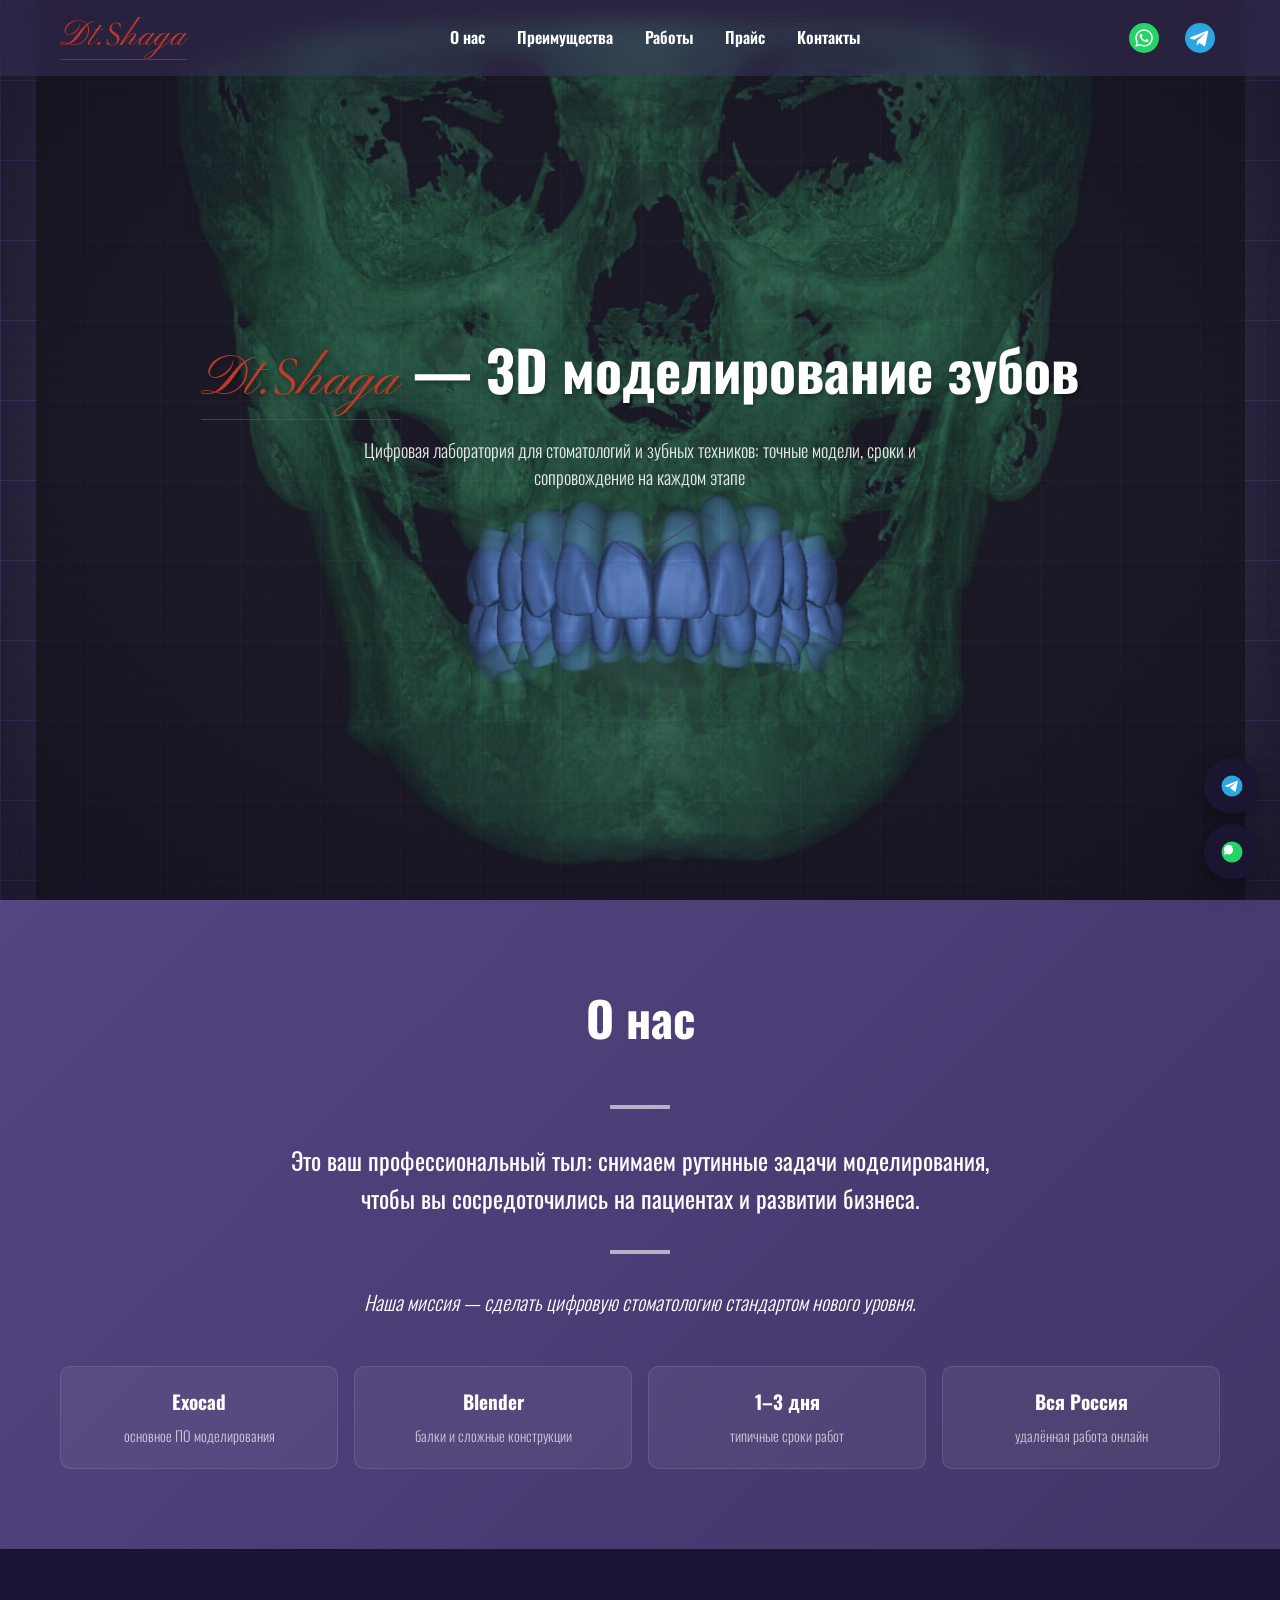
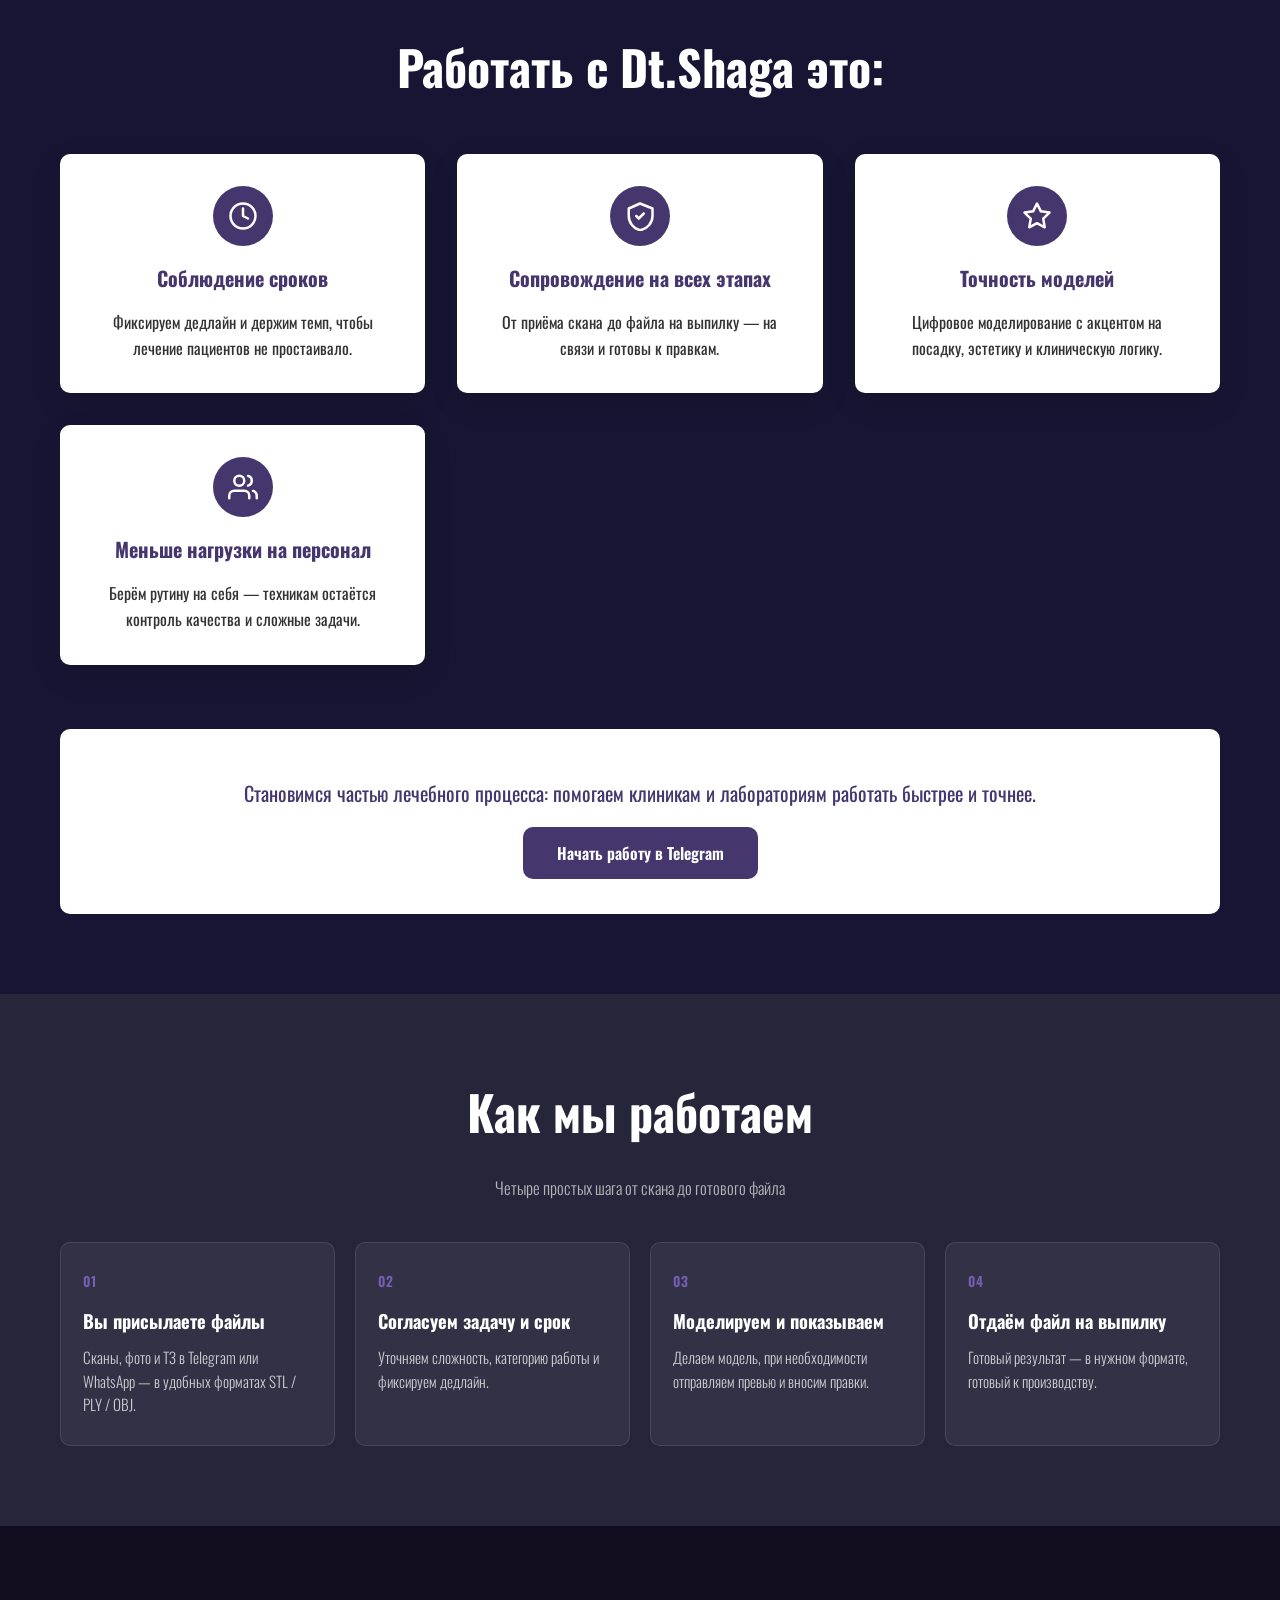
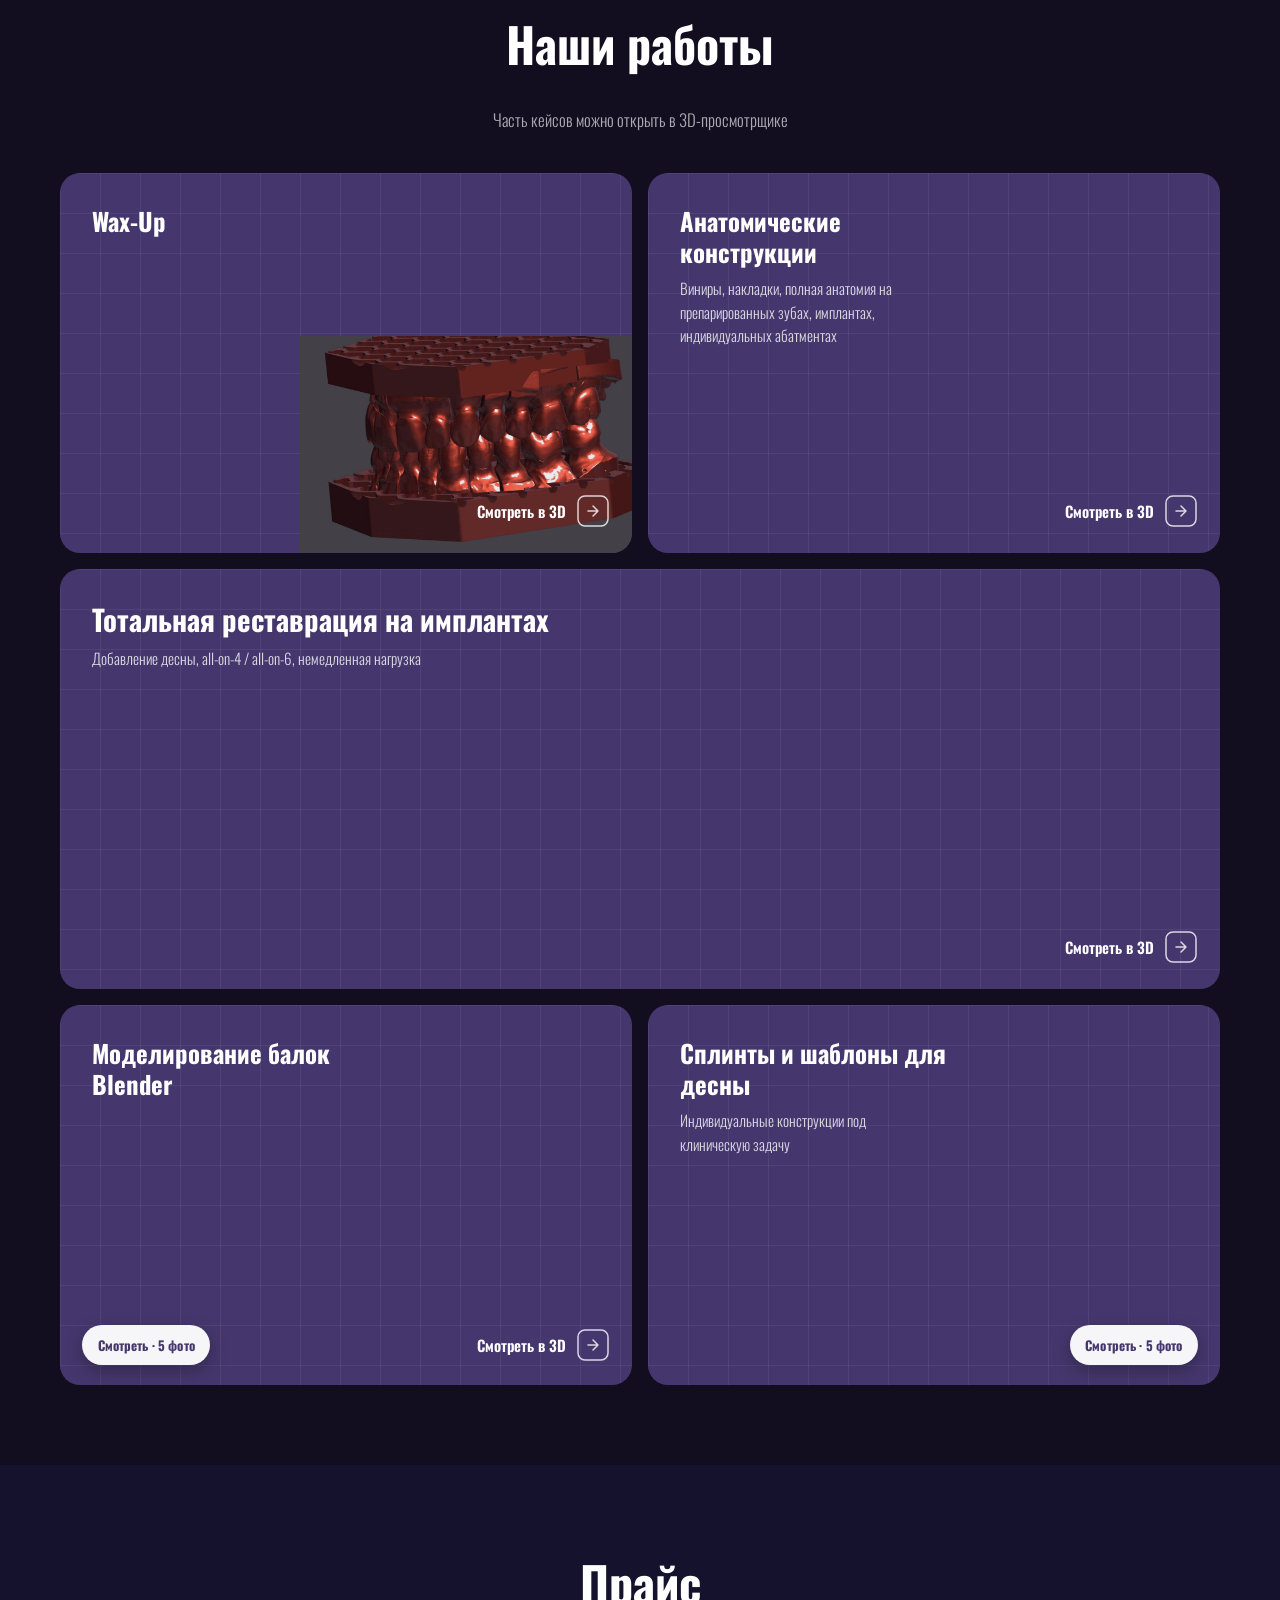
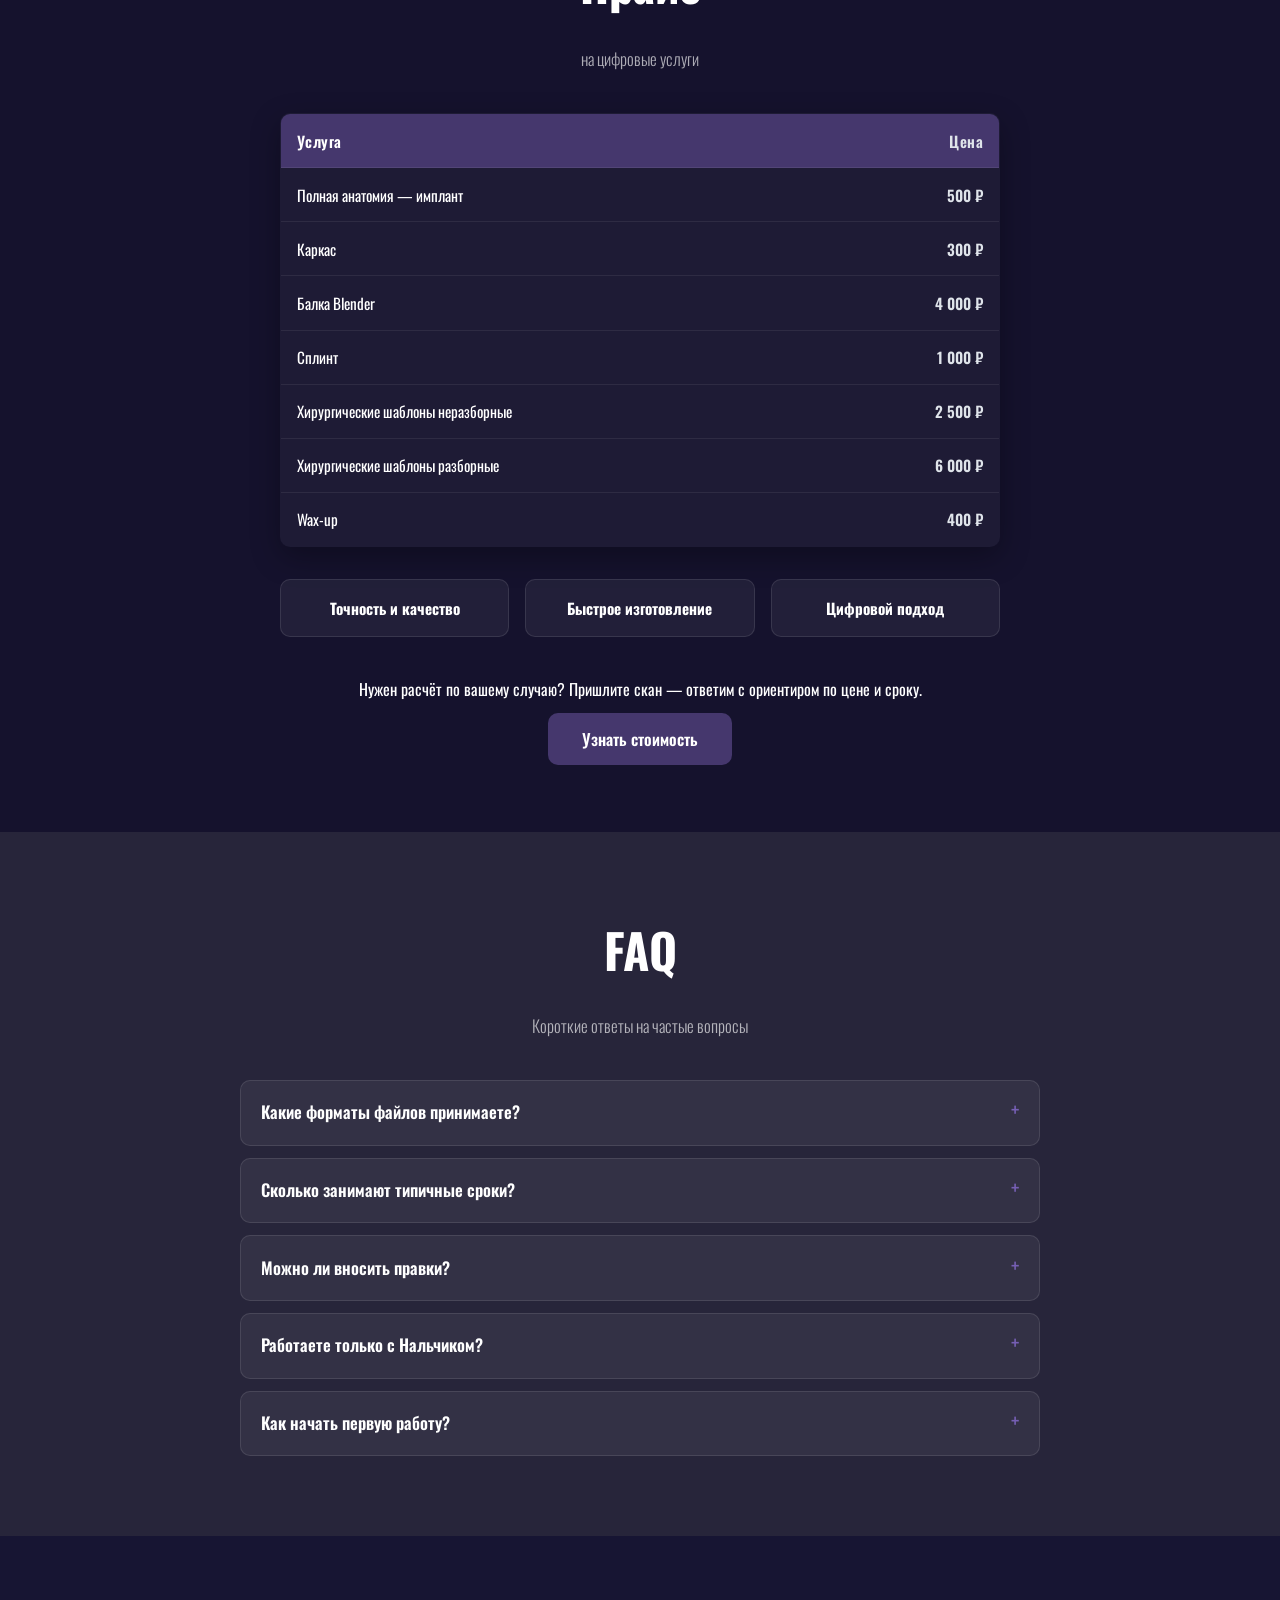
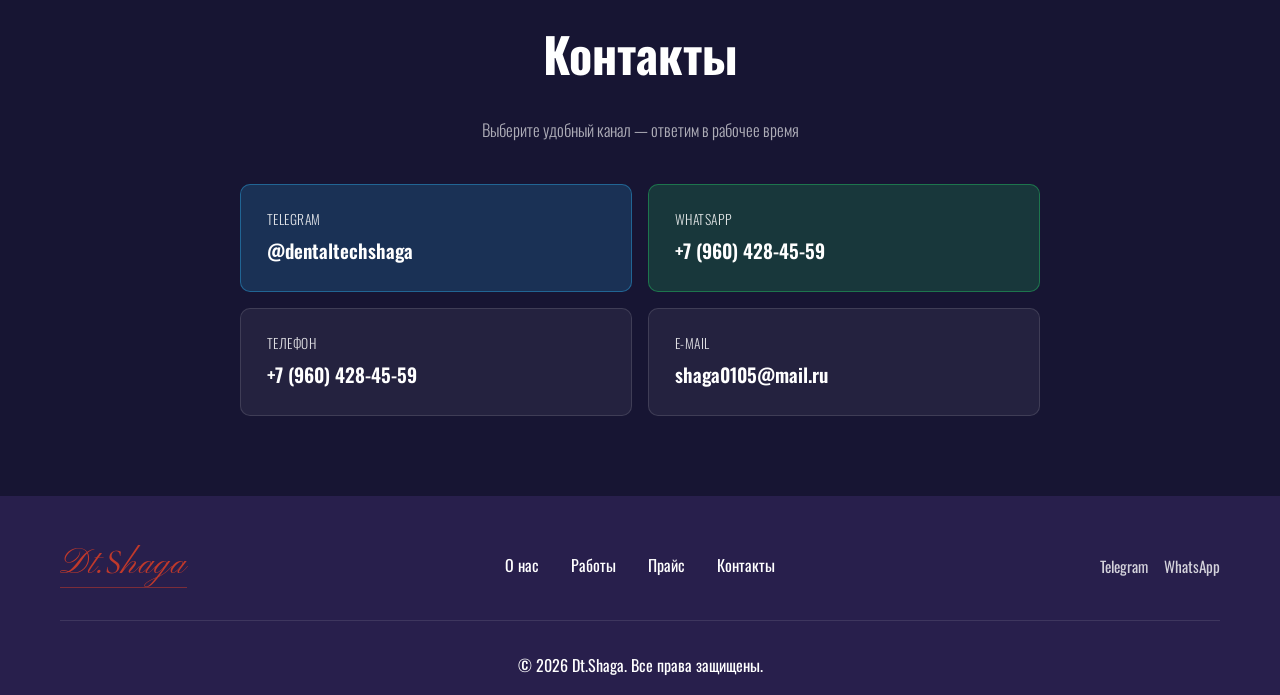
==== index.html @ 4be03e21 "first commit" ====
<!DOCTYPE html>
<html lang="ru">
<head>
    <meta charset="UTF-8">
    <meta name="viewport" content="width=device-width, initial-scale=1.0">
    <title>Dt.Shaga — 3D моделирование зубов</title>
    <meta name="description" content="Dt.Shaga — профессиональное 3D моделирование зубных протезов, коронок и виниров. Exocad, удалённо по всей России.">
    <meta name="keywords" content="Dt.Shaga, 3D моделирование зубов, exocad, зубные протезы, CAD/CAM">

    <meta property="og:url" content="https://dt.shaga.pro">
    <meta property="og:title" content="Dt.Shaga — 3D моделирование зубов">
    <meta property="og:description" content="Цифровая лаборатория 3D моделирования для стоматологий и зубных техников">
    <meta property="og:type" content="website">
    <meta property="og:image" content="https://dt.shaga.pro/images/работа-1.jpg">

    <link rel="canonical" href="https://dt.shaga.pro">

    <link rel="preconnect" href="https://fonts.googleapis.com">
    <link rel="preconnect" href="https://fonts.gstatic.com" crossorigin>
    <link href="https://fonts.googleapis.com/css2?family=Cormorant+Garamond:ital,wght@0,400;1,400&family=Oswald:wght@300;400;500;600;700&family=Pinyon+Script&display=swap&subset=latin,cyrillic" rel="stylesheet">

    <link rel="stylesheet" href="css/normalize.css">
    <link rel="stylesheet" href="css/style.css">
    <link rel="stylesheet" href="css/animations.css">
    <link rel="stylesheet" href="css/responsive.css">

    <link rel="icon" href="favicon.png" type="image/png">

    <script type="application/ld+json">
    {
      "@context": "https://schema.org",
      "@type": "MedicalOrganization",
      "name": "Dt.Shaga",
      "description": "Цифровая стоматологическая лаборатория 3D моделирования зубных протезов и коронок",
      "url": "https://dt.shaga.pro",
      "telephone": "+79604284559",
      "email": "shaga0105@mail.ru",
      "medicalSpecialty": "Prosthodontics",
      "areaServed": "RU"
    }
    </script>
</head>
<body class="loading">
    <header class="header" id="header">
        <div class="container">
            <div class="logo">
                <a href="#home" class="logo-text" aria-label="Dt.Shaga — главная">Dt.<span class="logo-s">S</span>haga</a>
            </div>
            <nav class="nav" aria-label="Основная навигация">
                <ul class="nav-list">
                    <li><a href="#about" class="nav-link">О нас</a></li>
                    <li class="nav-item--desktop"><a href="#advantages" class="nav-link">Преимущества</a></li>
                    <li><a href="#portfolio" class="nav-link">Работы</a></li>
                    <li><a href="#pricing" class="nav-link">Прайс</a></li>
                    <li><a href="#contacts" class="nav-link">Контакты</a></li>
                </ul>
            </nav>
            <div class="social-links">
                <a href="https://wa.me/79604284559?text=%D0%97%D0%B4%D1%80%D0%B0%D0%B2%D1%81%D1%82%D0%B2%D1%83%D0%B9%D1%82%D0%B5!%20%D0%98%D0%BD%D1%82%D0%B5%D1%80%D0%B5%D1%81%D1%83%D0%B5%D1%82%20%D0%BC%D0%BE%D0%B4%D0%B5%D0%BB%D0%B8%D1%80%D0%BE%D0%B2%D0%B0%D0%BD%D0%B8%D0%B5" target="_blank" rel="noopener noreferrer" class="social-link" aria-label="WhatsApp">
                    <svg viewBox="0 0 32 32" xmlns="http://www.w3.org/2000/svg" aria-hidden="true">
                        <g transform="translate(4 4)" fill="none" fill-rule="evenodd">
                            <circle fill="#25D366" cx="12" cy="12" r="12"/>
                            <path d="M15.207 13.39c-.175-.088-1.03-.506-1.19-.564-.16-.059-.276-.088-.392.088-.115.172-.45.562-.551.677-.102.114-.204.123-.377.044-.175-.087-.737-.271-1.402-.866a5.292 5.292 0 0 1-.968-1.208c-.101-.175-.011-.27.076-.358.08-.08.175-.202.263-.305.085-.106.113-.176.173-.29.059-.122.029-.219-.014-.306-.044-.087-.392-.944-.538-1.286-.14-.341-.284-.298-.392-.298-.1-.009-.217-.009-.333-.009a.658.658 0 0 0-.465.21c-.16.175-.61.595-.61 1.444 0 .848.624 1.67.711 1.793.087.114 1.228 1.864 2.975 2.617.417.175.741.28.994.367.417.132.796.113 1.097.07.335-.053 1.03-.42 1.176-.832.149-.411.149-.752.105-.831-.043-.079-.158-.123-.333-.201m-3.176 4.341h-.01a5.835 5.835 0 0 1-2.948-.805l-.21-.124-2.188.568.586-2.126-.14-.219a5.757 5.757 0 0 1-.884-3.068c0-3.176 2.6-5.766 5.8-5.766a5.76 5.76 0 0 1 4.096 1.697 5.71 5.71 0 0 1 1.696 4.078c-.002 3.175-2.601 5.766-5.795 5.766M16.97 7.012A7.083 7.083 0 0 0 12.026 5c-3.84 0-6.965 3.111-6.967 6.938 0 1.222.32 2.415.93 3.467L5 19l3.695-.964a7.036 7.036 0 0 0 3.331.844h.004c3.841 0 6.968-3.112 6.97-6.939a6.88 6.88 0 0 0-2.039-4.906" fill="#FFF" fill-rule="nonzero"/>
                        </g>
                    </svg>
                </a>
                <a href="https://t.me/dentaltechshaga" target="_blank" rel="noopener noreferrer" class="social-link" aria-label="Telegram">
                    <svg viewBox="0 0 32 32" xmlns="http://www.w3.org/2000/svg" aria-hidden="true">
                        <g fill="none" fill-rule="evenodd">
                            <circle fill="#2CA5E0" cx="16" cy="16" r="12"/>
                            <g fill-rule="nonzero">
                                <path d="M13.325 21.823c-.44 0-.365-.167-.516-.584l-1.295-4.259 9.956-5.906" fill="#2CA5E0"/>
                                <path d="M13.325 21.823c.34 0 .49-.155.68-.34l1.81-1.759-2.26-1.362" fill="#FFF"/>
                                <path d="m13.556 18.362 5.47 4.042c.625.344 1.076.166 1.231-.58l2.228-10.494c.229-.915-.347-1.329-.944-1.059L8.46 15.316c-.892.358-.887.856-.162 1.078l3.357 1.047 7.769-4.9c.366-.222.703-.103.427.142" fill="#FFF"/>
                            </g>
                        </g>
                    </svg>
                </a>
            </div>
            <button class="mobile-menu-toggle" aria-label="Открыть меню" aria-expanded="false">
                <span></span>
                <span></span>
                <span></span>
            </button>
        </div>
    </header>

    <main>
        <section id="home" class="hero">
            <div class="hero-background"></div>
            <div class="container">
                <div class="hero-content">
                    <div class="hero-text-wrapper">
                        <h1 class="hero-title"><span class="hero-title-brand">Dt.<span class="hero-title-s">S</span>haga</span> — 3D моделирование зубов</h1>
                        <p class="hero-subtitle">Цифровая лаборатория для стоматологий и зубных техников: точные модели, сроки и сопровождение на каждом этапе</p>
                        <div class="hero-scroll-indicator">
                            <a href="#about" id="hero-arrow" class="hero-arrow-link" aria-label="Листать вниз">
                                <svg width="121" height="40" viewBox="0 0 121 40" aria-hidden="true">
                                    <line fill="transparent" stroke="url(#gradient1)" stroke-width="1" x1="60.5" y1="39" x2="120" y2="1" stroke-linecap="round"/>
                                    <line fill="transparent" stroke="url(#gradient2)" stroke-width="1" x1="1" y1="1" x2="60.5" y2="39" stroke-linecap="round"/>
                                    <defs>
                                        <linearGradient id="gradient1" x1="90.25" x2="90.25" y1="39" y2="1">
                                            <stop offset="0" stop-color="white"/>
                                            <stop offset="1" stop-color="#45376d"/>
                                        </linearGradient>
                                        <linearGradient id="gradient2" x1="30.75" x2="30.75" y1="39" y2="1">
                                            <stop offset="0" stop-color="white"/>
                                            <stop offset="1" stop-color="#45376d"/>
                                        </linearGradient>
                                    </defs>
                                </svg>
                            </a>
                        </div>
                    </div>
                </div>
            </div>
        </section>

        <section id="about" class="about section-padding">
            <div class="container">
                <div class="about-content">
                    <div class="about-text">
                        <h2 class="section-title">О нас</h2>
                        <div class="divider"></div>
                        <h3 class="about-subtitle">
                            Это ваш профессиональный тыл: снимаем рутинные задачи моделирования, чтобы вы сосредоточились на пациентах и развитии бизнеса.
                        </h3>
                        <div class="divider"></div>
                        <p class="about-mission">Наша миссия — сделать цифровую стоматологию стандартом нового уровня.</p>
                    </div>
                </div>
                <ul class="facts-strip" aria-label="Ключевые факты">
                    <li>
                        <strong>Exocad</strong>
                        <span>основное ПО моделирования</span>
                    </li>
                    <li>
                        <strong>Blender</strong>
                        <span>балки и сложные конструкции</span>
                    </li>
                    <li>
                        <strong>1–3 дня</strong>
                        <span>типичные сроки работ</span>
                    </li>
                    <li>
                        <strong>Вся Россия</strong>
                        <span>удалённая работа онлайн</span>
                    </li>
                </ul>
            </div>
        </section>

        <section id="advantages" class="advantages section-padding">
            <div class="container">
                <h2 class="section-title">Работать с Dt.Shaga это:</h2>
                <div class="advantages-grid">
                    <div class="advantage-item">
                        <div class="advantage-icon" aria-hidden="true">
                            <svg viewBox="0 0 24 24" width="30" height="30" fill="none" stroke="#fff" stroke-width="2" stroke-linecap="round" stroke-linejoin="round">
                                <circle cx="12" cy="12" r="10"/>
                                <polyline points="12 6 12 12 16 14"/>
                            </svg>
                        </div>
                        <h3>Соблюдение сроков</h3>
                        <p>Фиксируем дедлайн и держим темп, чтобы лечение пациентов не простаивало.</p>
                    </div>
                    <div class="advantage-item">
                        <div class="advantage-icon" aria-hidden="true">
                            <svg viewBox="0 0 24 24" width="30" height="30" fill="none" stroke="#fff" stroke-width="2" stroke-linecap="round" stroke-linejoin="round">
                                <path d="M12 2L3 6v6c0 5.25 3.75 10.15 9 11.35C18.25 22.15 22 17.25 22 12V6L12 2z"/>
                                <polyline points="9 12 11 14 15 10"/>
                            </svg>
                        </div>
                        <h3>Сопровождение на всех этапах</h3>
                        <p>От приёма скана до файла на выпилку — на связи и готовы к правкам.</p>
                    </div>
                    <div class="advantage-item">
                        <div class="advantage-icon" aria-hidden="true">
                            <svg viewBox="0 0 24 24" width="30" height="30" fill="none" stroke="#fff" stroke-width="2" stroke-linecap="round" stroke-linejoin="round">
                                <polygon points="12 2 15.09 8.26 22 9.27 17 14.14 18.18 21.02 12 17.77 5.82 21.02 7 14.14 2 9.27 8.91 8.26 12 2"/>
                            </svg>
                        </div>
                        <h3>Точность моделей</h3>
                        <p>Цифровое моделирование с акцентом на посадку, эстетику и клиническую логику.</p>
                    </div>
                    <div class="advantage-item">
                        <div class="advantage-icon" aria-hidden="true">
                            <svg viewBox="0 0 24 24" width="30" height="30" fill="none" stroke="#fff" stroke-width="2" stroke-linecap="round" stroke-linejoin="round">
                                <path d="M17 21v-2a4 4 0 0 0-4-4H5a4 4 0 0 0-4 4v2"/>
                                <circle cx="9" cy="7" r="4"/>
                                <path d="M23 21v-2a4 4 0 0 0-3-3.87"/>
                                <path d="M16 3.13a4 4 0 0 1 0 7.75"/>
                            </svg>
                        </div>
                        <h3>Меньше нагрузки на персонал</h3>
                        <p>Берём рутину на себя — техникам остаётся контроль качества и сложные задачи.</p>
                    </div>
                </div>
                <div class="advantages-cta">
                    <p>Становимся частью лечебного процесса: помогаем клиникам и лабораториям работать быстрее и точнее.</p>
                    <a href="https://t.me/dentaltechshaga" target="_blank" rel="noopener noreferrer" class="btn-primary">Начать работу в Telegram</a>
                </div>
            </div>
        </section>

        <section id="process" class="process section-padding">
            <div class="container">
                <h2 class="section-title">Как мы работаем</h2>
                <p class="section-lead">Четыре простых шага от скана до готового файла</p>
                <ol class="process-steps">
                    <li class="process-step">
                        <span class="process-step__num">01</span>
                        <h3>Вы присылаете файлы</h3>
                        <p>Сканы, фото и ТЗ в Telegram или WhatsApp — в удобных форматах STL / PLY / OBJ.</p>
                    </li>
                    <li class="process-step">
                        <span class="process-step__num">02</span>
                        <h3>Согласуем задачу и срок</h3>
                        <p>Уточняем сложность, категорию работы и фиксируем дедлайн.</p>
                    </li>
                    <li class="process-step">
                        <span class="process-step__num">03</span>
                        <h3>Моделируем и показываем</h3>
                        <p>Делаем модель, при необходимости отправляем превью и вносим правки.</p>
                    </li>
                    <li class="process-step">
                        <span class="process-step__num">04</span>
                        <h3>Отдаём файл на выпилку</h3>
                        <p>Готовый результат — в нужном формате, готовый к производству.</p>
                    </li>
                </ol>
            </div>
        </section>

        <section id="portfolio" class="portfolio section-padding">
            <div class="container">
                <h2 class="section-title">Наши работы</h2>
                <p class="section-lead">Часть кейсов можно открыть в 3D-просмотрщике</p>

                <div class="bento-grid">
                    <div class="bento-card">
                        <h3 class="bento-card__title">Wax-Up</h3>
                        <div class="bento-card__media">
                            <img src="images/работа-1.jpg" alt="Wax-Up моделирование" loading="lazy" decoding="async" width="640" height="480">
                        </div>
                        <a href="works/3.html" target="_blank" rel="noopener" class="bento-card__cta">
                            <span>Смотреть в 3D</span>
                            <span class="bento-card__icon" aria-hidden="true">
                                <svg viewBox="0 0 34 34" width="34" height="34" fill="none" stroke="currentColor" stroke-width="1.5">
                                    <rect x="2" y="2" width="30" height="30" rx="7"/>
                                    <path d="M12 17h10M17 12l5 5-5 5" stroke-linecap="round" stroke-linejoin="round"/>
                                </svg>
                            </span>
                        </a>
                    </div>

                    <div class="bento-card">
                        <h3 class="bento-card__title">Анатомические конструкции</h3>
                        <p class="bento-card__desc">Виниры, накладки, полная анатомия на препарированных зубах, имплантах, индивидуальных абатментах</p>
                        <div class="bento-card__media">
                            <img src="images/работа-2.jpg" alt="Анатомические конструкции" loading="lazy" decoding="async" width="640" height="480">
                        </div>
                        <a href="works/2.html" target="_blank" rel="noopener" class="bento-card__cta">
                            <span>Смотреть в 3D</span>
                            <span class="bento-card__icon" aria-hidden="true">
                                <svg viewBox="0 0 34 34" width="34" height="34" fill="none" stroke="currentColor" stroke-width="1.5">
                                    <rect x="2" y="2" width="30" height="30" rx="7"/>
                                    <path d="M12 17h10M17 12l5 5-5 5" stroke-linecap="round" stroke-linejoin="round"/>
                                </svg>
                            </span>
                        </a>
                    </div>

                    <div class="bento-card bento-card--full">
                        <h3 class="bento-card__title">Тотальная реставрация на имплантах</h3>
                        <p class="bento-card__desc">Добавление десны, all-on-4 / all-on-6, немедленная нагрузка</p>
                        <div class="bento-card__media">
                            <img src="images/работа-3.jpg" alt="Тотальная реставрация на имплантах" loading="lazy" decoding="async" width="640" height="480">
                        </div>
                        <a href="works/4.html" target="_blank" rel="noopener" class="bento-card__cta">
                            <span>Смотреть в 3D</span>
                            <span class="bento-card__icon" aria-hidden="true">
                                <svg viewBox="0 0 34 34" width="34" height="34" fill="none" stroke="currentColor" stroke-width="1.5">
                                    <rect x="2" y="2" width="30" height="30" rx="7"/>
                                    <path d="M12 17h10M17 12l5 5-5 5" stroke-linecap="round" stroke-linejoin="round"/>
                                </svg>
                            </span>
                        </a>
                    </div>

                    <div
                        class="bento-card"
                        data-gallery='["images/работа-5.png","images/bars/03.png","images/bars/04.png","images/bars/05.png","images/bars/06.png"]'
                        data-gallery-title="Моделирование балок Blender"
                    >
                        <h3 class="bento-card__title">Моделирование балок Blender</h3>
                        <button
                            type="button"
                            class="bento-card__media bento-card__media--gallery js-gallery-open"
                            aria-label="Открыть галерею: моделирование балок"
                        >
                            <img src="images/работа-5.png" alt="Моделирование балок Blender" loading="lazy" decoding="async" width="1024" height="651">
                        </button>
                        <div class="bento-card__actions">
                            <button type="button" class="gallery-badge js-gallery-open">Смотреть · 5 фото</button>
                            <a href="works/1.html" target="_blank" rel="noopener" class="bento-card__cta">
                                <span>Смотреть в 3D</span>
                                <span class="bento-card__icon" aria-hidden="true">
                                    <svg viewBox="0 0 34 34" width="34" height="34" fill="none" stroke="currentColor" stroke-width="1.5">
                                        <rect x="2" y="2" width="30" height="30" rx="7"/>
                                        <path d="M12 17h10M17 12l5 5-5 5" stroke-linecap="round" stroke-linejoin="round"/>
                                    </svg>
                                </span>
                            </a>
                        </div>
                    </div>

                    <div
                        class="bento-card"
                        data-gallery='["images/работа-4.jpg","images/splints/02.png","images/splints/03.png","images/splints/04.jpg","images/splints/06.png"]'
                        data-gallery-title="Сплинты и шаблоны для десны"
                    >
                        <h3 class="bento-card__title">Сплинты и шаблоны для десны</h3>
                        <p class="bento-card__desc">Индивидуальные конструкции под клиническую задачу</p>
                        <button
                            type="button"
                            class="bento-card__media bento-card__media--gallery js-gallery-open"
                            aria-label="Открыть галерею: сплинты и шаблоны"
                        >
                            <img src="images/работа-4.jpg" alt="Хирургический шаблон для имплантации" loading="lazy" decoding="async" width="1024" height="590">
                        </button>
                        <div class="bento-card__actions">
                            <button type="button" class="gallery-badge js-gallery-open">Смотреть · 5 фото</button>
                        </div>
                    </div>
                </div>
            </div>
        </section>

        <section id="pricing" class="pricing section-padding">
            <div class="container">
                <h2 class="section-title">Прайс</h2>
                <p class="section-lead">на цифровые услуги</p>

                <div class="pricing-grid pricing-grid--single">
                    <div class="pricing-column">
                        <table class="pricing-table">
                            <thead>
                                <tr>
                                    <th>Услуга</th>
                                    <th>Цена</th>
                                </tr>
                            </thead>
                            <tbody>
                                <tr><td>Полная анатомия — имплант</td><td>500 ₽</td></tr>
                                <tr><td>Каркас</td><td>300 ₽</td></tr>
                                <tr><td>Балка Blender</td><td>4 000 ₽</td></tr>
                                <tr><td>Сплинт</td><td>1 000 ₽</td></tr>
                                <tr><td>Хирургические шаблоны неразборные</td><td>2 500 ₽</td></tr>
                                <tr><td>Хирургические шаблоны разборные</td><td>6 000 ₽</td></tr>
                                <tr><td>Wax-up</td><td>400 ₽</td></tr>
                            </tbody>
                        </table>
                    </div>
                </div>

                <ul class="pricing-badges" aria-label="Преимущества">
                    <li>
                        <strong>Точность и качество</strong>
                    </li>
                    <li>
                        <strong>Быстрое изготовление</strong>
                    </li>
                    <li>
                        <strong>Цифровой подход</strong>
                    </li>
                </ul>

                <div class="pricing-note">
                    <p>Нужен расчёт по вашему случаю? Пришлите скан — ответим с ориентиром по цене и сроку.</p>
                    <a href="https://t.me/dentaltechshaga" target="_blank" rel="noopener noreferrer" class="btn-primary">Узнать стоимость</a>
                </div>
            </div>
        </section>

        <section id="faq" class="faq section-padding">
            <div class="container">
                <h2 class="section-title">FAQ</h2>
                <p class="section-lead">Короткие ответы на частые вопросы</p>
                <div class="faq-list">
                    <details class="faq-item">
                        <summary>Какие форматы файлов принимаете?</summary>
                        <p>STL, PLY, OBJ и другие привычные для CAD/CAM. Если формат редкий — напишите, подскажем, как лучше передать.</p>
                    </details>
                    <details class="faq-item">
                        <summary>Сколько занимают типичные сроки?</summary>
                        <p>Обычно 1–3 рабочих дня. Срочные заказы обсуждаем отдельно — берём с доплатой при наличии слота.</p>
                    </details>
                    <details class="faq-item">
                        <summary>Можно ли вносить правки?</summary>
                        <p>Да. После превью вносим согласованные правки. Крупные изменения по объёму могут влиять на срок и стоимость.</p>
                    </details>
                    <details class="faq-item">
                        <summary>Работаете только с Нальчиком?</summary>
                        <p>Нет — работаем удалённо по всей России. Достаточно мессенджера и файлов сканов.</p>
                    </details>
                    <details class="faq-item">
                        <summary>Как начать первую работу?</summary>
                        <p>Напишите в Telegram или WhatsApp, кратко опишите задачу и приложите скан — ответим с ориентиром по цене и сроку.</p>
                    </details>
                </div>
            </div>
        </section>

        <section id="contacts" class="contacts section-padding">
            <div class="container">
                <h2 class="section-title">Контакты</h2>
                <p class="section-lead">Выберите удобный канал — ответим в рабочее время</p>

                <div class="contact-actions">
                    <a href="https://t.me/dentaltechshaga" target="_blank" rel="noopener noreferrer" class="contact-action contact-action--telegram">
                        <span class="contact-action__label">Telegram</span>
                        <span class="contact-action__value">@dentaltechshaga</span>
                    </a>
                    <a href="https://wa.me/79604284559?text=%D0%97%D0%B4%D1%80%D0%B0%D0%B2%D1%81%D1%82%D0%B2%D1%83%D0%B9%D1%82%D0%B5!%20%D0%98%D0%BD%D1%82%D0%B5%D1%80%D0%B5%D1%81%D1%83%D0%B5%D1%82%20%D0%BC%D0%BE%D0%B4%D0%B5%D0%BB%D0%B8%D1%80%D0%BE%D0%B2%D0%B0%D0%BD%D0%B8%D0%B5" target="_blank" rel="noopener noreferrer" class="contact-action contact-action--whatsapp">
                        <span class="contact-action__label">WhatsApp</span>
                        <span class="contact-action__value">+7 (960) 428-45-59</span>
                    </a>
                    <a href="tel:+79604284559" class="contact-action contact-action--phone">
                        <span class="contact-action__label">Телефон</span>
                        <span class="contact-action__value">+7 (960) 428-45-59</span>
                    </a>
                    <a href="mailto:shaga0105@mail.ru" class="contact-action contact-action--email">
                        <span class="contact-action__label">E-mail</span>
                        <span class="contact-action__value">shaga0105@mail.ru</span>
                    </a>
                </div>
            </div>
        </section>
    </main>

    <div id="gallery-lightbox" class="gallery-lightbox" role="dialog" aria-modal="true" aria-hidden="true" aria-label="Галерея работ">
        <button type="button" class="gallery-lightbox__close" aria-label="Закрыть">
            <svg viewBox="0 0 24 24" width="26" height="26" fill="none" stroke="currentColor" stroke-width="2.5" stroke-linecap="round" aria-hidden="true">
                <line x1="18" y1="6" x2="6" y2="18"/>
                <line x1="6" y1="6" x2="18" y2="18"/>
            </svg>
        </button>
        <button type="button" class="gallery-lightbox__nav gallery-lightbox__nav--prev" aria-label="Предыдущее фото">
            <svg viewBox="0 0 24 24" width="22" height="22" fill="none" stroke="currentColor" stroke-width="2.4" stroke-linecap="round" stroke-linejoin="round" aria-hidden="true">
                <polyline points="15 18 9 12 15 6"/>
            </svg>
        </button>
        <figure class="gallery-lightbox__figure">
            <img class="gallery-lightbox__img" src="" alt="">
            <figcaption class="gallery-lightbox__caption">
                <span class="gallery-lightbox__title"></span>
                <span class="gallery-lightbox__counter"></span>
            </figcaption>
        </figure>
        <button type="button" class="gallery-lightbox__nav gallery-lightbox__nav--next" aria-label="Следующее фото">
            <svg viewBox="0 0 24 24" width="22" height="22" fill="none" stroke="currentColor" stroke-width="2.4" stroke-linecap="round" stroke-linejoin="round" aria-hidden="true">
                <polyline points="9 18 15 12 9 6"/>
            </svg>
        </button>
    </div>

    <div class="float-cta" aria-label="Быстрая связь">
        <a href="https://t.me/dentaltechshaga" target="_blank" rel="noopener noreferrer" class="float-cta__btn float-cta__btn--telegram" aria-label="Написать в Telegram">
            <svg viewBox="0 0 32 32" width="28" height="28" aria-hidden="true"><circle fill="#2CA5E0" cx="16" cy="16" r="12"/><path fill="#fff" d="m13.556 18.362 5.47 4.042c.625.344 1.076.166 1.231-.58l2.228-10.494c.229-.915-.347-1.329-.944-1.059L8.46 15.316c-.892.358-.887.856-.162 1.078l3.357 1.047 7.769-4.9c.366-.222.703-.103.427.142"/></svg>
        </a>
        <a href="https://wa.me/79604284559?text=%D0%97%D0%B4%D1%80%D0%B0%D0%B2%D1%81%D1%82%D0%B2%D1%83%D0%B9%D1%82%D0%B5!" target="_blank" rel="noopener noreferrer" class="float-cta__btn float-cta__btn--whatsapp" aria-label="Написать в WhatsApp">
            <svg viewBox="0 0 32 32" width="28" height="28" aria-hidden="true"><circle fill="#25D366" cx="16" cy="16" r="12"/><path fill="#fff" d="M16.97 10.012A5.083 5.083 0 0 0 12.026 8c-2.84 0-5.165 2.3-5.167 5.138 0 .9.24 1.78.69 2.55L7 19l2.73-.71a5.2 5.2 0 0 0 2.29.53h.003c2.84 0 5.168-2.3 5.17-5.14a5.09 5.09 0 0 0-1.513-3.668"/></svg>
        </a>
    </div>

    <footer class="footer">
        <div class="container">
            <div class="footer-content">
                <div class="footer-logo">
                    <a href="#home" class="logo-text" aria-label="Dt.Shaga — главная">Dt.<span class="logo-s">S</span>haga</a>
                </div>
                <div class="footer-links">
                    <a href="#about">О нас</a>
                    <a href="#portfolio">Работы</a>
                    <a href="#pricing">Прайс</a>
                    <a href="#contacts">Контакты</a>
                </div>
                <div class="footer-social">
                    <a href="https://t.me/dentaltechshaga" target="_blank" rel="noopener noreferrer" aria-label="Telegram">Telegram</a>
                    <a href="https://wa.me/79604284559" target="_blank" rel="noopener noreferrer" aria-label="WhatsApp">WhatsApp</a>
                </div>
            </div>
            <div class="footer-bottom">
                <p>&copy; <span id="copyright-year"></span> Dt.Shaga. Все права защищены.</p>
            </div>
        </div>
    </footer>

    <script src="js/smooth-scroll.js" defer></script>
    <script src="js/animations.js" defer></script>
    <script src="js/main.js" defer></script>
</body>
</html>
---- css/style.css ----
* {
    margin: 0;
    padding: 0;
    box-sizing: border-box;
}

:root {
    --primary-color: #45376d;
    --secondary-color: #765fb4;
    --accent-color: #5b498d;
    --text-light: #ffffff;
    --text-dark: #333333;
    --background-light: #dfe4ea;
    --border-radius: 10px;
    --transition: all 0.3s ease;

    
    --exo-bg:          #27253a;
    --exo-grid-major:  rgba(110, 100, 205, 0.22);
    --exo-grid-minor:  rgba(110, 100, 205, 0.07);
    --exo-grid-major-size: 80px;
    --exo-grid-minor-size: 16px;
}

html {
    scroll-behavior: smooth;
    background-color: var(--exo-bg);
    background-image:
        linear-gradient(var(--exo-grid-major) 1px, transparent 1px),
        linear-gradient(90deg, var(--exo-grid-major) 1px, transparent 1px),
        linear-gradient(var(--exo-grid-minor) 1px, transparent 1px),
        linear-gradient(90deg, var(--exo-grid-minor) 1px, transparent 1px);
    background-size:
        var(--exo-grid-major-size) var(--exo-grid-major-size),
        var(--exo-grid-major-size) var(--exo-grid-major-size),
        var(--exo-grid-minor-size) var(--exo-grid-minor-size),
        var(--exo-grid-minor-size) var(--exo-grid-minor-size);
    background-attachment: fixed;
}

@media (prefers-reduced-motion: reduce) {
    html {
        scroll-behavior: auto;
    }
}

@media (max-width: 768px) {
    html {
        background-attachment: scroll;
    }
}

body {
    font-family: 'Oswald', sans-serif;
    line-height: 1.6;
    color: var(--text-dark);
    overflow-x: hidden;
    background: transparent;        
}

.container {
    max-width: 1200px;
    margin: 0 auto;
    padding: 0 20px;
}

.section-padding {
    padding: 80px 0;
}

.section-title {
    font-size: 3rem;
    text-align: center;
    margin-bottom: 3rem;
    color: var(--text-light);
    font-weight: 700;
}

.logo-text {
    font-family: 'Pinyon Script', cursive;
    font-size: 2.2rem;
    line-height: 1;
    color: #c0392b;
    text-decoration: none;
    display: inline-block;
    position: relative;
    padding-bottom: 4px;
    letter-spacing: 0.02em;
    transition: opacity 0.2s ease;
    
    border-bottom: 1.5px solid rgba(192, 57, 43, 0.55);
}

.logo-text:hover {
    opacity: 0.82;
}

.logo-text .logo-s {
    font-family: 'Cormorant Garamond', 'Times New Roman', serif;
    font-style: italic;
    font-weight: 400;
}

.header {
    background-color: rgba(69, 55, 109, 0.4);
    position: fixed;
    top: 0;
    width: 100%;
    z-index: 1000;
    transition: var(--transition);
    backdrop-filter: blur(10px);
}

.header.scrolled {
    background-color: rgba(69, 55, 109, 0.95);
}

.header .container {
    display: flex;
    justify-content: space-between;
    align-items: center;
    padding: 1rem 20px;
}

.logo img {
    max-width: 200px;
    height: auto;
    transition: var(--transition);
}

.nav-list {
    display: flex;
    list-style: none;
    gap: 2rem;
    align-items: center;
}

.nav-link {
    color: var(--text-light);
    text-decoration: none;
    font-weight: 600;
    transition: var(--transition);
    position: relative;
}

.nav-link:hover {
    color: var(--background-light);
}

.nav-link:hover::after {
    content: '';
    position: absolute;
    left: 0;
    bottom: -5px;
    width: 100%;
    height: 2px;
    background-color: var(--background-light);
}

.btn-primary {
    background-color: var(--primary-color);
    color: var(--text-light);
    padding: 0.75rem 2rem;
    border-radius: var(--border-radius);
    text-decoration: none;
    font-weight: 600;
    transition: var(--transition);
    border: 2px solid transparent;
}

.btn-primary:hover {
    background-color: var(--background-light);
    color: var(--primary-color);
    border-color: var(--primary-color);
}

.social-links {
    display: flex;
    gap: 1rem;
    align-items: center;
}

.social-link {
    display: flex;
    align-items: center;
    justify-content: center;
    width: 40px;
    height: 40px;
    border-radius: 50%;
    transition: var(--transition);
}

.social-link:hover {
    transform: translateY(-2px);
}

.mobile-menu-toggle {
    display: none;
    flex-direction: column;
    background: none;
    border: none;
    cursor: pointer;
    padding: 0.5rem;
}

.mobile-menu-toggle span {
    width: 25px;
    height: 3px;
    background-color: var(--text-light);
    margin: 3px 0;
    transition: var(--transition);
}

.hero {
    position: relative;
    height: 100vh;
    display: flex;
    align-items: center;
    justify-content: center;
    color: var(--text-light);
    overflow: hidden;
}

.hero-background {
    position: absolute;
    top: 0;
    left: 0;
    width: 100%;
    height: 100%;
    z-index: -1;

    
    background-color: var(--exo-bg);
    background-image:
        linear-gradient(var(--exo-grid-major) 1px, transparent 1px),
        linear-gradient(90deg, var(--exo-grid-major) 1px, transparent 1px),
        linear-gradient(var(--exo-grid-minor) 1px, transparent 1px),
        linear-gradient(90deg, var(--exo-grid-minor) 1px, transparent 1px);
    background-size:
        var(--exo-grid-major-size) var(--exo-grid-major-size),
        var(--exo-grid-major-size) var(--exo-grid-major-size),
        var(--exo-grid-minor-size) var(--exo-grid-minor-size),
        var(--exo-grid-minor-size) var(--exo-grid-minor-size);

    
    animation: backgroundShift 20s ease-in-out infinite;
}

.hero-background::before {
    content: '';
    position: absolute;
    inset: 0;
    background: radial-gradient(
        ellipse 80% 80% at 50% 50%,
        transparent 40%,
        rgba(15, 12, 28, 0.65) 100%
    );
    pointer-events: none;
    z-index: 2;
}

.hero-background::after {
    content: '';
    position: absolute;
    inset: 0;
    background-image: url('../images/68df8c97-91a0-4b3a-9b9f-c206a3077cc4.jpeg');
    background-size: contain;
    background-position: center center;
    background-repeat: no-repeat;
    opacity: 0.75;
    transform: scale(1) translateY(0);
    transition: filter 0.3s ease;
    pointer-events: none;
    z-index: 1;
    filter: drop-shadow(0 0 40px rgba(110, 100, 205, 0.2));
}

.hero-background.jaw-animate::after {
    will-change: transform, filter;
    animation: jawPulse 1.2s cubic-bezier(0.34, 1.56, 0.64, 1);
}

@keyframes jawPulse {
    0% {
        transform: scale(1) translateY(0) rotate(0deg);
        filter: drop-shadow(0 0 40px rgba(110, 100, 205, 0.2));
    }
    50% {
        transform: scale(1.15) translateY(-10px) rotate(2deg);
        filter: drop-shadow(0 0 80px rgba(110, 100, 205, 0.6));
        opacity: 0.95;
    }
    100% {
        transform: scale(1) translateY(0) rotate(0deg);
        filter: drop-shadow(0 0 40px rgba(110, 100, 205, 0.2));
    }
}

.hero-content {
    text-align: center;
    max-width: 1200px;
    padding: 0 20px;
    display: flex;
    flex-direction: column;
    align-items: center;
}

.hero-title {
    font-size: 3.5rem;
    font-weight: 900;
    line-height: 1.2;
    margin-bottom: 1rem;
    text-shadow: 2px 2px 4px rgba(0,0,0,0.3);
}

.hero-subtitle {
    max-width: 640px;
    margin: 0 auto 1.75rem;
    font-size: 1.15rem;
    font-weight: 300;
    line-height: 1.5;
    color: rgba(255, 255, 255, 0.88);
}

.hero-cta {
    display: flex;
    flex-wrap: wrap;
    gap: 0.85rem;
    justify-content: center;
    margin-bottom: 1.5rem;
}

.btn-cta {
    display: inline-flex;
    align-items: center;
    justify-content: center;
    min-height: 48px;
    padding: 0.85rem 1.6rem;
    border-radius: var(--border-radius);
    font-weight: 600;
    text-decoration: none;
    transition: var(--transition);
    letter-spacing: 0.02em;
}

.btn-cta--telegram {
    background: #2CA5E0;
    color: #fff;
}

.btn-cta--telegram:hover {
    background: #2494c9;
    transform: translateY(-2px);
}

.btn-cta--whatsapp {
    background: #25D366;
    color: #fff;
}

.btn-cta--whatsapp:hover {
    background: #1ebe57;
    transform: translateY(-2px);
}

.hero-title-brand {
    font-family: 'Pinyon Script', cursive;
    font-weight: 400;
    color: #c0392b;
    text-decoration: none;
    display: inline-block;
    position: relative;
    padding-bottom: 4px;
    letter-spacing: 0.02em;
    border-bottom: 1.5px solid rgba(192, 57, 43, 0.55);
}

.hero-title-brand .hero-title-s {
    font-family: 'Cormorant Garamond', 'Times New Roman', serif;
    font-style: italic;
    font-weight: 400;
    letter-spacing: 0.02em;
}

.hero-scroll-indicator {
    margin-top: 1.5rem;
    animation: bounce 2s infinite;
}

.section-lead {
    text-align: center;
    max-width: 640px;
    margin: -1.5rem auto 2.5rem;
    color: rgba(255, 255, 255, 0.65);
    font-weight: 300;
    font-size: 1.05rem;
}

.hero-scroll-indicator a {
    display: inline-block;
    transition: var(--transition);
}

.hero-scroll-indicator a:hover {
    transform: translateY(5px);
}

.hero-arrow-link {
    cursor: pointer;
    transition: transform 0.3s ease;
}

.hero-arrow-link:hover {
    transform: translateY(3px);
}

.hero-arrow-link:active {
    transform: translateY(5px);
}

@keyframes bounce {
    0%, 20%, 50%, 80%, 100% {
        transform: translateY(0);
    }
    40% {
        transform: translateY(-10px);
    }
    60% {
        transform: translateY(-5px);
    }
}

.about {
    background: linear-gradient(135deg, rgba(91,73,141,0.88) 0%, rgba(69,55,109,0.88) 100%);
    color: var(--text-light);
}

.about-content {
    display: grid;
    grid-template-columns: 1fr 1fr;
    gap: 4rem;
    align-items: center;
}

.about-content:has(.about-text:only-child),
.about-content > .about-text:only-child {
    grid-column: 1 / -1;
    max-width: 720px;
    margin: 0 auto;
}

.about-text {
    text-align: center;
}

.about-subtitle {
    font-size: 1.5rem;
    font-weight: 400;
    line-height: 1.6;
    margin: 2rem 0;
}

.about-mission {
    font-size: 1.25rem;
    font-weight: 300;
    font-style: italic;
}

.divider {
    width: 60px;
    height: 4px;
    background-color: var(--text-light);
    margin: 2rem auto;
    opacity: 0.6;
}

.about-image img {
    width: 100%;
    height: auto;
    border-radius: var(--border-radius);
    box-shadow: 0 20px 40px rgba(0,0,0,0.3);
}

.founder-section {
    margin-top: 4rem;
    text-align: center;
}

.founder-card {
    background: rgba(255,255,255,0.1);
    padding: 2rem;
    border-radius: var(--border-radius);
    backdrop-filter: blur(10px);
    display: inline-block;
}

.advantages {
    background-color: rgba(22, 19, 50, 0.90);
    color: var(--text-light);
}

.advantages .section-title {
    color: var(--text-light);
}

.advantages-grid {
    display: grid;
    grid-template-columns: repeat(auto-fit, minmax(300px, 1fr));
    gap: 2rem;
    margin-bottom: 4rem;
}

.advantage-item {
    background: var(--text-light);
    padding: 2rem;
    border-radius: var(--border-radius);
    text-align: center;
    box-shadow: 0 10px 30px rgba(0,0,0,0.1);
    transition: var(--transition);
}

.advantage-item:hover {
    transform: translateY(-5px);
    box-shadow: 0 20px 40px rgba(0,0,0,0.15);
}

.advantage-icon {
    width: 60px;
    height: 60px;
    margin: 0 auto 1rem;
    background: var(--primary-color);
    border-radius: 50%;
    display: flex;
    align-items: center;
    justify-content: center;
}

.advantage-icon svg {
    width: 30px;
    height: 30px;
    flex-shrink: 0;
}

.advantage-item h3 {
    color: var(--primary-color);
    margin-bottom: 1rem;
    font-size: 1.25rem;
}

.advantage-item p {
    color: var(--text-dark);
    line-height: 1.6;
}

.advantages-cta {
    text-align: center;
    background: var(--text-light);
    padding: 3rem;
    border-radius: var(--border-radius);
    margin-top: 3rem;
}

.advantages-cta p {
    font-size: 1.25rem;
    margin-bottom: 2rem;
    color: var(--primary-color);
}

.portfolio {
    background: rgba(15, 11, 28, 0.88);
    color: var(--text-light);
}

.bento-grid {
    display: grid;
    grid-template-columns: 1fr 1fr;
    gap: 1rem;
}

.bento-card {
    position: relative;
    border-radius: 20px;
    overflow: hidden;
    padding: 2rem 2rem 4.5rem;
    min-height: 380px;
    display: flex;
    flex-direction: column;
    color: var(--text-light);
    
    background-color: var(--primary-color);
    background-image:
        linear-gradient(rgba(255,255,255,0.055) 1px, transparent 1px),
        linear-gradient(90deg, rgba(255,255,255,0.055) 1px, transparent 1px);
    background-size: 40px 40px;
    transition: transform 0.35s ease, box-shadow 0.35s ease;
}

.bento-card:hover {
    transform: translateY(-4px);
    box-shadow: 0 24px 48px rgba(0,0,0,0.45);
}

.bento-card--full {
    grid-column: span 2;
    min-height: 420px;
}

.bento-card__title {
    font-size: 1.55rem;
    font-weight: 700;
    color: var(--text-light);
    margin: 0 0 0.6rem;
    position: relative;
    z-index: 2;
    max-width: 58%;
    line-height: 1.25;
}

.bento-card--full .bento-card__title {
    font-size: 1.8rem;
    max-width: 42%;
}

.bento-card__desc {
    font-size: 0.95rem;
    font-weight: 300;
    color: rgba(255,255,255,0.8);
    line-height: 1.55;
    position: relative;
    z-index: 2;
    max-width: 46%;
}

.bento-card--full .bento-card__desc {
    max-width: 38%;
}

.bento-card__media {
    position: absolute;
    bottom: 0;
    right: -4%;
    width: 62%;
    height: 72%;
    z-index: 1;
    pointer-events: none;
}

.bento-card--full .bento-card__media {
    width: 52%;
    height: 92%;
    right: 2%;
    bottom: 0;
}

.bento-card__media--gallery {
    border: none;
    padding: 0;
    background: transparent;
    cursor: pointer;
    font: inherit;
    color: inherit;
    pointer-events: auto;
}

.bento-card__media--gallery:focus-visible {
    outline: 2px solid rgba(255, 255, 255, 0.7);
    outline-offset: 3px;
}

.bento-card__actions {
    position: absolute;
    left: 1.4rem;
    right: 1.4rem;
    bottom: 1.25rem;
    z-index: 3;
    display: flex;
    align-items: center;
    justify-content: space-between;
    gap: 1rem;
    pointer-events: none;
}

.bento-card__actions:not(:has(.bento-card__cta)) {
    justify-content: flex-end;
}

.bento-card__actions > * {
    pointer-events: auto;
}

.gallery-badge {
    display: inline-flex;
    align-items: center;
    justify-content: center;
    min-height: 40px;
    padding: 0.5rem 0.95rem;
    border: none;
    border-radius: 999px;
    background: rgba(255, 255, 255, 0.95);
    color: var(--primary-color);
    font: inherit;
    font-size: 0.82rem;
    font-weight: 700;
    letter-spacing: 0.01em;
    cursor: pointer;
    box-shadow: 0 6px 18px rgba(0, 0, 0, 0.28);
    transition: transform 0.2s ease, box-shadow 0.2s ease;
}

.gallery-badge:hover {
    transform: translateY(-2px);
    box-shadow: 0 10px 22px rgba(0, 0, 0, 0.35);
}

.bento-card__media img {
    width: 100%;
    height: 100%;
    object-fit: contain;
    object-position: bottom center;
    
    mix-blend-mode: lighten;
    opacity: 0.9;
}

.bento-card__cta {
    position: absolute;
    bottom: 1.4rem;
    right: 1.4rem;
    display: flex;
    align-items: center;
    gap: 0.6rem;
    min-height: 40px;
    color: var(--text-light);
    font-weight: 600;
    font-size: 0.95rem;
    text-decoration: none;
    z-index: 3;
    transition: gap 0.25s ease, opacity 0.25s ease;
}

.bento-card__actions .bento-card__cta {
    position: static;
    bottom: auto;
    right: auto;
    margin-left: auto;
}

.bento-card__cta:hover {
    gap: 0.9rem;
    opacity: 0.85;
}

.bento-card__icon {
    display: flex;
    align-items: center;
    justify-content: center;
    flex-shrink: 0;
    opacity: 0.8;
    transition: opacity 0.25s ease;
}

.bento-card__cta:hover .bento-card__icon {
    opacity: 1;
}

.bento-card--anim {
    
    background-color: var(--secondary-color);
}

.bento-card__media--anim {
    position: absolute;
    bottom: 0;
    right: 0;
    width: 60%;
    height: 75%;
    display: flex;
    align-items: center;
    justify-content: center;
}

.beam-scene {
    position: relative;
    width: 200px;
    height: 180px;
    animation: beamScene 8s ease-in-out infinite;
}

@keyframes beamScene {
    0%, 100% { transform: perspective(700px) rotateY(-18deg) rotateX(12deg); }
    50%       { transform: perspective(700px) rotateY(18deg)  rotateX(12deg); }
}

.beam-bar {
    position: absolute;
    border-radius: 5px;
    background: linear-gradient(180deg,
        rgba(255,255,255,0.92) 0%,
        rgba(200,185,240,0.65) 100%);
    box-shadow:
        0 2px 12px rgba(0,0,0,0.35),
        inset 0 1px 0 rgba(255,255,255,0.6);
    animation: beamFloat 3.2s ease-in-out infinite;
}

.beam-bar--1 {
    width: 168px; height: 13px;
    top: 52%; left: 16px;
    transform: translateY(-50%);
    animation-delay: 0s;
}

.beam-bar--2 { width: 11px; height: 64px; top: 22%; left: 26px;  animation-delay: 0.25s; }
.beam-bar--3 { width: 11px; height: 64px; top: 22%; left: 68px;  animation-delay: 0.45s; }
.beam-bar--4 { width: 11px; height: 64px; top: 22%; left: 110px; animation-delay: 0.65s; }
.beam-bar--5 { width: 11px; height: 64px; top: 22%; left: 152px; animation-delay: 0.85s; }

.beam-arch {
    position: absolute;
    width: 164px;
    height: 46px;
    bottom: 10px;
    left: 18px;
    border-bottom: 11px solid rgba(255,255,255,0.28);
    border-radius: 0 0 82px 82px;
    animation: beamFloat 3.2s ease-in-out infinite 0.5s;
}

@keyframes beamFloat {
    0%, 100% { transform: translateY(0);     }
    50%       { transform: translateY(-9px);  }
}

.pricing {
    background: rgba(20, 17, 44, 0.92);
    color: var(--text-light);
}

.pricing .section-title {
    color: var(--text-light);
}

.pricing-intro {
    max-width: 640px;
    margin: 0 auto 2rem;
    text-align: center;
    font-size: 1.05rem;
    color: rgba(255,255,255,0.75);
}

.pricing-grid {
    display: grid;
    grid-template-columns: repeat(auto-fit, minmax(280px, 1fr));
    gap: 2.5rem;
    align-items: flex-start;
}

.pricing-grid--single {
    max-width: 720px;
    margin: 0 auto;
    grid-template-columns: 1fr;
}

.pricing-badges {
    list-style: none;
    display: grid;
    grid-template-columns: repeat(3, 1fr);
    gap: 1rem;
    max-width: 720px;
    margin: 2rem auto 0;
}

.pricing-badges li {
    text-align: center;
    padding: 1rem;
    border-radius: var(--border-radius);
    background: rgba(255, 255, 255, 0.06);
    border: 1px solid rgba(255, 255, 255, 0.1);
    color: var(--text-light);
    font-size: 0.95rem;
}

.pricing-column h3 {
    color: var(--text-light);
    margin-bottom: 1rem;
}

.pricing-list {
    list-style: none;
    display: flex;
    flex-direction: column;
    gap: 0.75rem;
}

.pricing-list li {
    background: rgba(255,255,255,0.06);
    border: 1px solid rgba(255,255,255,0.08);
    border-radius: var(--border-radius);
    padding: 1rem 1.25rem;
    color: var(--text-light);
}

.pricing-list strong {
    display: block;
}

.pricing-table {
    width: 100%;
    border-collapse: collapse;
    background: rgba(255,255,255,0.04);
    border-radius: var(--border-radius);
    overflow: hidden;
    border: 1px solid rgba(255,255,255,0.1);
    box-shadow: 0 10px 30px rgba(0,0,0,0.3);
}

.pricing-table th,
.pricing-table td {
    padding: 0.9rem 1rem;
    text-align: left;
    font-size: 0.95rem;
    color: var(--text-light);
    border-bottom: 1px solid rgba(255,255,255,0.07);
}

.pricing-table th {
    background: var(--primary-color);
    color: var(--text-light);
    font-weight: 600;
    letter-spacing: 0.03em;
}

.pricing-table th:last-child,
.pricing-table td:last-child {
    text-align: right;
    white-space: nowrap;
    color: var(--background-light);
    font-weight: 600;
}

.pricing-table tbody tr:hover td {
    background: rgba(255,255,255,0.06);
}

.pricing-table tbody tr:last-child td {
    border-bottom: none;
}

.pricing-note {
    margin-top: 2.5rem;
    text-align: center;
}

.pricing-note p {
    margin-bottom: 1.5rem;
}

.facts-strip {
    list-style: none;
    display: grid;
    grid-template-columns: repeat(4, 1fr);
    gap: 1rem;
    margin-top: 3rem;
}

.facts-strip li {
    background: rgba(255, 255, 255, 0.06);
    border: 1px solid rgba(255, 255, 255, 0.1);
    border-radius: var(--border-radius);
    padding: 1.25rem 1rem;
    text-align: center;
    color: var(--text-light);
}

.facts-strip strong {
    display: block;
    font-size: 1.2rem;
    margin-bottom: 0.35rem;
    color: #fff;
}

.facts-strip span {
    font-size: 0.9rem;
    font-weight: 300;
    color: rgba(255, 255, 255, 0.7);
}

.process .section-title {
    color: var(--text-light);
}

.process-steps {
    list-style: none;
    display: grid;
    grid-template-columns: repeat(4, 1fr);
    gap: 1.25rem;
    counter-reset: none;
}

.process-step {
    background: rgba(255, 255, 255, 0.06);
    border: 1px solid rgba(255, 255, 255, 0.1);
    border-radius: var(--border-radius);
    padding: 1.75rem 1.35rem;
    color: var(--text-light);
}

.process-step__num {
    display: block;
    font-size: 0.85rem;
    letter-spacing: 0.12em;
    color: var(--secondary-color);
    margin-bottom: 0.85rem;
    font-weight: 600;
}

.process-step h3 {
    font-size: 1.15rem;
    margin-bottom: 0.65rem;
    color: #fff;
}

.process-step p {
    font-weight: 300;
    font-size: 0.95rem;
    line-height: 1.55;
    color: rgba(255, 255, 255, 0.75);
}

.faq .section-title {
    color: var(--text-light);
}

.faq-list {
    max-width: 800px;
    margin: 0 auto;
    display: flex;
    flex-direction: column;
    gap: 0.75rem;
}

.faq-item {
    background: rgba(255, 255, 255, 0.06);
    border: 1px solid rgba(255, 255, 255, 0.1);
    border-radius: var(--border-radius);
    color: var(--text-light);
    padding: 0 1.25rem;
}

.faq-item summary {
    cursor: pointer;
    list-style: none;
    padding: 1.15rem 0;
    font-weight: 600;
    font-size: 1.05rem;
}

.faq-item summary::-webkit-details-marker {
    display: none;
}

.faq-item summary::after {
    content: '+';
    float: right;
    color: var(--secondary-color);
    font-weight: 400;
    font-size: 1.25rem;
    line-height: 1;
}

.faq-item[open] summary::after {
    content: '−';
}

.faq-item p {
    padding: 0 0 1.25rem;
    font-weight: 300;
    color: rgba(255, 255, 255, 0.75);
    line-height: 1.55;
}

.contacts {
    background: rgba(22, 19, 50, 0.90);
    color: var(--text-light);
}

.contacts .section-title {
    color: var(--text-light);
}

.contact-actions {
    display: grid;
    grid-template-columns: repeat(2, 1fr);
    gap: 1rem;
    max-width: 800px;
    margin: 0 auto;
}

.contact-action {
    display: flex;
    flex-direction: column;
    gap: 0.35rem;
    padding: 1.5rem 1.6rem;
    border-radius: var(--border-radius);
    text-decoration: none;
    color: #fff;
    transition: var(--transition);
    border: 1px solid transparent;
    min-height: 96px;
    justify-content: center;
}

.contact-action__label {
    font-size: 0.85rem;
    font-weight: 300;
    opacity: 0.85;
    letter-spacing: 0.04em;
    text-transform: uppercase;
}

.contact-action__value {
    font-size: 1.2rem;
    font-weight: 600;
}

.contact-action--telegram {
    background: rgba(44, 165, 224, 0.2);
    border-color: rgba(44, 165, 224, 0.45);
}

.contact-action--whatsapp {
    background: rgba(37, 211, 102, 0.18);
    border-color: rgba(37, 211, 102, 0.4);
}

.contact-action--phone,
.contact-action--email {
    background: rgba(255, 255, 255, 0.06);
    border-color: rgba(255, 255, 255, 0.12);
}

.contact-action:hover {
    transform: translateY(-3px);
    box-shadow: 0 12px 28px rgba(0, 0, 0, 0.25);
}

.float-cta {
    position: fixed;
    right: 1.25rem;
    bottom: 1.25rem;
    z-index: 1200;
    display: flex;
    flex-direction: column;
    gap: 0.65rem;
}

.float-cta__btn {
    width: 56px;
    height: 56px;
    border-radius: 50%;
    display: flex;
    align-items: center;
    justify-content: center;
    box-shadow: 0 10px 24px rgba(0, 0, 0, 0.35);
    transition: transform 0.2s ease, box-shadow 0.2s ease;
    background: #1a1530;
}

.float-cta__btn:hover {
    transform: translateY(-3px) scale(1.05);
    box-shadow: 0 14px 30px rgba(0, 0, 0, 0.4);
}

.clients {
    background: rgba(22, 19, 50, 0.90);
}

.clients .section-title {
    color: var(--text-light);
}

.clients-grid {
    display: grid;
    grid-template-columns: repeat(auto-fit, minmax(180px, 1fr));
    gap: 2rem;
    align-items: center;
    justify-items: center;
}

.client-logo {
    background: var(--text-light);
    border-radius: var(--border-radius);
    padding: 1.5rem 1rem;
    box-shadow: 0 8px 24px rgba(0,0,0,0.06);
}

.client-logo img {
    max-width: 160px;
    max-height: 80px;
    object-fit: contain;
    filter: grayscale(0.1);
}

.footer {
    background: rgba(40, 32, 78, 0.96);
    color: var(--text-light);
    padding: 3rem 0 1rem;
}

.footer-content {
    display: grid;
    grid-template-columns: 1fr 2fr 1fr;
    gap: 2rem;
    align-items: center;
    margin-bottom: 2rem;
}

.footer-links {
    display: flex;
    justify-content: center;
    gap: 2rem;
}

.footer-links a {
    color: var(--text-light);
    text-decoration: none;
    transition: var(--transition);
}

.footer-links a:hover {
    color: var(--background-light);
}

.footer-bottom {
    text-align: center;
    padding-top: 2rem;
    border-top: 1px solid rgba(255,255,255,0.1);
}

.reviews {
    color: var(--text-light);
}

.reviews-grid {
    display: grid;
    grid-template-columns: repeat(2, 1fr);
    gap: 1.25rem;
}

.review-quote {
    margin: 0;
    background: rgba(255, 255, 255, 0.06);
    border: 1px solid rgba(255, 255, 255, 0.1);
    border-radius: var(--border-radius);
    padding: 1.75rem 1.5rem;
    display: flex;
    flex-direction: column;
    gap: 1.25rem;
    min-height: 220px;
    transition: transform 0.25s ease, box-shadow 0.25s ease;
}

.review-quote:hover {
    transform: translateY(-3px);
    box-shadow: 0 12px 28px rgba(0, 0, 0, 0.25);
}

.review-quote p {
    font-weight: 300;
    font-size: 1.05rem;
    line-height: 1.6;
    color: rgba(255, 255, 255, 0.9);
    flex: 1;
}

.review-quote footer {
    display: flex;
    flex-direction: column;
    gap: 0.2rem;
}

.review-quote cite {
    font-style: normal;
    font-weight: 600;
    color: #fff;
}

.review-quote footer span {
    font-size: 0.9rem;
    color: rgba(255, 255, 255, 0.55);
}

.footer-social {
    display: flex;
    justify-content: flex-end;
    gap: 1rem;
}

.footer-social a {
    color: rgba(255, 255, 255, 0.8);
    text-decoration: none;
    font-size: 0.95rem;
    transition: var(--transition);
}

.footer-social a:hover {
    color: #fff;
}

.gallery-lightbox {
    display: none;
    position: fixed;
    inset: 0;
    z-index: 9000;
    background: rgba(0, 0, 0, 0.94);
    backdrop-filter: blur(8px);
    align-items: center;
    justify-content: center;
    padding: 4rem 4.5rem 3rem;
}

.gallery-lightbox.is-open {
    display: flex;
}

.gallery-lightbox__figure {
    margin: 0;
    max-width: min(1100px, 100%);
    max-height: 100%;
    display: flex;
    flex-direction: column;
    align-items: center;
    gap: 0.85rem;
}

.gallery-lightbox__img {
    max-width: 100%;
    max-height: min(78vh, 820px);
    object-fit: contain;
    border-radius: 12px;
    box-shadow: 0 0 80px rgba(0, 0, 0, 0.8);
    animation: galleryIn 0.22s ease;
}

@keyframes galleryIn {
    from { opacity: 0; transform: scale(0.96); }
    to   { opacity: 1; transform: scale(1); }
}

.gallery-lightbox__caption {
    display: flex;
    gap: 1rem;
    align-items: baseline;
    color: rgba(255, 255, 255, 0.85);
    font-size: 0.95rem;
}

.gallery-lightbox__title {
    font-weight: 600;
}

.gallery-lightbox__counter {
    color: rgba(255, 255, 255, 0.55);
}

.gallery-lightbox__close,
.gallery-lightbox__nav {
    position: absolute;
    width: 48px;
    height: 48px;
    border-radius: 50%;
    display: inline-flex;
    align-items: center;
    justify-content: center;
    padding: 0;
    background: rgba(255, 255, 255, 0.1);
    border: 1px solid rgba(255, 255, 255, 0.2);
    color: #fff;
    cursor: pointer;
    transition: background 0.2s ease;
    line-height: 0;
}

.gallery-lightbox__close {
    top: 1.25rem;
    right: 1.5rem;
}

.gallery-lightbox__nav {
    top: 50%;
    transform: translateY(-50%);
}

.gallery-lightbox__nav svg {
    display: block;
    flex-shrink: 0;
}

.gallery-lightbox__nav--prev { left: 1rem; }
.gallery-lightbox__nav--next { right: 1rem; }

.gallery-lightbox__close:hover,
.gallery-lightbox__nav:hover {
    background: rgba(255, 255, 255, 0.22);
}

::-webkit-scrollbar {
    width: 8px;
}

::-webkit-scrollbar-track {
    background: var(--background-light);
}

::-webkit-scrollbar-thumb {
    background: var(--primary-color);
    border-radius: 4px;
}

::-webkit-scrollbar-thumb:hover {
    background: var(--accent-color);
}
---- css/animations.css ----
.fade-in {
    opacity: 0;
    transform: translateY(30px);
    transition: opacity 0.6s ease, transform 0.6s ease;
}

.fade-in.visible {
    opacity: 1;
    transform: translateY(0);
}

.animate-on-scroll {
    opacity: 0;
    transform: translateY(30px);
    transition: opacity 0.6s ease, transform 0.6s ease;
}

.animate-on-scroll.animate-in {
    opacity: 1;
    transform: translateY(0);
}

@media (prefers-reduced-motion: reduce) {
    *,
    *::before,
    *::after {
        animation-duration: 0.01ms !important;
        animation-iteration-count: 1 !important;
        transition-duration: 0.01ms !important;
    }

    .animate-on-scroll {
        opacity: 1;
        transform: none;
    }
}
---- css/responsive.css ----
@media (max-width: 1200px) {
    .container {
        max-width: 992px;
    }
    
    .hero-title {
        font-size: 3rem;
    }
    
    .section-title {
        font-size: 2.5rem;
    }
}

@media (max-width: 992px) {
    .container {
        max-width: 768px;
    }
    
    .nav-list {
        gap: 1rem;
    }
    
    .about-content {
        grid-template-columns: 1fr;
        gap: 2rem;
    }
    
    .hero-title {
        font-size: 2.5rem;
    }
    
    .section-title {
        font-size: 2rem;
    }

    .facts-strip,
    .process-steps {
        grid-template-columns: repeat(2, 1fr);
    }
}

@media (max-width: 768px) {
    .container {
        max-width: 576px;
    }

    .nav-item--desktop {
        display: none;
    }

    .hero-cta {
        flex-direction: column;
        align-items: stretch;
        width: min(100%, 320px);
        margin-left: auto;
        margin-right: auto;
    }

    .facts-strip,
    .process-steps,
    .reviews-grid,
    .contact-actions,
    .pricing-grid,
    .pricing-badges {
        grid-template-columns: 1fr;
    }

    .gallery-lightbox {
        padding: 4rem 0.75rem 2rem;
    }

    .gallery-lightbox__nav {
        width: 40px;
        height: 40px;
    }

    .gallery-lightbox__nav svg {
        width: 18px;
        height: 18px;
    }

    .gallery-lightbox__nav--prev { left: 0.35rem; }
    .gallery-lightbox__nav--next { right: 0.35rem; }

    .float-cta {
        right: 0.85rem;
        bottom: 0.85rem;
    }

    .float-cta__btn {
        width: 50px;
        height: 50px;
    }

    .footer-social {
        justify-content: center;
    }

    
    .bento-grid {
        grid-template-columns: 1fr;
    }

    .bento-card--full {
        grid-column: span 1;
    }

    .bento-card__title,
    .bento-card--full .bento-card__title {
        font-size: 1.3rem;
        max-width: 75%;
    }

    .bento-card__desc,
    .bento-card--full .bento-card__desc {
        max-width: 70%;
        font-size: 0.9rem;
    }

    .bento-card__media,
    .bento-card--full .bento-card__media {
        width: 55%;
        height: 60%;
        right: -2%;
    }
    
    .header .container {
        flex-wrap: wrap;
    }
    
    .nav {
        display: none;
        width: 100%;
        order: 3;
        margin-top: 1rem;
    }
    
    .nav.active {
        display: block;
    }
    
    .nav-list {
        flex-direction: column;
        gap: 0;
    }
    
    .nav-link {
        display: block;
        padding: 1rem;
        border-bottom: 1px solid rgba(255,255,255,0.1);
    }
    
    .social-links {
        margin-left: auto;
    }
    
    .mobile-menu-toggle {
        display: flex;
    }
    
    .mobile-menu-toggle.active span:nth-child(1) {
        transform: rotate(45deg) translate(5px, 5px);
    }
    
    .mobile-menu-toggle.active span:nth-child(2) {
        opacity: 0;
    }
    
    .mobile-menu-toggle.active span:nth-child(3) {
        transform: rotate(-45deg) translate(7px, -6px);
    }
    
    .hero-title {
        font-size: 2rem;
    }
    
    .section-title {
        font-size: 1.75rem;
    }
    
    .advantages-grid {
        grid-template-columns: 1fr;
    }
    
    .footer-content {
        grid-template-columns: 1fr;
        text-align: center;
        gap: 1rem;
    }
    
    .footer-links {
        flex-direction: column;
        gap: 1rem;
    }
}

@media (max-width: 576px) {
    .reviews-grid {
        grid-template-columns: 1fr 1fr;
    }

    .container {
        padding: 0 15px;
    }

    .hero-subtitle {
        font-size: 1rem;
    }

    .reviews-grid {
        grid-template-columns: 1fr;
    }
    
    .hero-title {
        font-size: 1.75rem;
    }
    
    .section-title {
        font-size: 1.5rem;
    }
    
    .section-padding {
        padding: 60px 0;
    }
    
    .advantage-item {
        padding: 1.5rem;
    }
    
    .advantages-cta {
        padding: 2rem;
    }
    
    .logo img {
        max-width: 150px;
    }
}

.nav {
    transition: all 0.3s ease;
}

.nav-list {
    transition: all 0.3s ease;
}

@media (hover: none) and (pointer: coarse) {
    .nav-link:hover::after {
        display: none;
    }
    
    .btn-primary:hover {
        transform: none;
    }
    
    .advantage-item:hover {
        transform: none;
    }
}

@media print {
    .header,
    .footer {
        display: none;
    }
    
    .hero {
        height: auto;
        color: black;
    }
    
    .hero-background {
        display: none;
    }
}
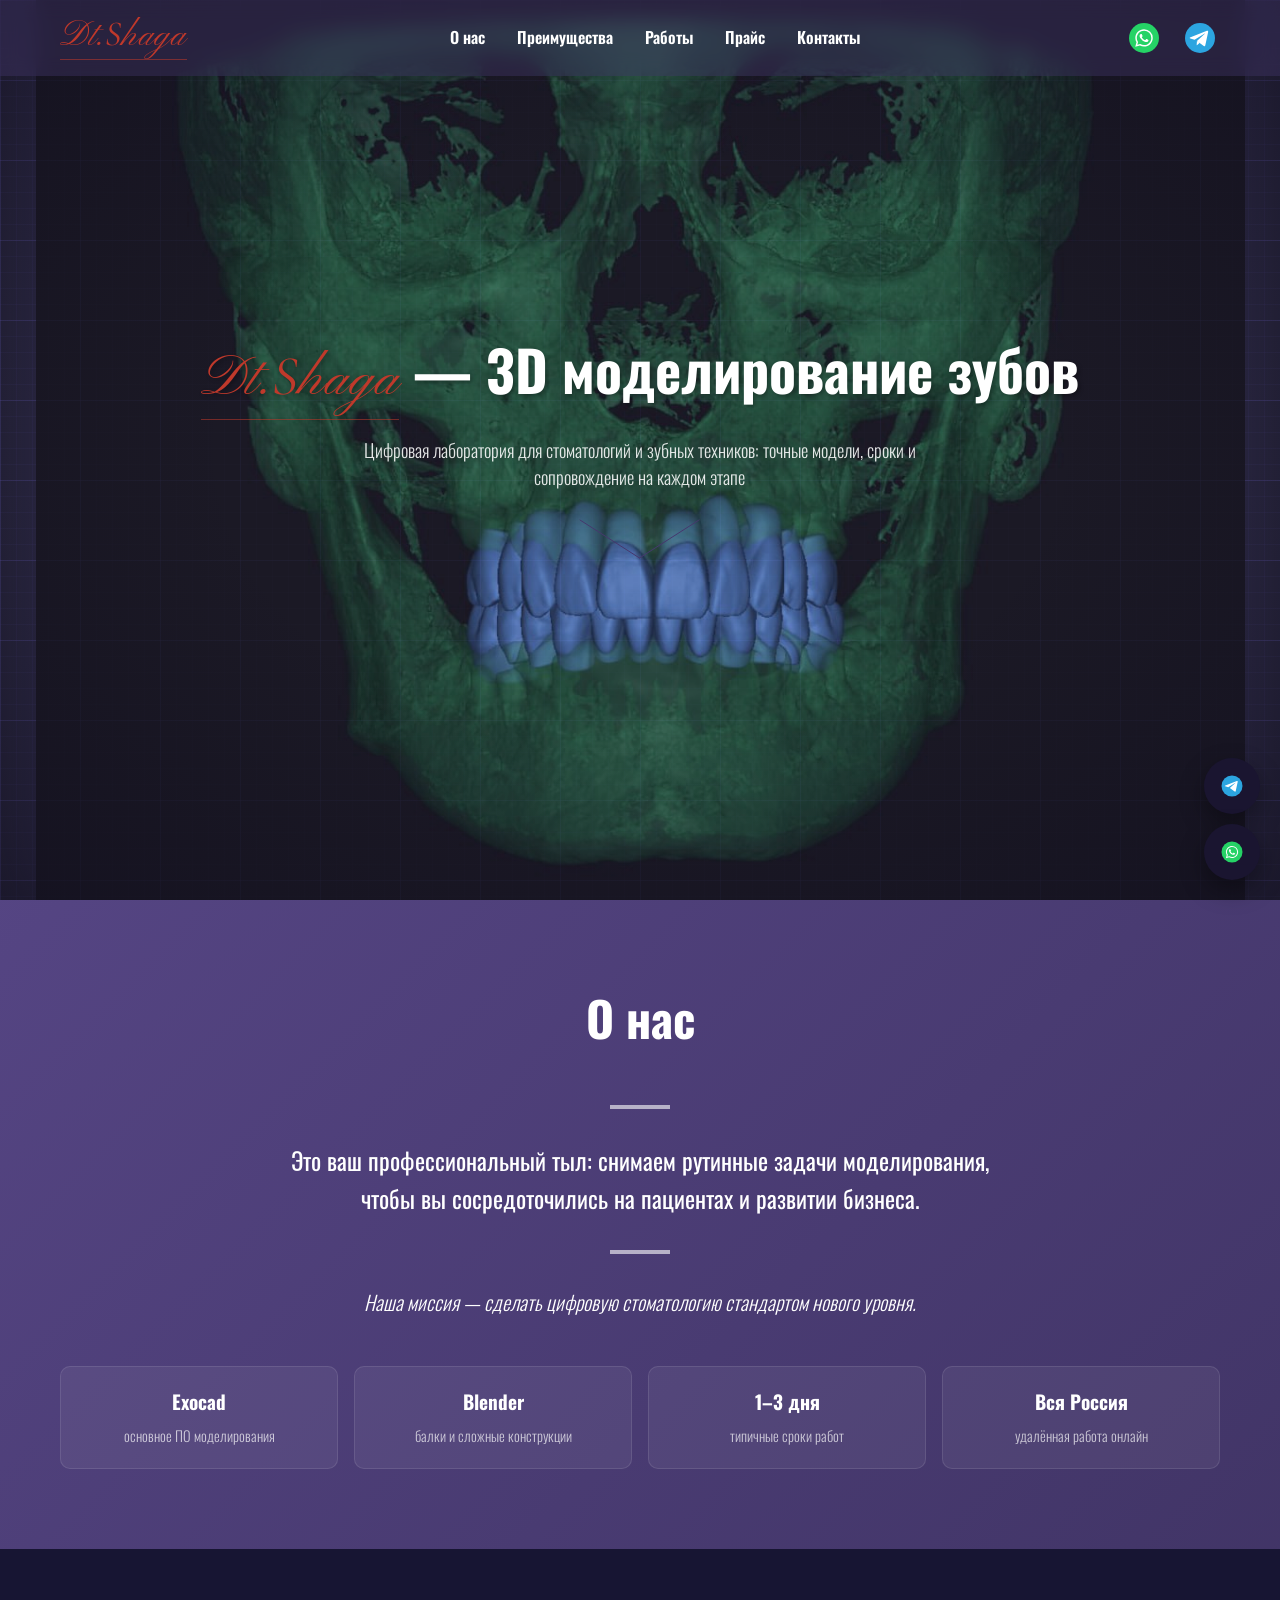
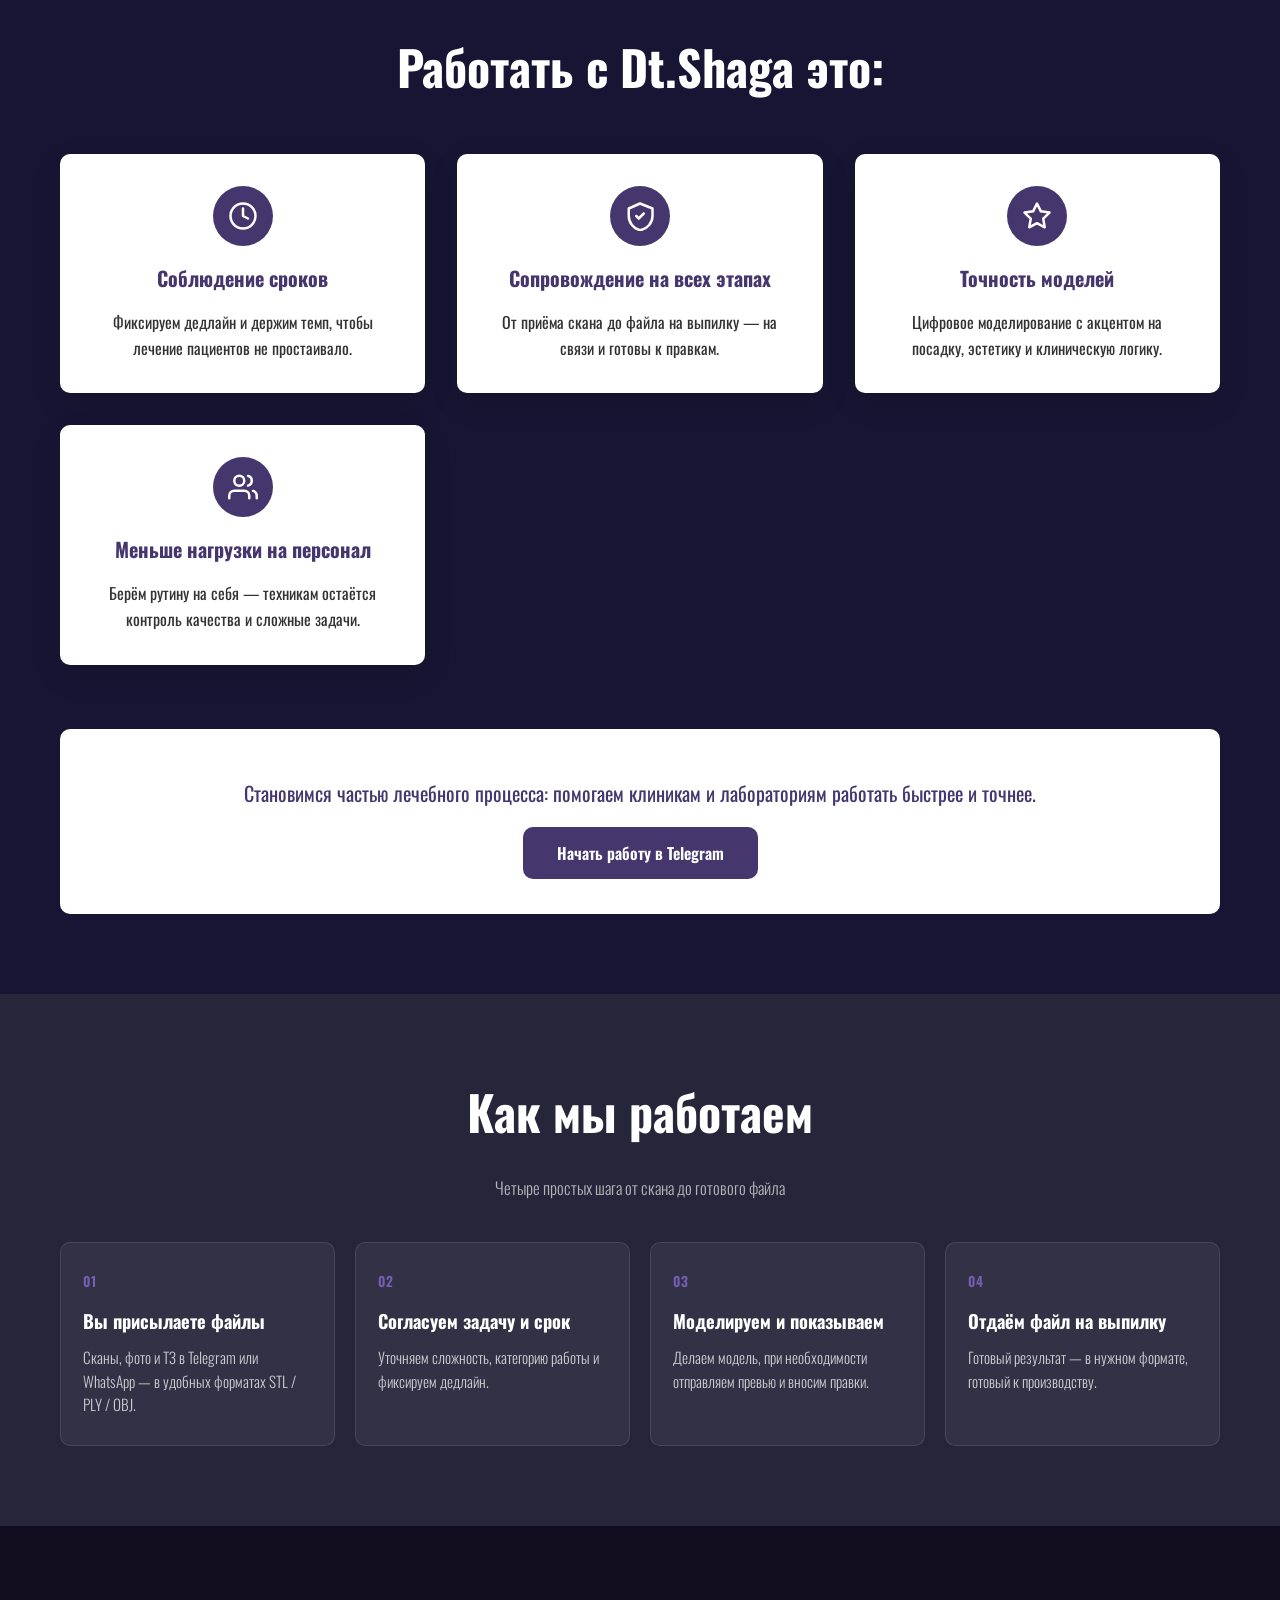
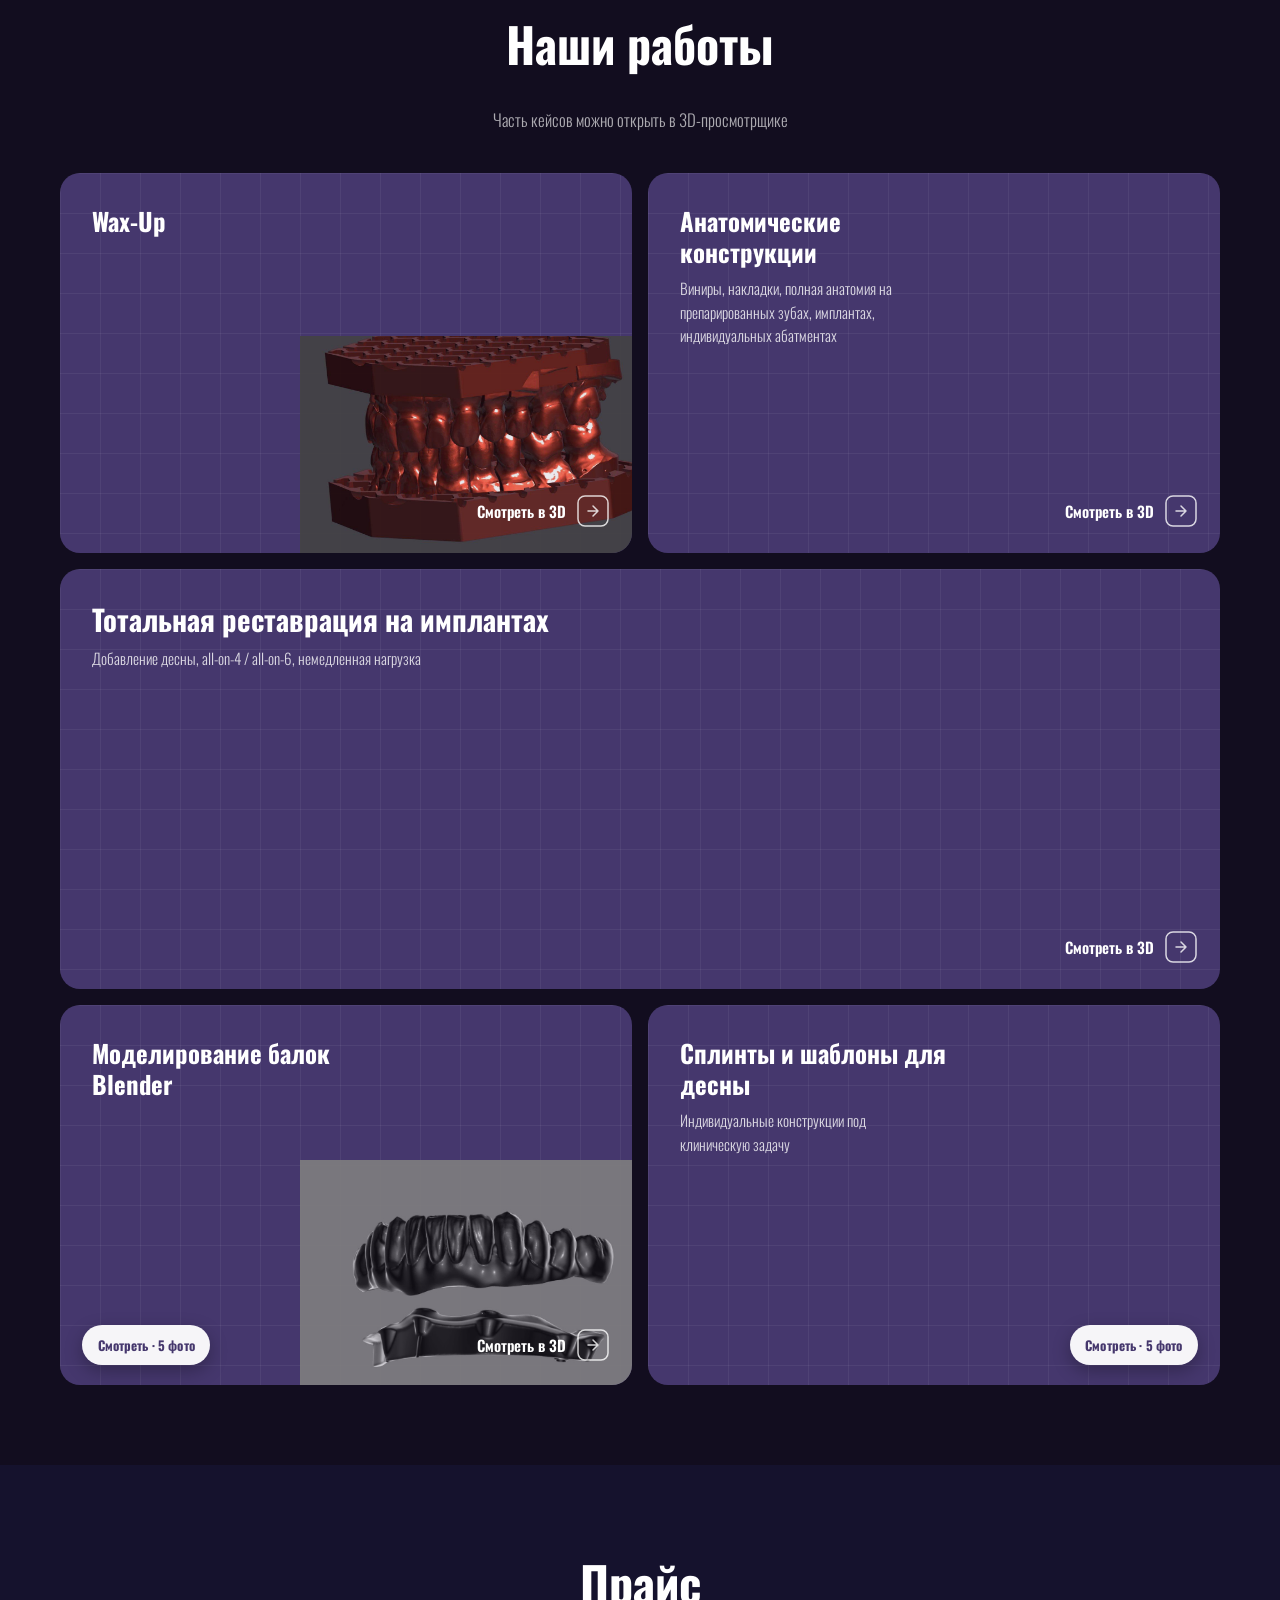
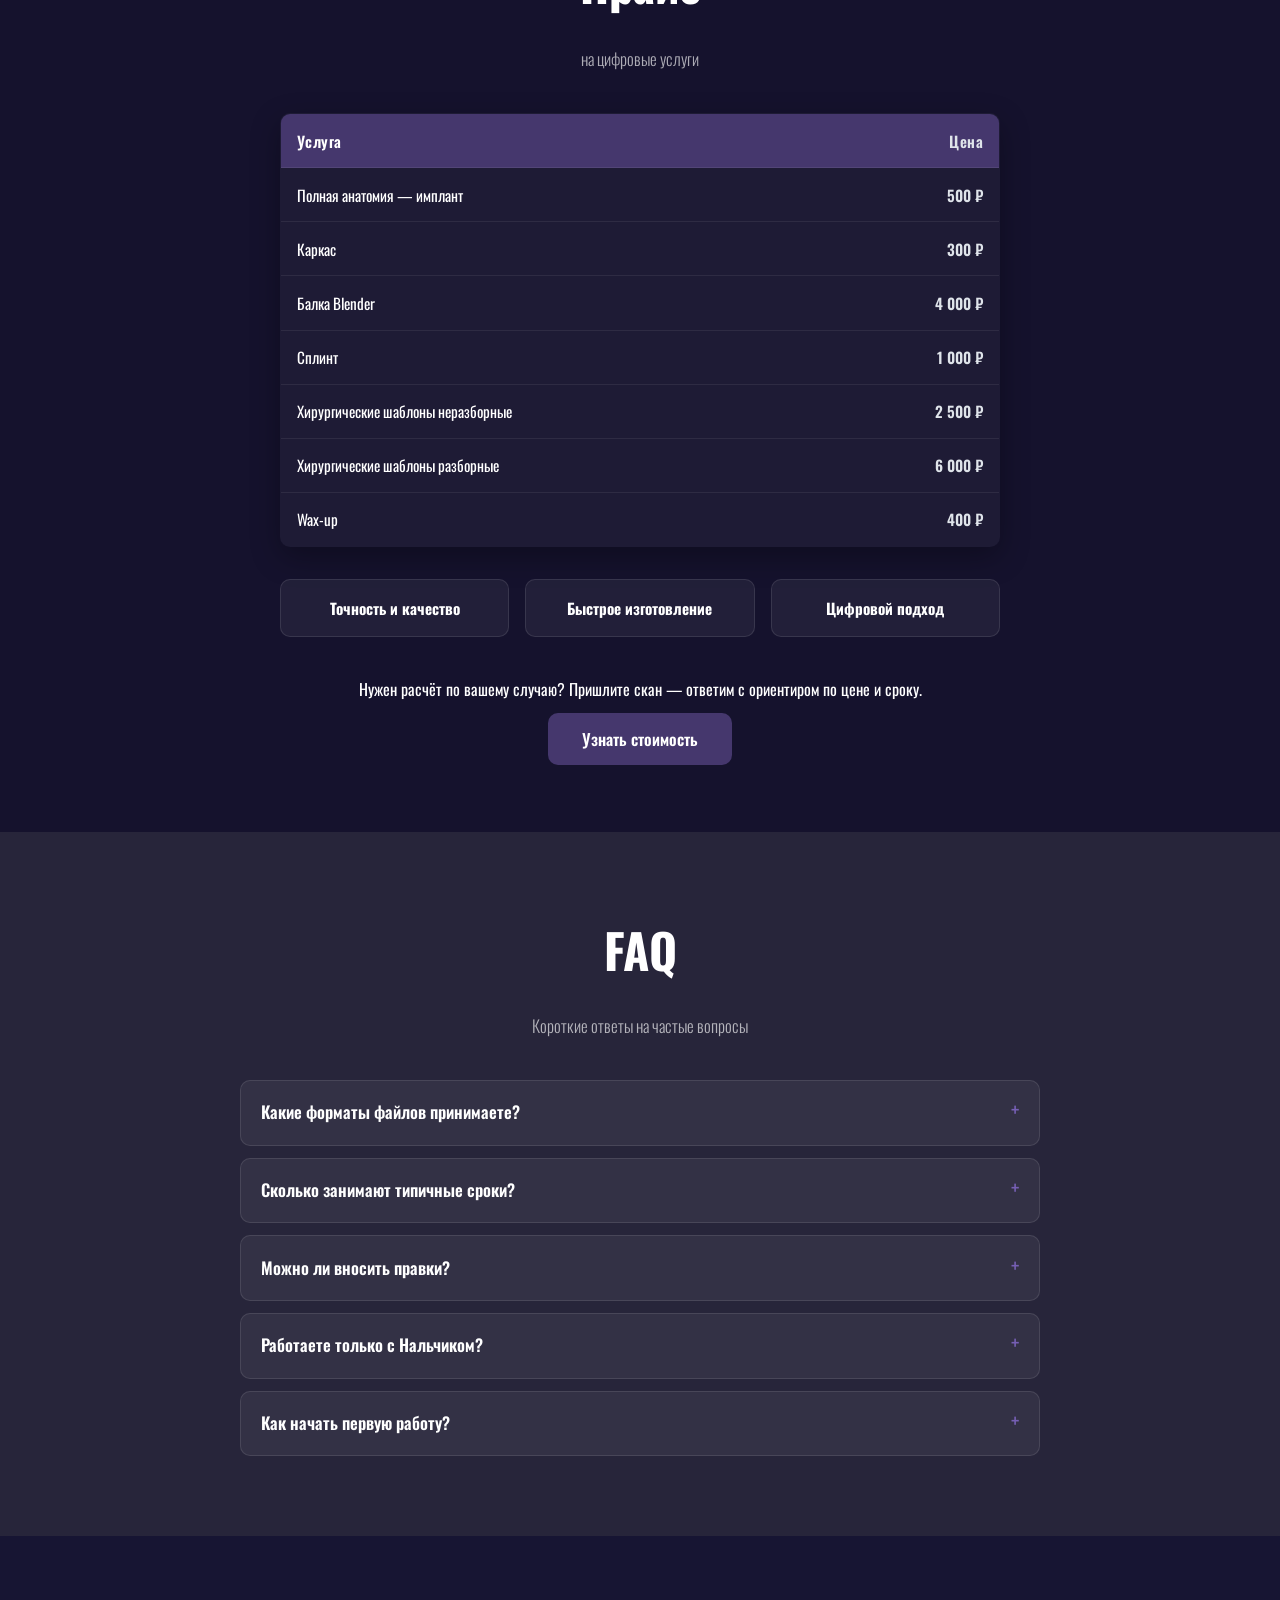
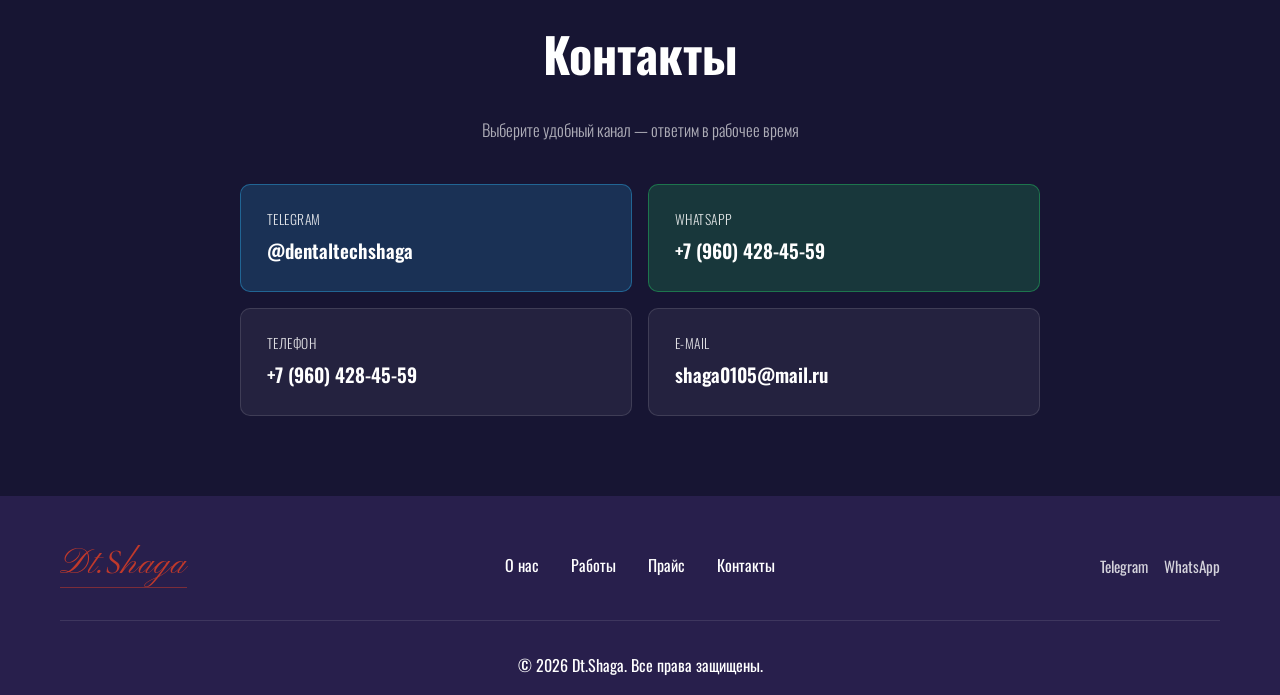
==== commit 101a3298: "fix" ====
--- a/index.html
+++ b/index.html
@@ -56,7 +56,7 @@
                 </ul>
             </nav>
             <div class="social-links">
-                <a href="https://wa.me/79604284559?text=%D0%97%D0%B4%D1%80%D0%B0%D0%B2%D1%81%D1%82%D0%B2%D1%83%D0%B9%D1%82%D0%B5!%20%D0%98%D0%BD%D1%82%D0%B5%D1%80%D0%B5%D1%81%D1%83%D0%B5%D1%82%20%D0%BC%D0%BE%D0%B4%D0%B5%D0%BB%D0%B8%D1%80%D0%BE%D0%B2%D0%B0%D0%BD%D0%B8%D0%B5" target="_blank" rel="noopener noreferrer" class="social-link" aria-label="WhatsApp">
+                <a href="https://wa.me/79604284559?text=%D0%B8%D0%BD%D1%82%D0%B5%D1%80%D0%B5%D1%81%D1%83%D0%B5%D1%82%20%D0%BC%D0%BE%D0%B4%D0%B5%D0%BB%D0%B8%D1%80%D0%BE%D0%B2%D0%B0%D0%BD%D0%B8%D0%B5" target="_blank" rel="noopener noreferrer" class="social-link" aria-label="WhatsApp">
                     <svg viewBox="0 0 32 32" xmlns="http://www.w3.org/2000/svg" aria-hidden="true">
                         <g transform="translate(4 4)" fill="none" fill-rule="evenodd">
                             <circle fill="#25D366" cx="12" cy="12" r="12"/>
@@ -88,6 +88,7 @@
     <main>
         <section id="home" class="hero">
             <div class="hero-background"></div>
+            <button type="button" class="hero-skull-tap" id="hero-skull-tap" aria-label="Анимация модели"></button>
             <div class="container">
                 <div class="hero-content">
                     <div class="hero-text-wrapper">
@@ -422,7 +423,7 @@
                         <span class="contact-action__label">Telegram</span>
                         <span class="contact-action__value">@dentaltechshaga</span>
                     </a>
-                    <a href="https://wa.me/79604284559?text=%D0%97%D0%B4%D1%80%D0%B0%D0%B2%D1%81%D1%82%D0%B2%D1%83%D0%B9%D1%82%D0%B5!%20%D0%98%D0%BD%D1%82%D0%B5%D1%80%D0%B5%D1%81%D1%83%D0%B5%D1%82%20%D0%BC%D0%BE%D0%B4%D0%B5%D0%BB%D0%B8%D1%80%D0%BE%D0%B2%D0%B0%D0%BD%D0%B8%D0%B5" target="_blank" rel="noopener noreferrer" class="contact-action contact-action--whatsapp">
+                    <a href="https://wa.me/79604284559?text=%D0%B8%D0%BD%D1%82%D0%B5%D1%80%D0%B5%D1%81%D1%83%D0%B5%D1%82%20%D0%BC%D0%BE%D0%B4%D0%B5%D0%BB%D0%B8%D1%80%D0%BE%D0%B2%D0%B0%D0%BD%D0%B8%D0%B5" target="_blank" rel="noopener noreferrer" class="contact-action contact-action--whatsapp">
                         <span class="contact-action__label">WhatsApp</span>
                         <span class="contact-action__value">+7 (960) 428-45-59</span>
                     </a>
@@ -469,8 +470,13 @@
         <a href="https://t.me/dentaltechshaga" target="_blank" rel="noopener noreferrer" class="float-cta__btn float-cta__btn--telegram" aria-label="Написать в Telegram">
             <svg viewBox="0 0 32 32" width="28" height="28" aria-hidden="true"><circle fill="#2CA5E0" cx="16" cy="16" r="12"/><path fill="#fff" d="m13.556 18.362 5.47 4.042c.625.344 1.076.166 1.231-.58l2.228-10.494c.229-.915-.347-1.329-.944-1.059L8.46 15.316c-.892.358-.887.856-.162 1.078l3.357 1.047 7.769-4.9c.366-.222.703-.103.427.142"/></svg>
         </a>
-        <a href="https://wa.me/79604284559?text=%D0%97%D0%B4%D1%80%D0%B0%D0%B2%D1%81%D1%82%D0%B2%D1%83%D0%B9%D1%82%D0%B5!" target="_blank" rel="noopener noreferrer" class="float-cta__btn float-cta__btn--whatsapp" aria-label="Написать в WhatsApp">
-            <svg viewBox="0 0 32 32" width="28" height="28" aria-hidden="true"><circle fill="#25D366" cx="16" cy="16" r="12"/><path fill="#fff" d="M16.97 10.012A5.083 5.083 0 0 0 12.026 8c-2.84 0-5.165 2.3-5.167 5.138 0 .9.24 1.78.69 2.55L7 19l2.73-.71a5.2 5.2 0 0 0 2.29.53h.003c2.84 0 5.168-2.3 5.17-5.14a5.09 5.09 0 0 0-1.513-3.668"/></svg>
+        <a href="https://wa.me/79604284559?text=%D0%B8%D0%BD%D1%82%D0%B5%D1%80%D0%B5%D1%81%D1%83%D0%B5%D1%82%20%D0%BC%D0%BE%D0%B4%D0%B5%D0%BB%D0%B8%D1%80%D0%BE%D0%B2%D0%B0%D0%BD%D0%B8%D0%B5" target="_blank" rel="noopener noreferrer" class="float-cta__btn float-cta__btn--whatsapp" aria-label="Написать в WhatsApp">
+            <svg viewBox="0 0 32 32" width="28" height="28" xmlns="http://www.w3.org/2000/svg" aria-hidden="true">
+                <g transform="translate(4 4)" fill="none" fill-rule="evenodd">
+                    <circle fill="#25D366" cx="12" cy="12" r="12"/>
+                    <path d="M15.207 13.39c-.175-.088-1.03-.506-1.19-.564-.16-.059-.276-.088-.392.088-.115.172-.45.562-.551.677-.102.114-.204.123-.377.044-.175-.087-.737-.271-1.402-.866a5.292 5.292 0 0 1-.968-1.208c-.101-.175-.011-.27.076-.358.08-.08.175-.202.263-.305.085-.106.113-.176.173-.29.059-.122.029-.219-.014-.306-.044-.087-.392-.944-.538-1.286-.14-.341-.284-.298-.392-.298-.1-.009-.217-.009-.333-.009a.658.658 0 0 0-.465.21c-.16.175-.61.595-.61 1.444 0 .848.624 1.67.711 1.793.087.114 1.228 1.864 2.975 2.617.417.175.741.28.994.367.417.132.796.113 1.097.07.335-.053 1.03-.42 1.176-.832.149-.411.149-.752.105-.831-.043-.079-.158-.123-.333-.201m-3.176 4.341h-.01a5.835 5.835 0 0 1-2.948-.805l-.21-.124-2.188.568.586-2.126-.14-.219a5.757 5.757 0 0 1-.884-3.068c0-3.176 2.6-5.766 5.8-5.766a5.76 5.76 0 0 1 4.096 1.697 5.71 5.71 0 0 1 1.696 4.078c-.002 3.175-2.601 5.766-5.795 5.766M16.97 7.012A7.083 7.083 0 0 0 12.026 5c-3.84 0-6.965 3.111-6.967 6.938 0 1.222.32 2.415.93 3.467L5 19l3.695-.964a7.036 7.036 0 0 0 3.331.844h.004c3.841 0 6.968-3.112 6.97-6.939a6.88 6.88 0 0 0-2.039-4.906" fill="#FFF" fill-rule="nonzero"/>
+                </g>
+            </svg>
         </a>
     </div>
 
@@ -488,7 +494,7 @@
                 </div>
                 <div class="footer-social">
                     <a href="https://t.me/dentaltechshaga" target="_blank" rel="noopener noreferrer" aria-label="Telegram">Telegram</a>
-                    <a href="https://wa.me/79604284559" target="_blank" rel="noopener noreferrer" aria-label="WhatsApp">WhatsApp</a>
+                    <a href="https://wa.me/79604284559?text=%D0%B8%D0%BD%D1%82%D0%B5%D1%80%D0%B5%D1%81%D1%83%D0%B5%D1%82%20%D0%BC%D0%BE%D0%B4%D0%B5%D0%BB%D0%B8%D1%80%D0%BE%D0%B2%D0%B0%D0%BD%D0%B8%D0%B5" target="_blank" rel="noopener noreferrer" aria-label="WhatsApp">WhatsApp</a>
                 </div>
             </div>
             <div class="footer-bottom">
--- a/css/style.css
+++ b/css/style.css
@@ -222,6 +222,10 @@
     overflow: hidden;
 }
 
+.hero-skull-tap {
+    display: none;
+}
+
 .hero-background {
     position: absolute;
     top: 0;
--- a/css/responsive.css
+++ b/css/responsive.css
@@ -44,6 +44,52 @@
 @media (max-width: 768px) {
     .container {
         max-width: 576px;
+    }
+
+    .hero-skull-tap {
+        display: block;
+        position: absolute;
+        left: 50%;
+        top: 54%;
+        transform: translate(-50%, -50%);
+        width: min(78vw, 340px);
+        height: min(52vh, 360px);
+        z-index: 1;
+        border: none;
+        padding: 0;
+        background: transparent;
+        cursor: pointer;
+        -webkit-tap-highlight-color: transparent;
+        border-radius: 50%;
+    }
+
+    .hero-content {
+        position: relative;
+        z-index: 2;
+        pointer-events: none;
+    }
+
+    .hero-content a {
+        pointer-events: auto;
+    }
+
+    .hero-background::after {
+        animation: skullInvite 2.6s ease-in-out infinite;
+    }
+
+    .hero-background.jaw-animate::after {
+        animation: jawPulse 1.2s cubic-bezier(0.34, 1.56, 0.64, 1);
+    }
+
+    @keyframes skullInvite {
+        0%, 100% {
+            transform: scale(1) translateY(0);
+            filter: drop-shadow(0 0 40px rgba(110, 100, 205, 0.2));
+        }
+        50% {
+            transform: scale(1.04) translateY(-4px);
+            filter: drop-shadow(0 0 55px rgba(110, 100, 205, 0.45));
+        }
     }
 
     .nav-item--desktop {
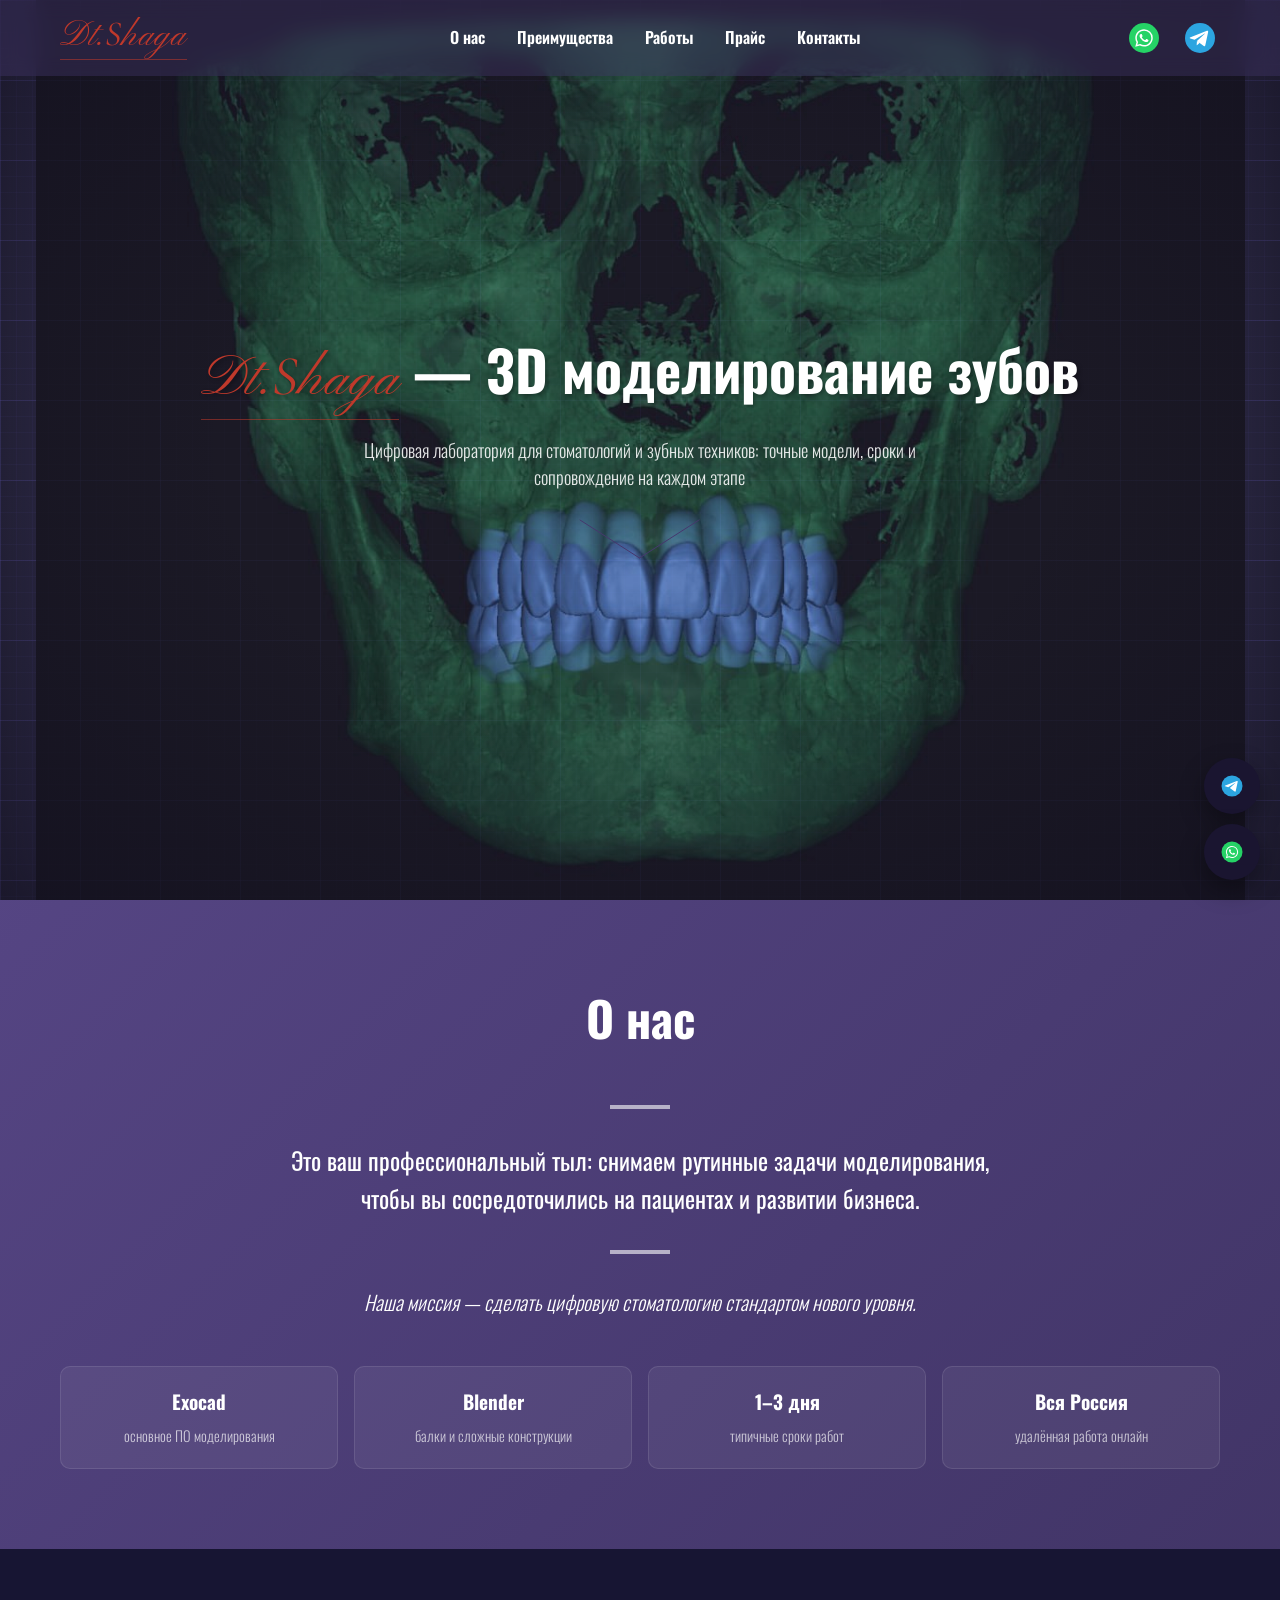
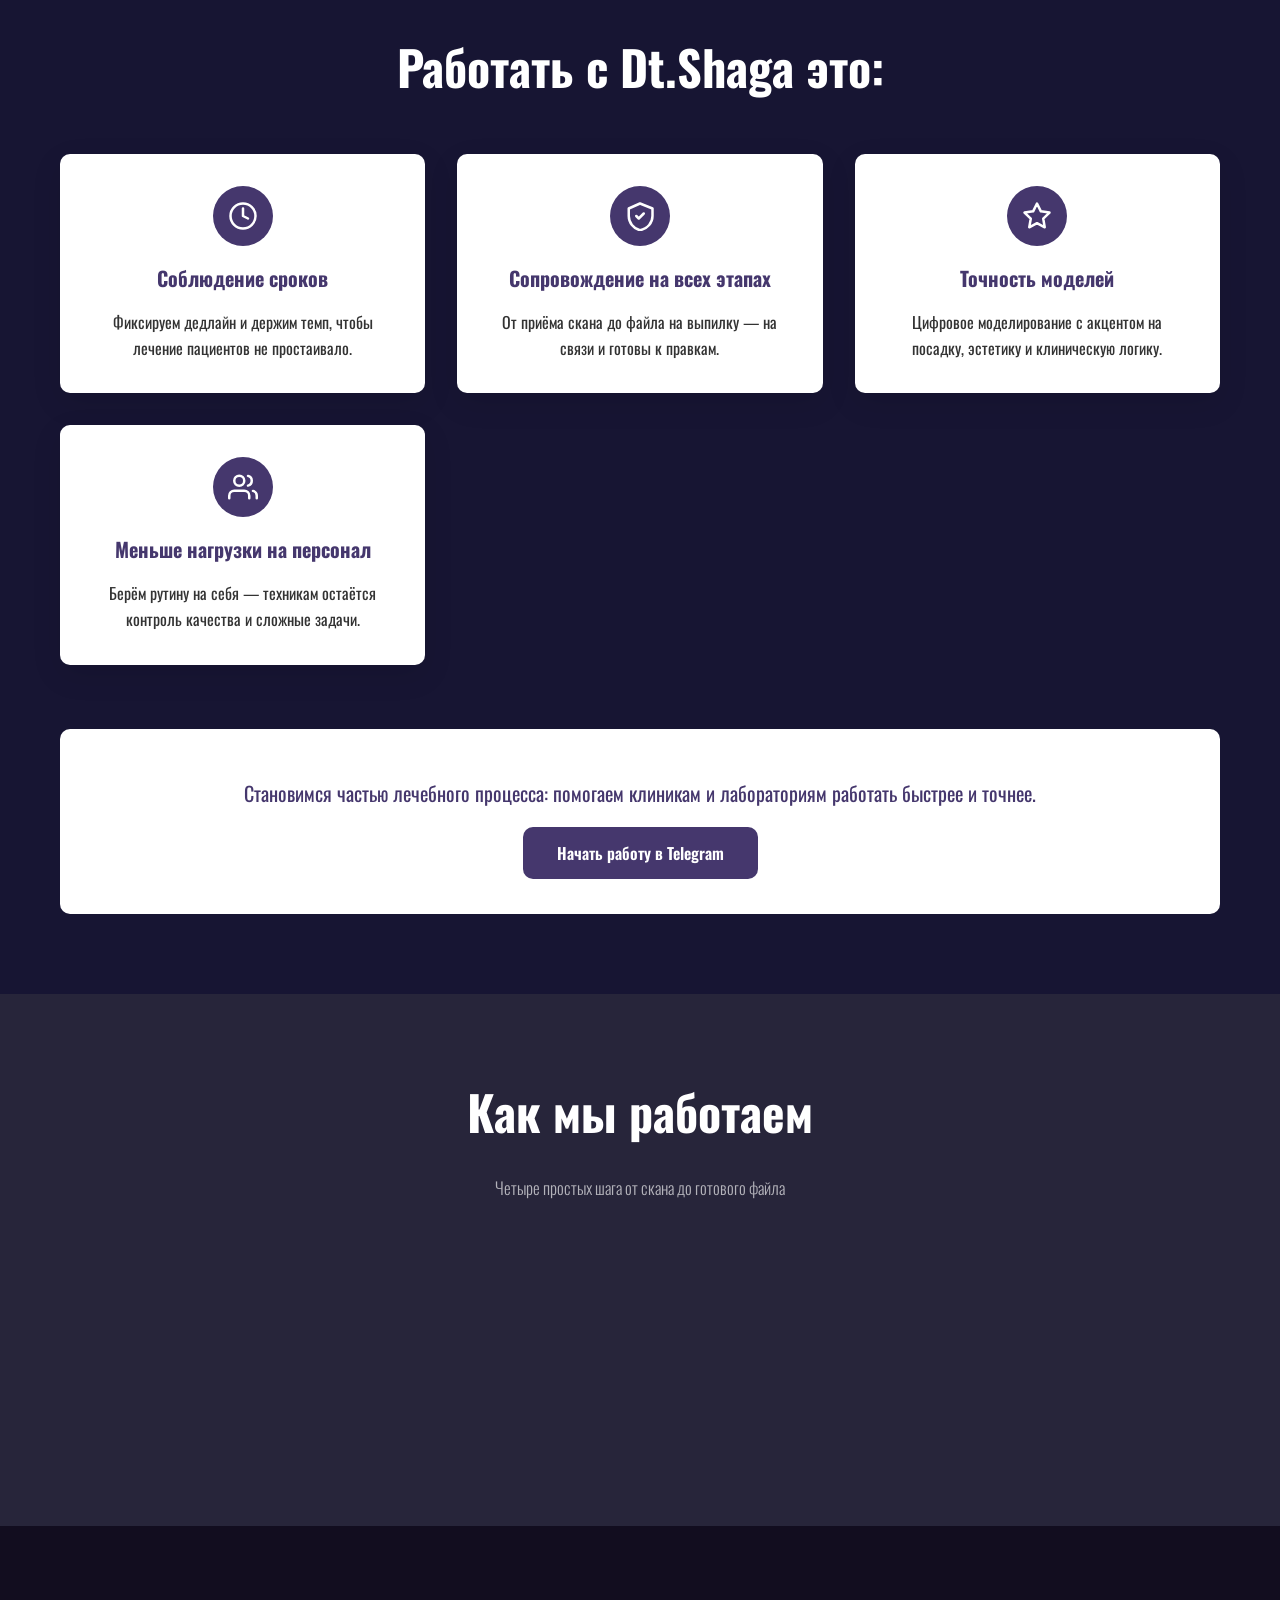
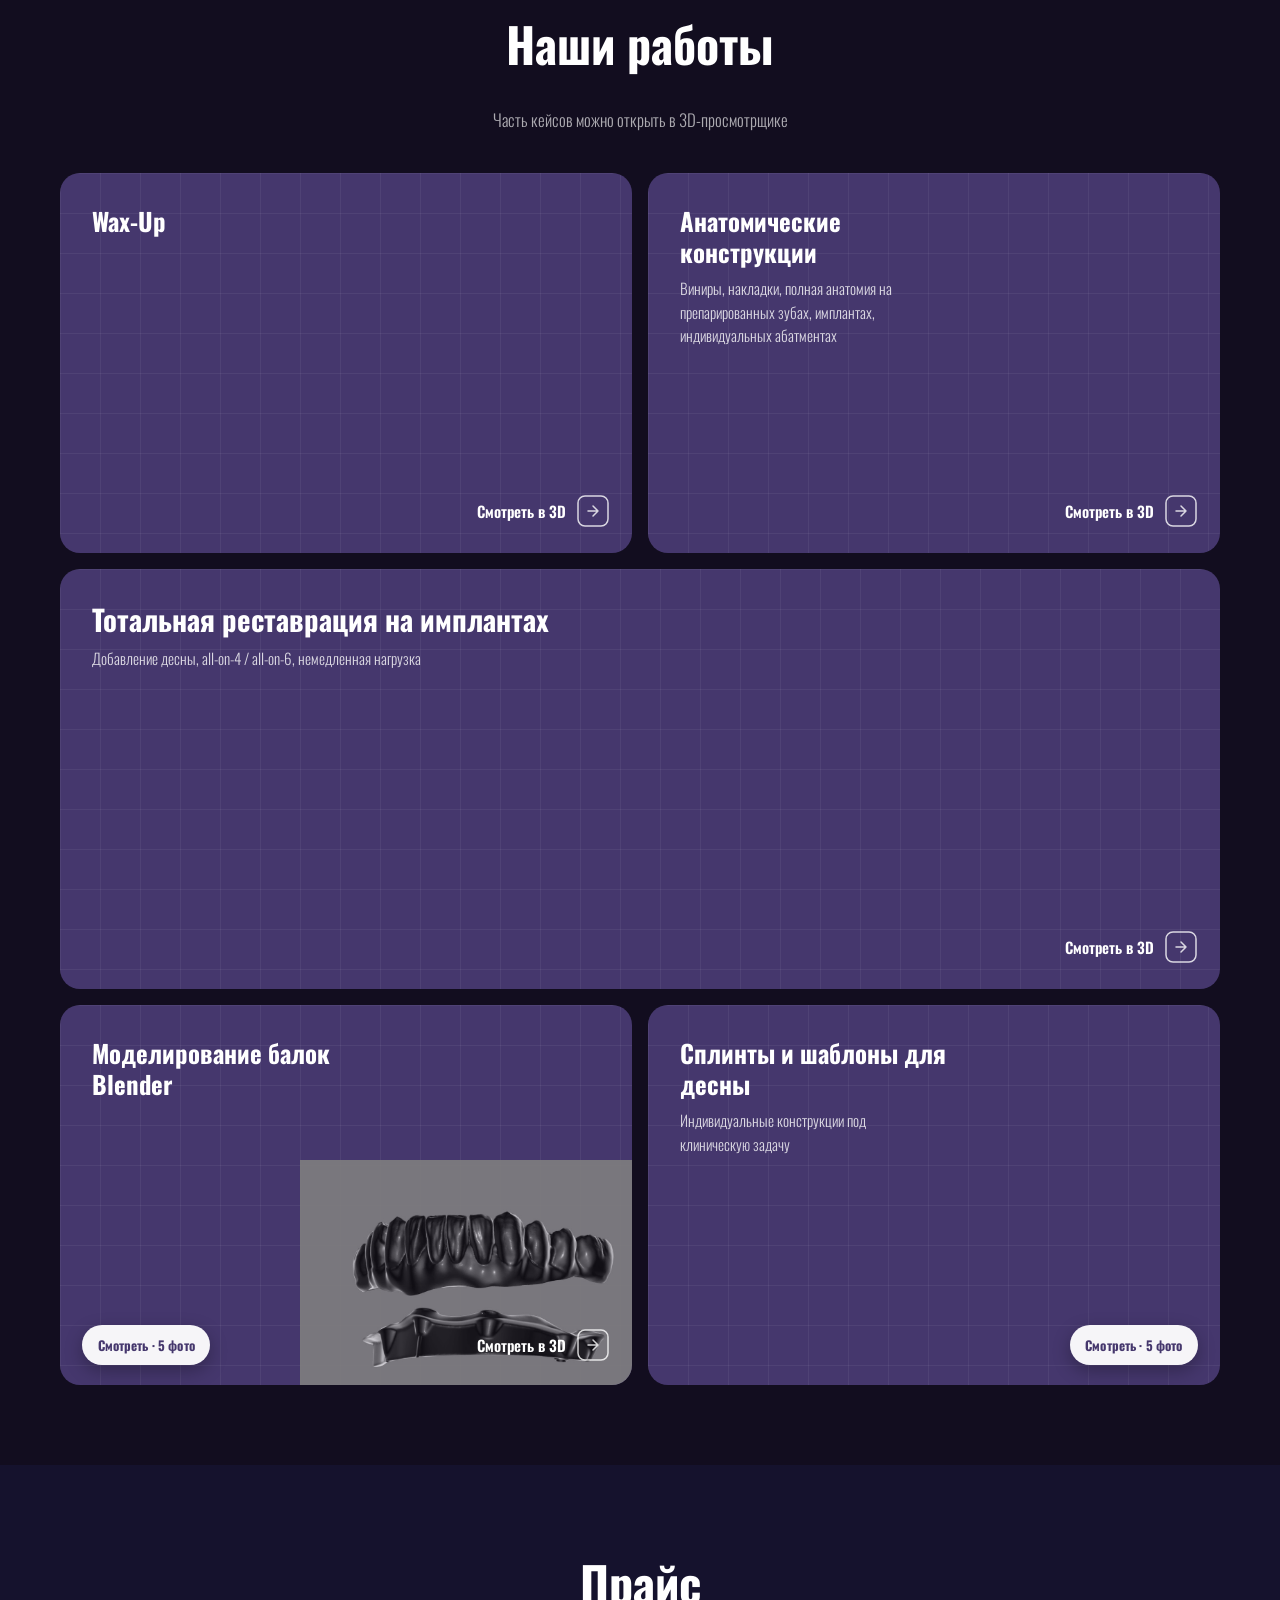
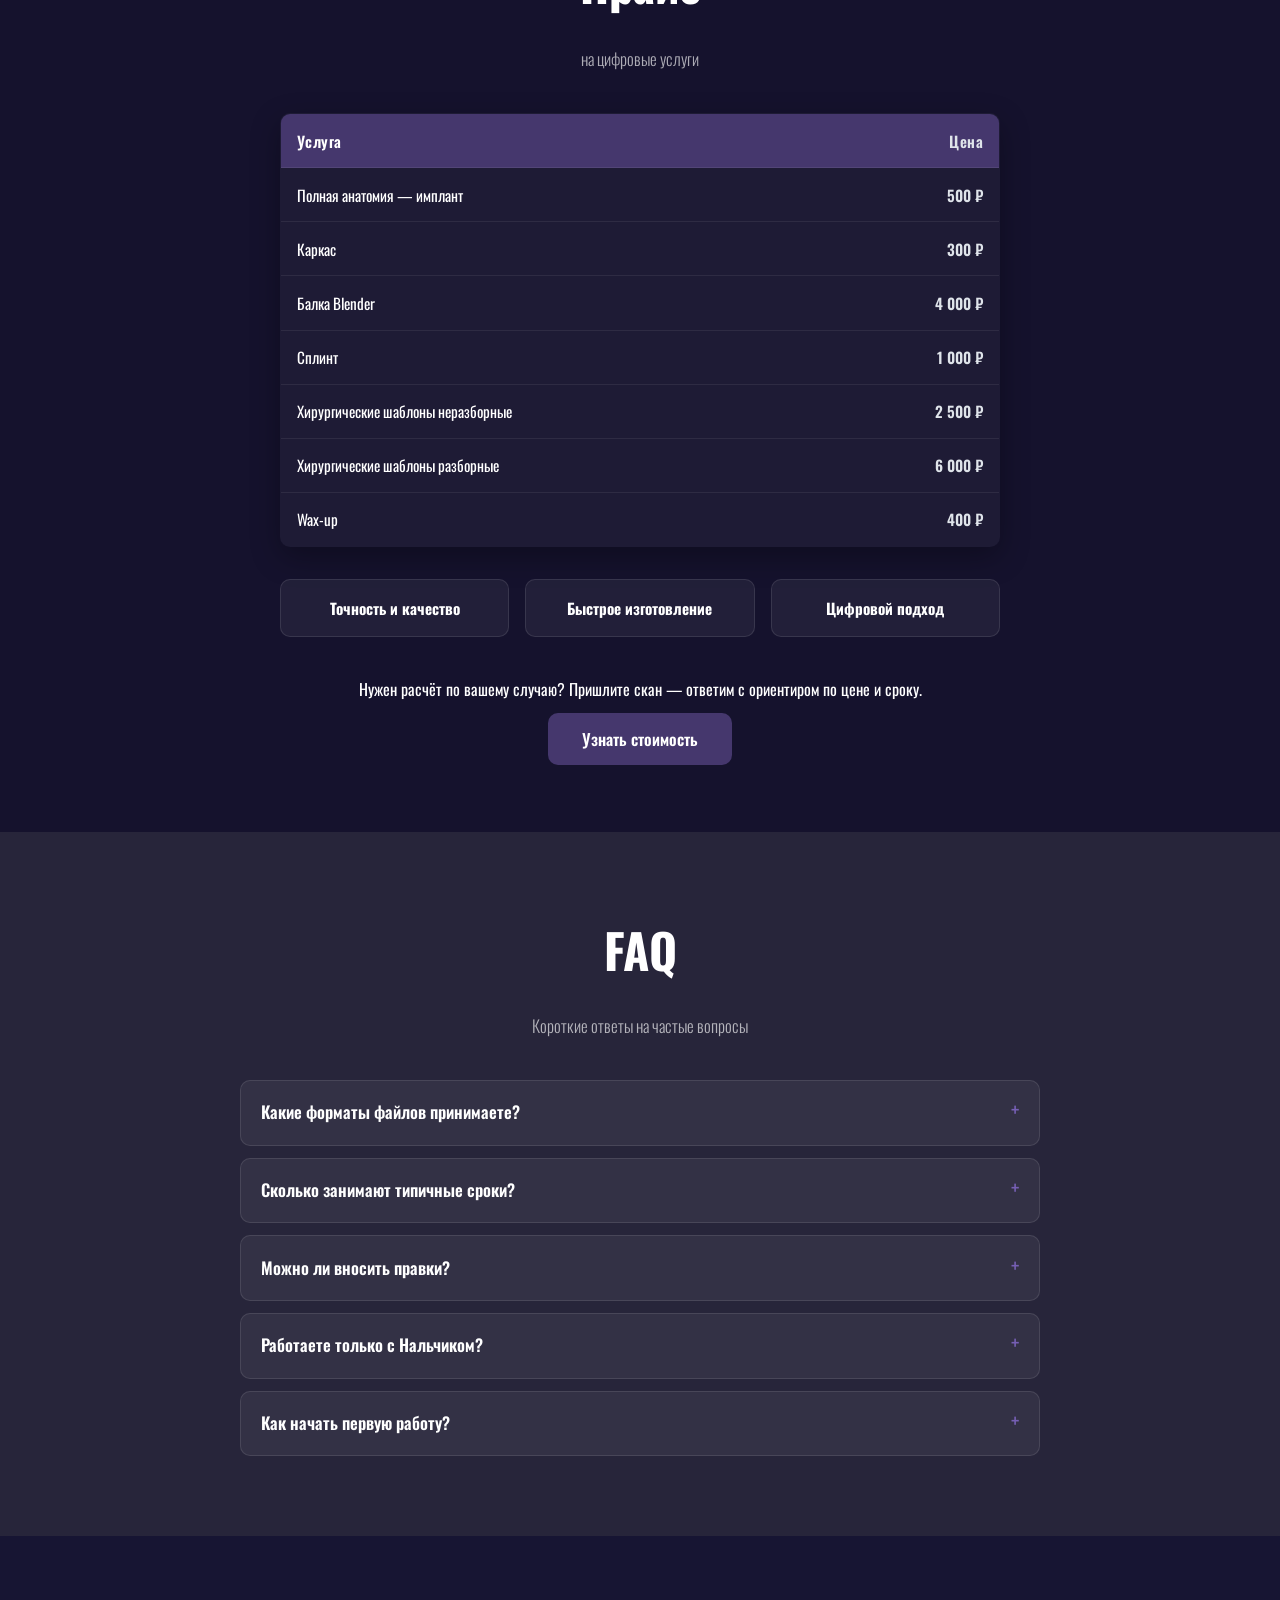
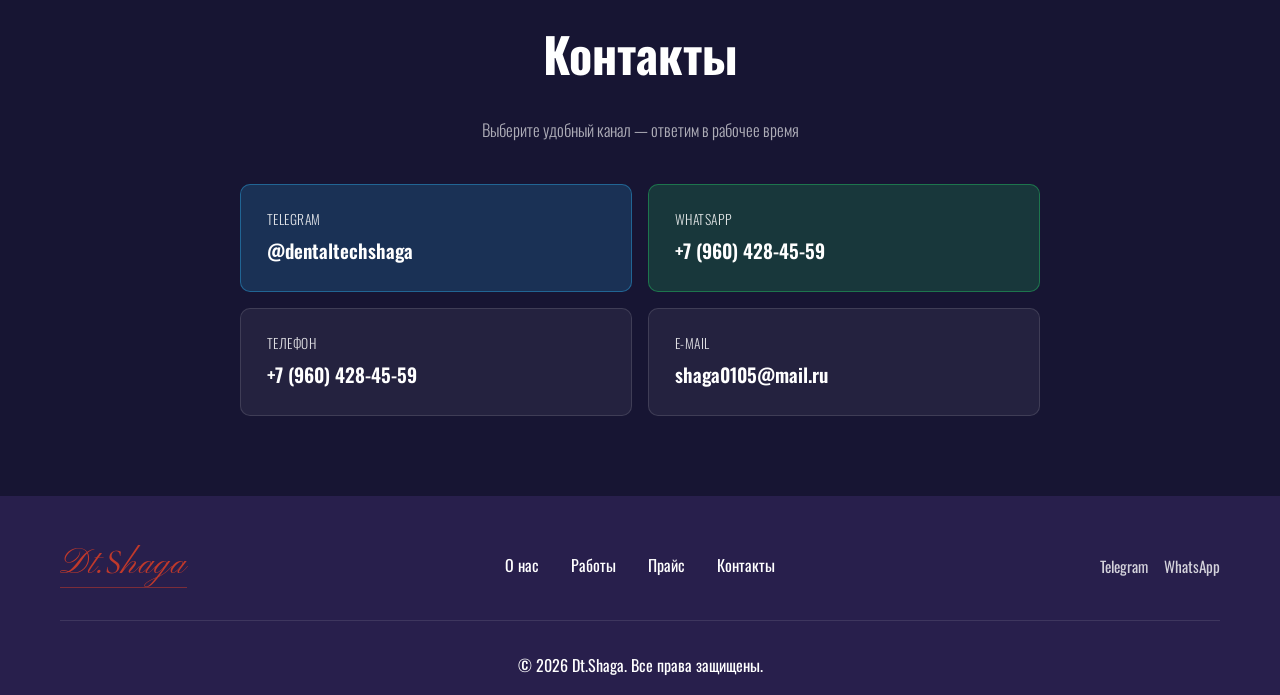
==== commit 2673943b: "fix" ====
--- a/index.html
+++ b/index.html
@@ -56,7 +56,7 @@
                 </ul>
             </nav>
             <div class="social-links">
-                <a href="https://wa.me/79604284559?text=%D0%B8%D0%BD%D1%82%D0%B5%D1%80%D0%B5%D1%81%D1%83%D0%B5%D1%82%20%D0%BC%D0%BE%D0%B4%D0%B5%D0%BB%D0%B8%D1%80%D0%BE%D0%B2%D0%B0%D0%BD%D0%B8%D0%B5" target="_blank" rel="noopener noreferrer" class="social-link" aria-label="WhatsApp">
+                <a href="https://wa.me/79604284559?text=%D0%97%D0%B4%D1%80%D0%B0%D0%B2%D1%81%D1%82%D0%B2%D1%83%D0%B9%D1%82%D0%B5%21%20%D0%98%D0%BD%D1%82%D0%B5%D1%80%D0%B5%D1%81%D1%83%D0%B5%D1%82%20%D0%BC%D0%BE%D0%B4%D0%B5%D0%BB%D0%B8%D1%80%D0%BE%D0%B2%D0%B0%D0%BD%D0%B8%D0%B5" target="_blank" rel="noopener noreferrer" class="social-link" aria-label="WhatsApp">
                     <svg viewBox="0 0 32 32" xmlns="http://www.w3.org/2000/svg" aria-hidden="true">
                         <g transform="translate(4 4)" fill="none" fill-rule="evenodd">
                             <circle fill="#25D366" cx="12" cy="12" r="12"/>
@@ -423,7 +423,7 @@
                         <span class="contact-action__label">Telegram</span>
                         <span class="contact-action__value">@dentaltechshaga</span>
                     </a>
-                    <a href="https://wa.me/79604284559?text=%D0%B8%D0%BD%D1%82%D0%B5%D1%80%D0%B5%D1%81%D1%83%D0%B5%D1%82%20%D0%BC%D0%BE%D0%B4%D0%B5%D0%BB%D0%B8%D1%80%D0%BE%D0%B2%D0%B0%D0%BD%D0%B8%D0%B5" target="_blank" rel="noopener noreferrer" class="contact-action contact-action--whatsapp">
+                    <a href="https://wa.me/79604284559?text=%D0%97%D0%B4%D1%80%D0%B0%D0%B2%D1%81%D1%82%D0%B2%D1%83%D0%B9%D1%82%D0%B5%21%20%D0%98%D0%BD%D1%82%D0%B5%D1%80%D0%B5%D1%81%D1%83%D0%B5%D1%82%20%D0%BC%D0%BE%D0%B4%D0%B5%D0%BB%D0%B8%D1%80%D0%BE%D0%B2%D0%B0%D0%BD%D0%B8%D0%B5" target="_blank" rel="noopener noreferrer" class="contact-action contact-action--whatsapp">
                         <span class="contact-action__label">WhatsApp</span>
                         <span class="contact-action__value">+7 (960) 428-45-59</span>
                     </a>
@@ -470,7 +470,7 @@
         <a href="https://t.me/dentaltechshaga" target="_blank" rel="noopener noreferrer" class="float-cta__btn float-cta__btn--telegram" aria-label="Написать в Telegram">
             <svg viewBox="0 0 32 32" width="28" height="28" aria-hidden="true"><circle fill="#2CA5E0" cx="16" cy="16" r="12"/><path fill="#fff" d="m13.556 18.362 5.47 4.042c.625.344 1.076.166 1.231-.58l2.228-10.494c.229-.915-.347-1.329-.944-1.059L8.46 15.316c-.892.358-.887.856-.162 1.078l3.357 1.047 7.769-4.9c.366-.222.703-.103.427.142"/></svg>
         </a>
-        <a href="https://wa.me/79604284559?text=%D0%B8%D0%BD%D1%82%D0%B5%D1%80%D0%B5%D1%81%D1%83%D0%B5%D1%82%20%D0%BC%D0%BE%D0%B4%D0%B5%D0%BB%D0%B8%D1%80%D0%BE%D0%B2%D0%B0%D0%BD%D0%B8%D0%B5" target="_blank" rel="noopener noreferrer" class="float-cta__btn float-cta__btn--whatsapp" aria-label="Написать в WhatsApp">
+        <a href="https://wa.me/79604284559?text=%D0%97%D0%B4%D1%80%D0%B0%D0%B2%D1%81%D1%82%D0%B2%D1%83%D0%B9%D1%82%D0%B5%21%20%D0%98%D0%BD%D1%82%D0%B5%D1%80%D0%B5%D1%81%D1%83%D0%B5%D1%82%20%D0%BC%D0%BE%D0%B4%D0%B5%D0%BB%D0%B8%D1%80%D0%BE%D0%B2%D0%B0%D0%BD%D0%B8%D0%B5" target="_blank" rel="noopener noreferrer" class="float-cta__btn float-cta__btn--whatsapp" aria-label="Написать в WhatsApp">
             <svg viewBox="0 0 32 32" width="28" height="28" xmlns="http://www.w3.org/2000/svg" aria-hidden="true">
                 <g transform="translate(4 4)" fill="none" fill-rule="evenodd">
                     <circle fill="#25D366" cx="12" cy="12" r="12"/>
@@ -494,7 +494,7 @@
                 </div>
                 <div class="footer-social">
                     <a href="https://t.me/dentaltechshaga" target="_blank" rel="noopener noreferrer" aria-label="Telegram">Telegram</a>
-                    <a href="https://wa.me/79604284559?text=%D0%B8%D0%BD%D1%82%D0%B5%D1%80%D0%B5%D1%81%D1%83%D0%B5%D1%82%20%D0%BC%D0%BE%D0%B4%D0%B5%D0%BB%D0%B8%D1%80%D0%BE%D0%B2%D0%B0%D0%BD%D0%B8%D0%B5" target="_blank" rel="noopener noreferrer" aria-label="WhatsApp">WhatsApp</a>
+                    <a href="https://wa.me/79604284559?text=%D0%97%D0%B4%D1%80%D0%B0%D0%B2%D1%81%D1%82%D0%B2%D1%83%D0%B9%D1%82%D0%B5%21%20%D0%98%D0%BD%D1%82%D0%B5%D1%80%D0%B5%D1%81%D1%83%D0%B5%D1%82%20%D0%BC%D0%BE%D0%B4%D0%B5%D0%BB%D0%B8%D1%80%D0%BE%D0%B2%D0%B0%D0%BD%D0%B8%D0%B5" target="_blank" rel="noopener noreferrer" aria-label="WhatsApp">WhatsApp</a>
                 </div>
             </div>
             <div class="footer-bottom">
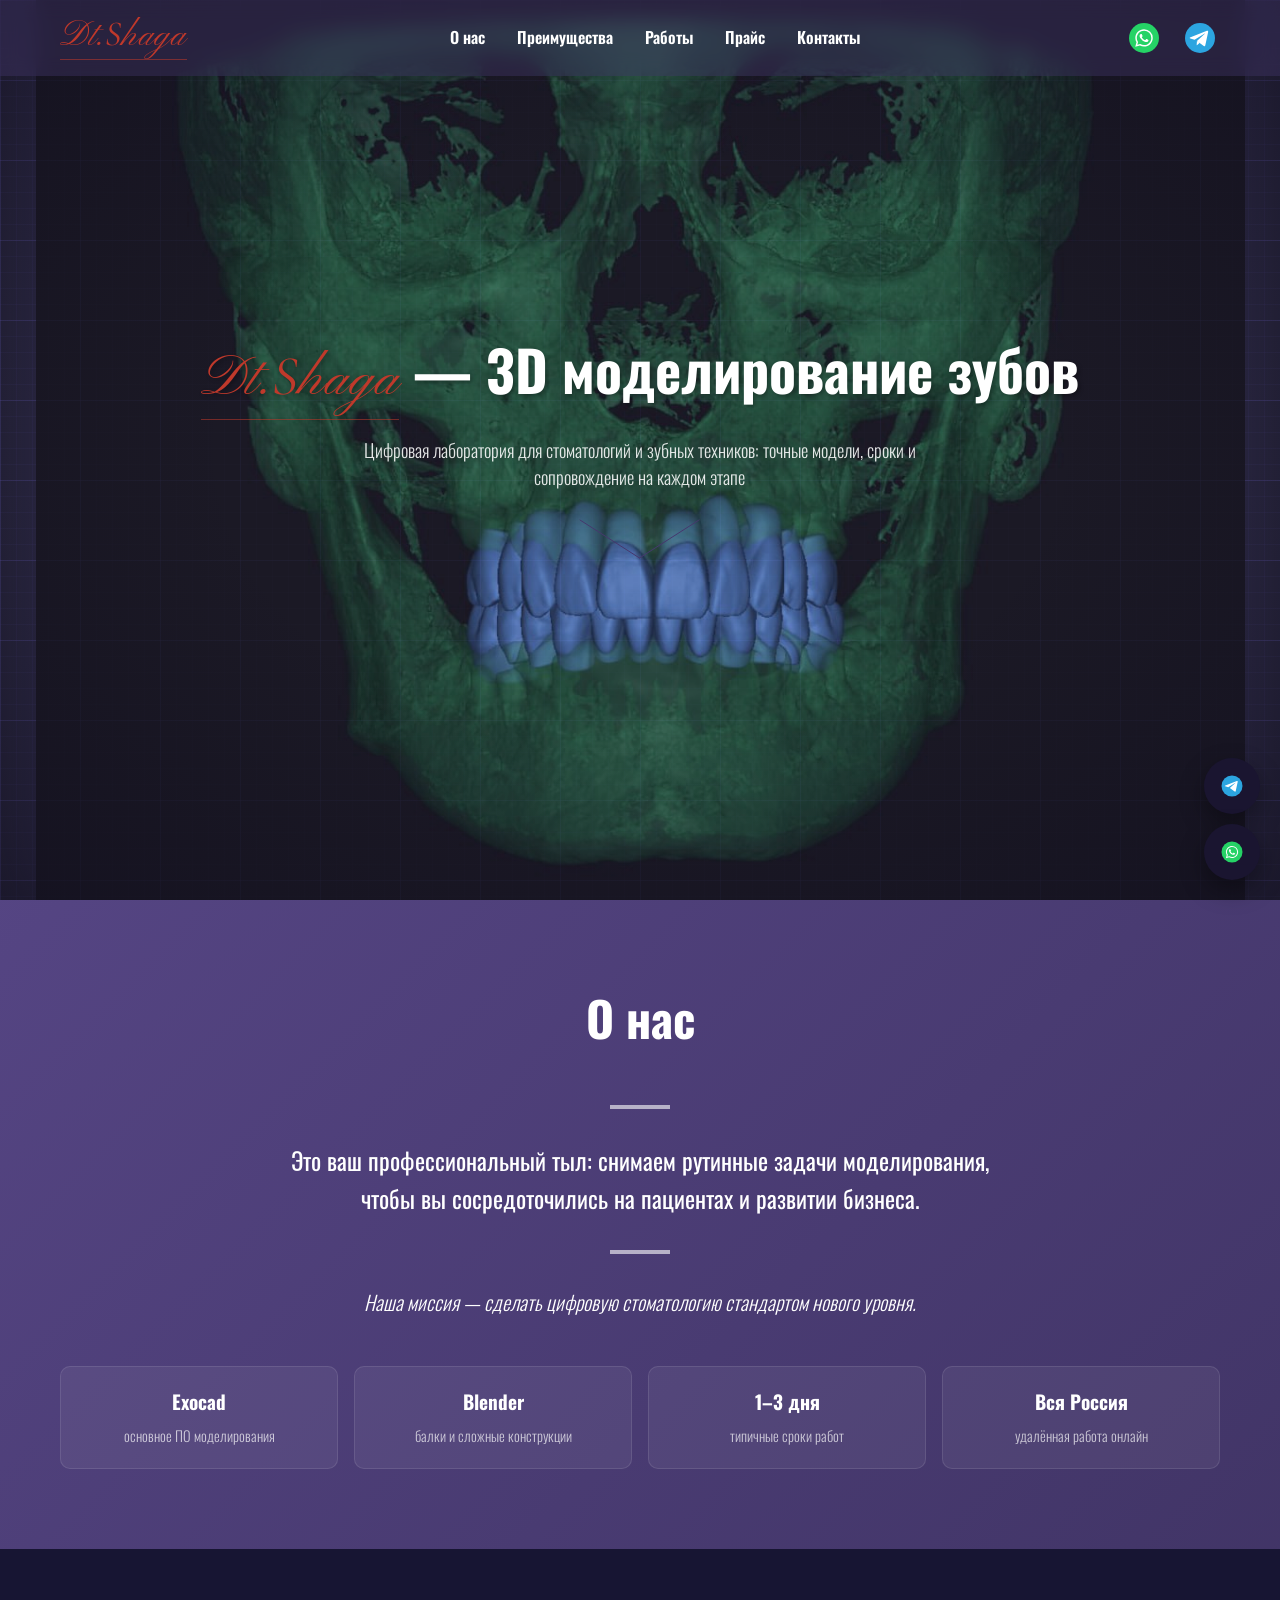
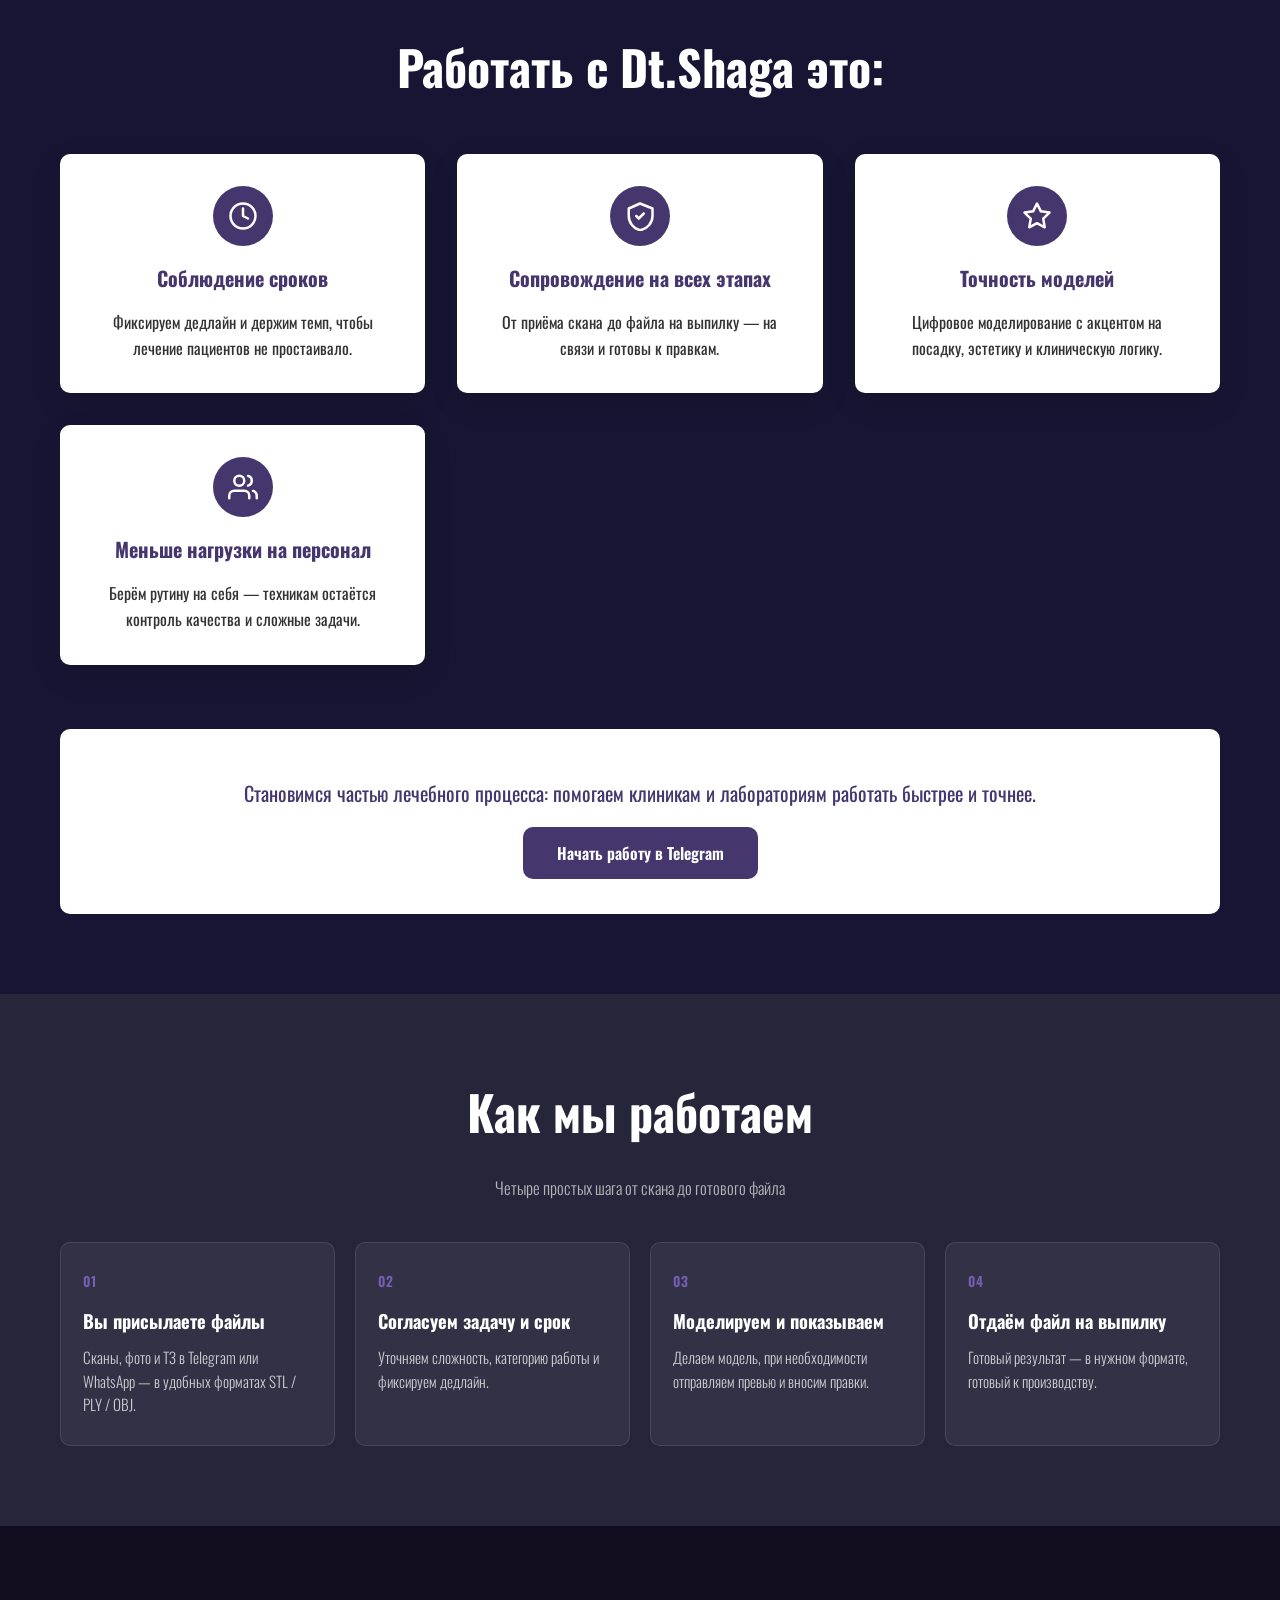
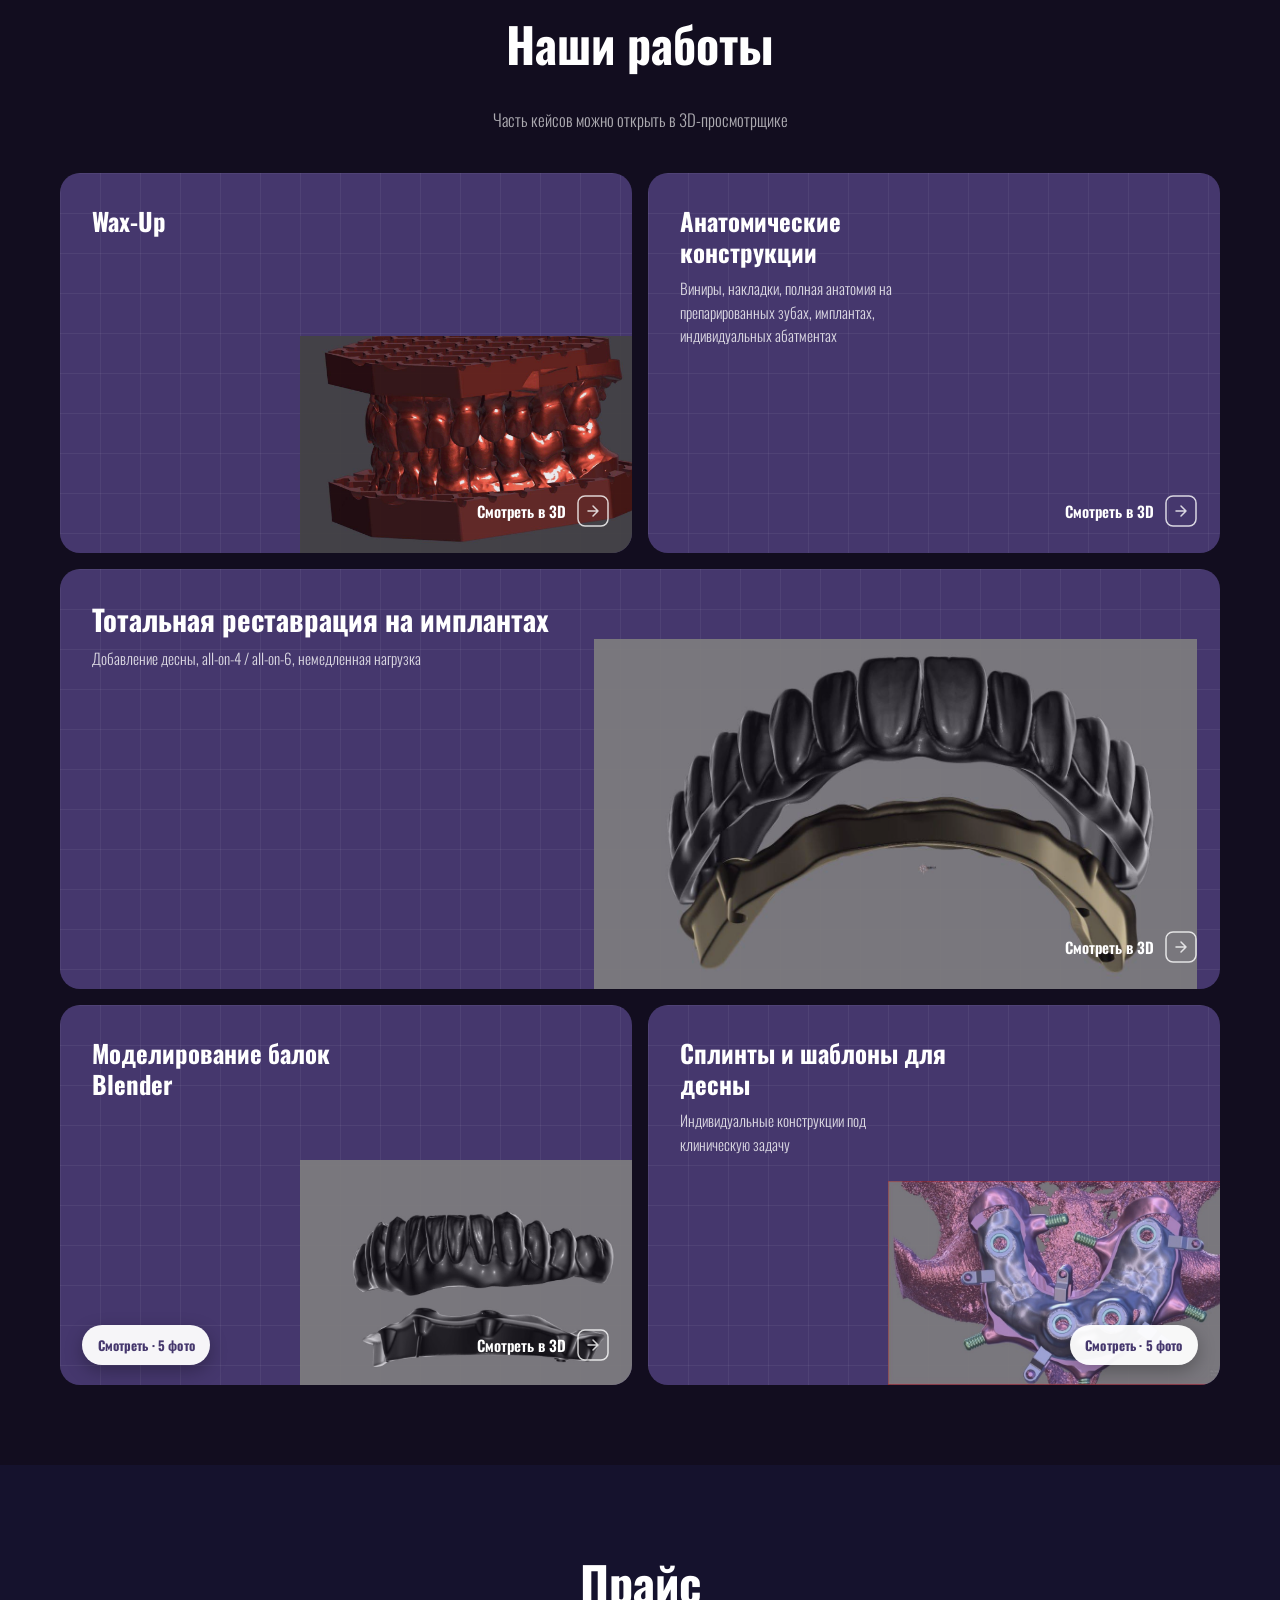
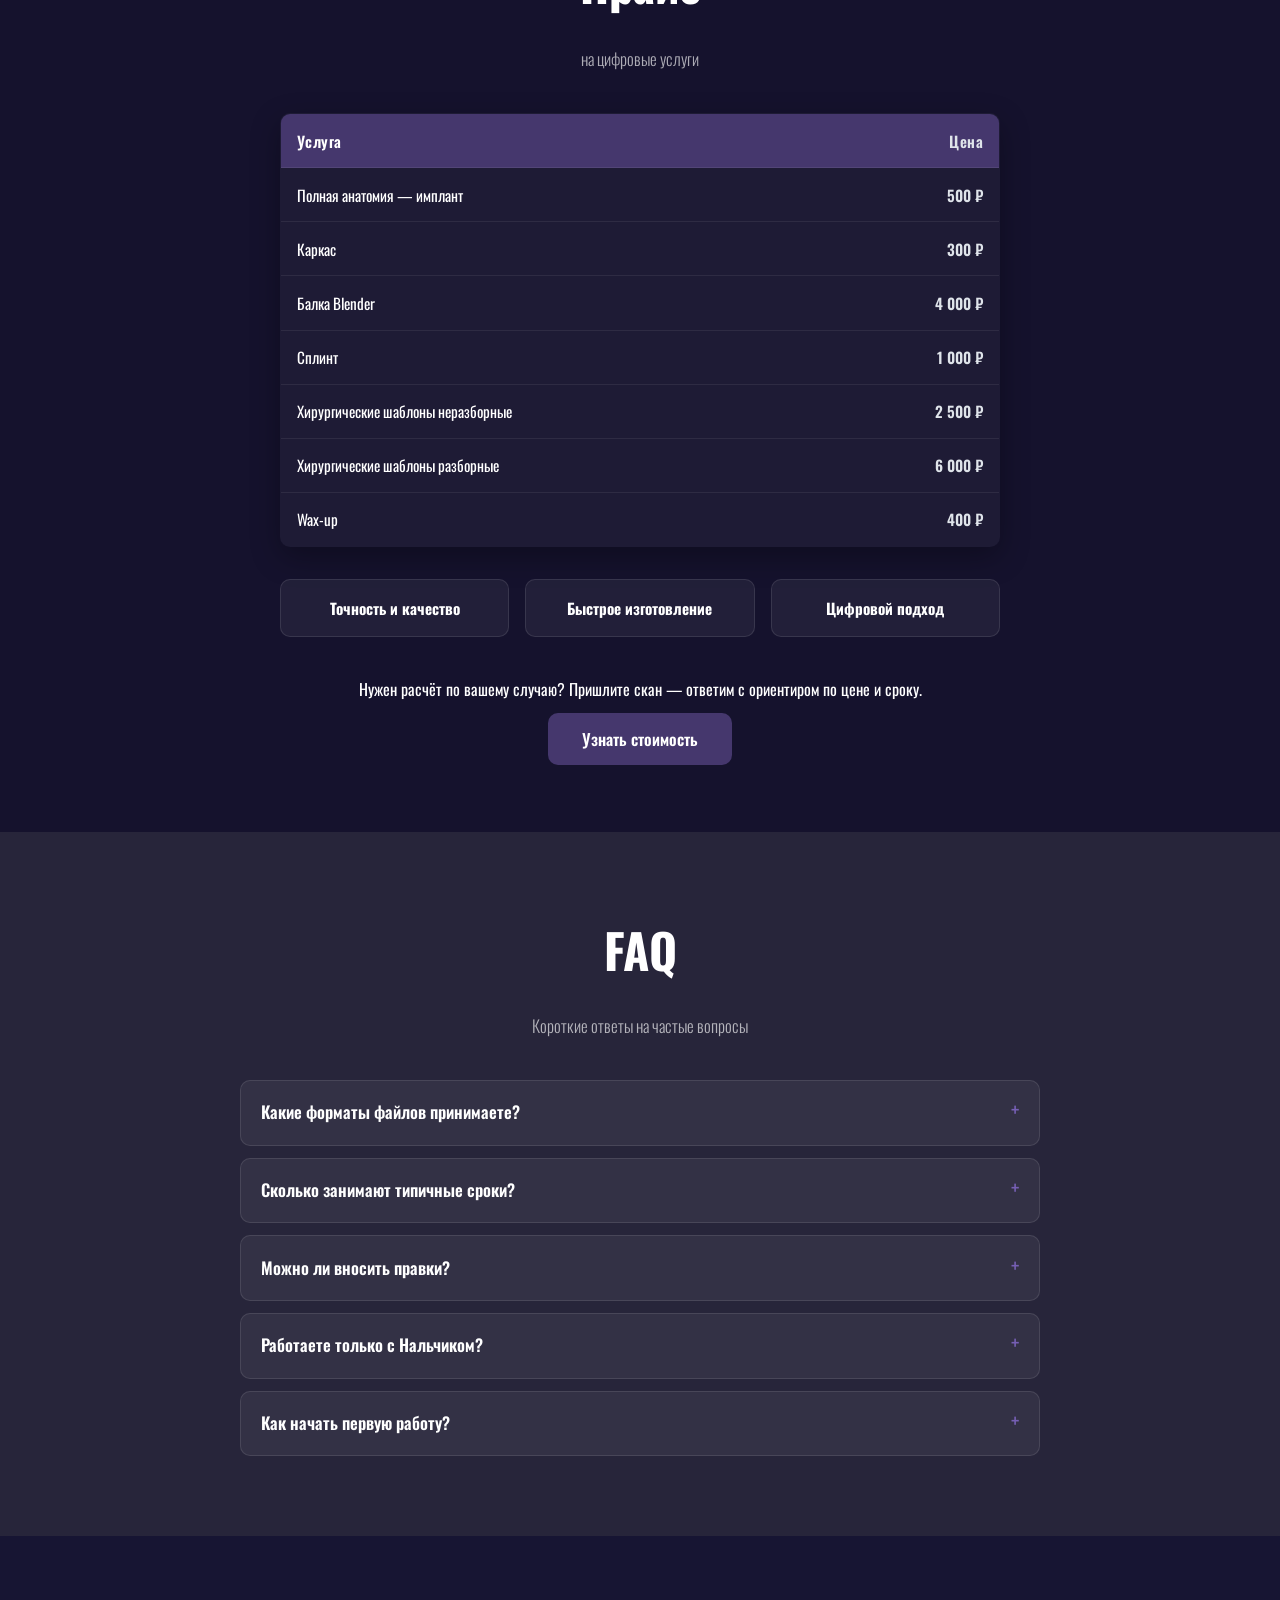
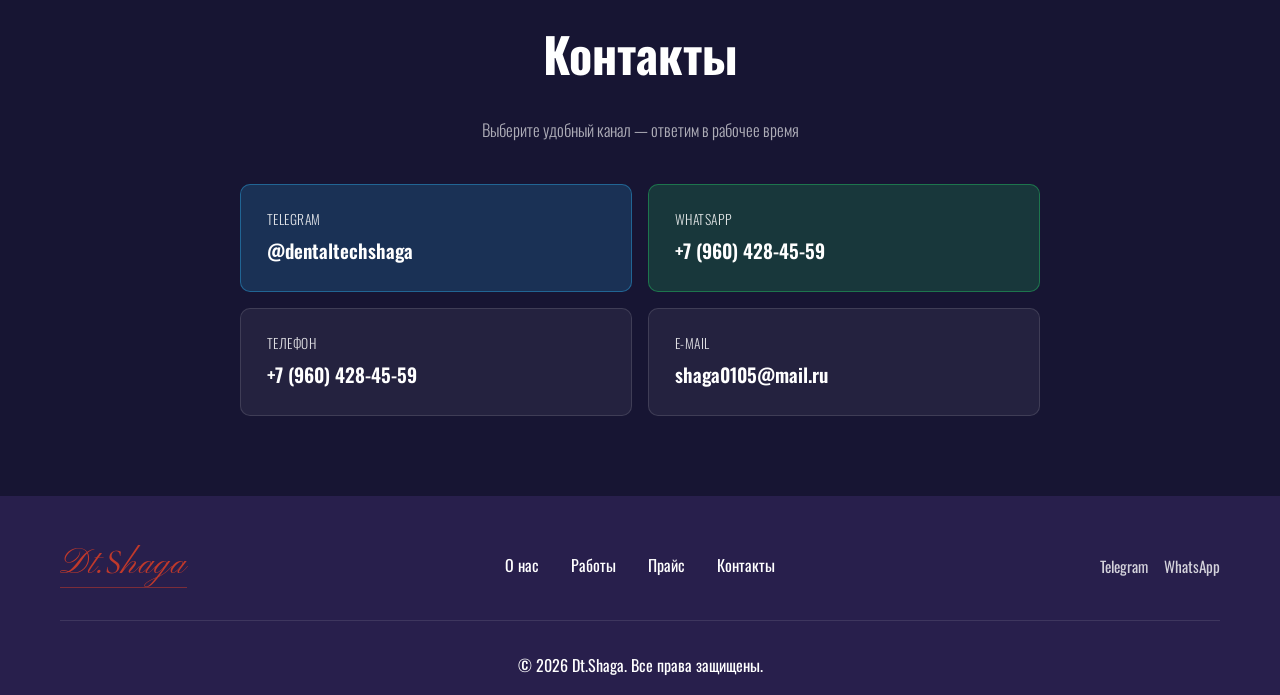
==== commit 86aaabbc: "fix" ====
--- a/index.html
+++ b/index.html
@@ -56,7 +56,7 @@
                 </ul>
             </nav>
             <div class="social-links">
-                <a href="https://wa.me/79604284559?text=%D0%97%D0%B4%D1%80%D0%B0%D0%B2%D1%81%D1%82%D0%B2%D1%83%D0%B9%D1%82%D0%B5%21%20%D0%98%D0%BD%D1%82%D0%B5%D1%80%D0%B5%D1%81%D1%83%D0%B5%D1%82%20%D0%BC%D0%BE%D0%B4%D0%B5%D0%BB%D0%B8%D1%80%D0%BE%D0%B2%D0%B0%D0%BD%D0%B8%D0%B5" target="_blank" rel="noopener noreferrer" class="social-link" aria-label="WhatsApp">
+                <a href="https://wa.me/79604284559?text=%D0%97%D0%B4%D1%80%D0%B0%D0%B2%D1%81%D1%82%D0%B2%D1%83%D0%B9%D1%82%D0%B5!%20%D0%98%D0%BD%D1%82%D0%B5%D1%80%D0%B5%D1%81%D1%83%D0%B5%D1%82%20%D0%BC%D0%BE%D0%B4%D0%B5%D0%BB%D0%B8%D1%80%D0%BE%D0%B2%D0%B0%D0%BD%D0%B8%D0%B5" target="_blank" rel="noopener noreferrer" class="social-link" aria-label="WhatsApp">
                     <svg viewBox="0 0 32 32" xmlns="http://www.w3.org/2000/svg" aria-hidden="true">
                         <g transform="translate(4 4)" fill="none" fill-rule="evenodd">
                             <circle fill="#25D366" cx="12" cy="12" r="12"/>
@@ -423,7 +423,7 @@
                         <span class="contact-action__label">Telegram</span>
                         <span class="contact-action__value">@dentaltechshaga</span>
                     </a>
-                    <a href="https://wa.me/79604284559?text=%D0%97%D0%B4%D1%80%D0%B0%D0%B2%D1%81%D1%82%D0%B2%D1%83%D0%B9%D1%82%D0%B5%21%20%D0%98%D0%BD%D1%82%D0%B5%D1%80%D0%B5%D1%81%D1%83%D0%B5%D1%82%20%D0%BC%D0%BE%D0%B4%D0%B5%D0%BB%D0%B8%D1%80%D0%BE%D0%B2%D0%B0%D0%BD%D0%B8%D0%B5" target="_blank" rel="noopener noreferrer" class="contact-action contact-action--whatsapp">
+                    <a href="https://wa.me/79604284559?text=%D0%97%D0%B4%D1%80%D0%B0%D0%B2%D1%81%D1%82%D0%B2%D1%83%D0%B9%D1%82%D0%B5!%20%D0%98%D0%BD%D1%82%D0%B5%D1%80%D0%B5%D1%81%D1%83%D0%B5%D1%82%20%D0%BC%D0%BE%D0%B4%D0%B5%D0%BB%D0%B8%D1%80%D0%BE%D0%B2%D0%B0%D0%BD%D0%B8%D0%B5" target="_blank" rel="noopener noreferrer" class="contact-action contact-action--whatsapp">
                         <span class="contact-action__label">WhatsApp</span>
                         <span class="contact-action__value">+7 (960) 428-45-59</span>
                     </a>
@@ -470,7 +470,7 @@
         <a href="https://t.me/dentaltechshaga" target="_blank" rel="noopener noreferrer" class="float-cta__btn float-cta__btn--telegram" aria-label="Написать в Telegram">
             <svg viewBox="0 0 32 32" width="28" height="28" aria-hidden="true"><circle fill="#2CA5E0" cx="16" cy="16" r="12"/><path fill="#fff" d="m13.556 18.362 5.47 4.042c.625.344 1.076.166 1.231-.58l2.228-10.494c.229-.915-.347-1.329-.944-1.059L8.46 15.316c-.892.358-.887.856-.162 1.078l3.357 1.047 7.769-4.9c.366-.222.703-.103.427.142"/></svg>
         </a>
-        <a href="https://wa.me/79604284559?text=%D0%97%D0%B4%D1%80%D0%B0%D0%B2%D1%81%D1%82%D0%B2%D1%83%D0%B9%D1%82%D0%B5%21%20%D0%98%D0%BD%D1%82%D0%B5%D1%80%D0%B5%D1%81%D1%83%D0%B5%D1%82%20%D0%BC%D0%BE%D0%B4%D0%B5%D0%BB%D0%B8%D1%80%D0%BE%D0%B2%D0%B0%D0%BD%D0%B8%D0%B5" target="_blank" rel="noopener noreferrer" class="float-cta__btn float-cta__btn--whatsapp" aria-label="Написать в WhatsApp">
+        <a href="https://wa.me/79604284559?text=%D0%97%D0%B4%D1%80%D0%B0%D0%B2%D1%81%D1%82%D0%B2%D1%83%D0%B9%D1%82%D0%B5!%20%D0%98%D0%BD%D1%82%D0%B5%D1%80%D0%B5%D1%81%D1%83%D0%B5%D1%82%20%D0%BC%D0%BE%D0%B4%D0%B5%D0%BB%D0%B8%D1%80%D0%BE%D0%B2%D0%B0%D0%BD%D0%B8%D0%B5" target="_blank" rel="noopener noreferrer" class="float-cta__btn float-cta__btn--whatsapp" aria-label="Написать в WhatsApp">
             <svg viewBox="0 0 32 32" width="28" height="28" xmlns="http://www.w3.org/2000/svg" aria-hidden="true">
                 <g transform="translate(4 4)" fill="none" fill-rule="evenodd">
                     <circle fill="#25D366" cx="12" cy="12" r="12"/>
@@ -494,7 +494,7 @@
                 </div>
                 <div class="footer-social">
                     <a href="https://t.me/dentaltechshaga" target="_blank" rel="noopener noreferrer" aria-label="Telegram">Telegram</a>
-                    <a href="https://wa.me/79604284559?text=%D0%97%D0%B4%D1%80%D0%B0%D0%B2%D1%81%D1%82%D0%B2%D1%83%D0%B9%D1%82%D0%B5%21%20%D0%98%D0%BD%D1%82%D0%B5%D1%80%D0%B5%D1%81%D1%83%D0%B5%D1%82%20%D0%BC%D0%BE%D0%B4%D0%B5%D0%BB%D0%B8%D1%80%D0%BE%D0%B2%D0%B0%D0%BD%D0%B8%D0%B5" target="_blank" rel="noopener noreferrer" aria-label="WhatsApp">WhatsApp</a>
+                    <a href="https://wa.me/79604284559?text=%D0%97%D0%B4%D1%80%D0%B0%D0%B2%D1%81%D1%82%D0%B2%D1%83%D0%B9%D1%82%D0%B5!%20%D0%98%D0%BD%D1%82%D0%B5%D1%80%D0%B5%D1%81%D1%83%D0%B5%D1%82%20%D0%BC%D0%BE%D0%B4%D0%B5%D0%BB%D0%B8%D1%80%D0%BE%D0%B2%D0%B0%D0%BD%D0%B8%D0%B5" target="_blank" rel="noopener noreferrer" aria-label="WhatsApp">WhatsApp</a>
                 </div>
             </div>
             <div class="footer-bottom">
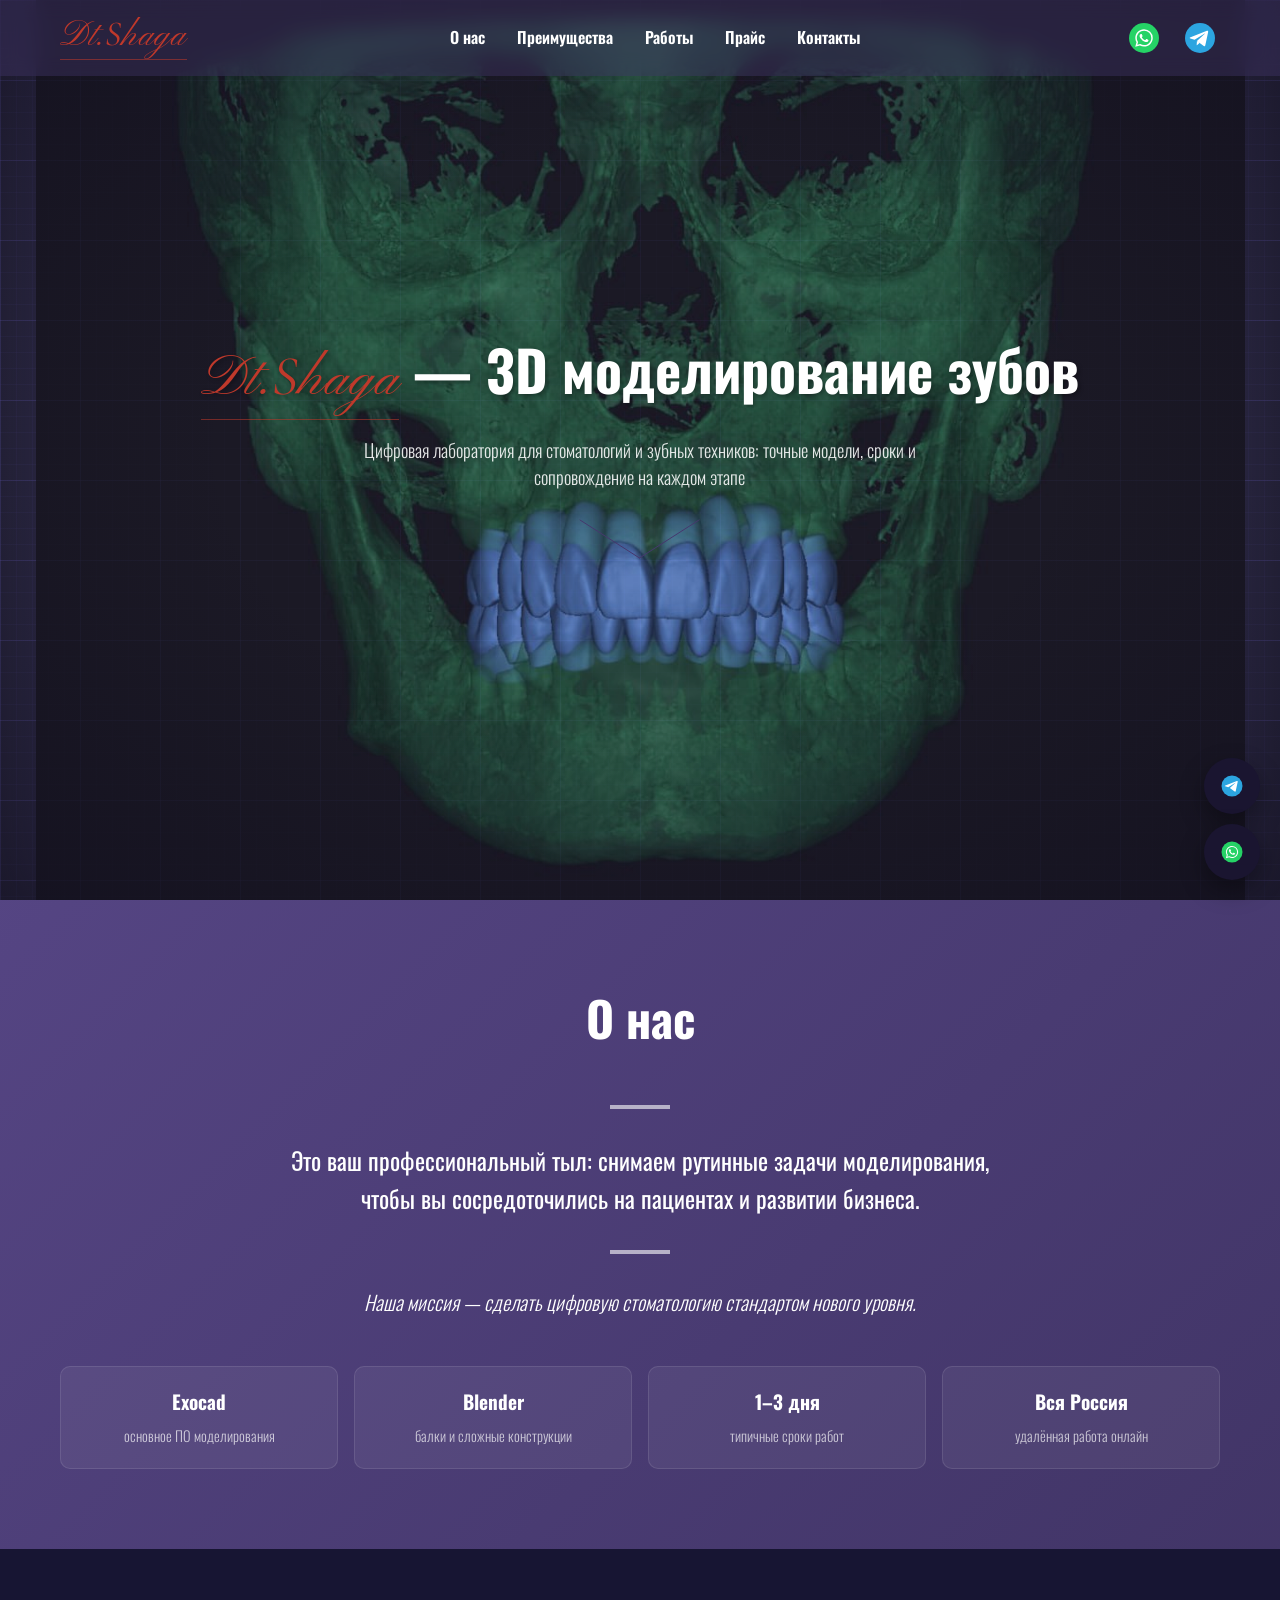
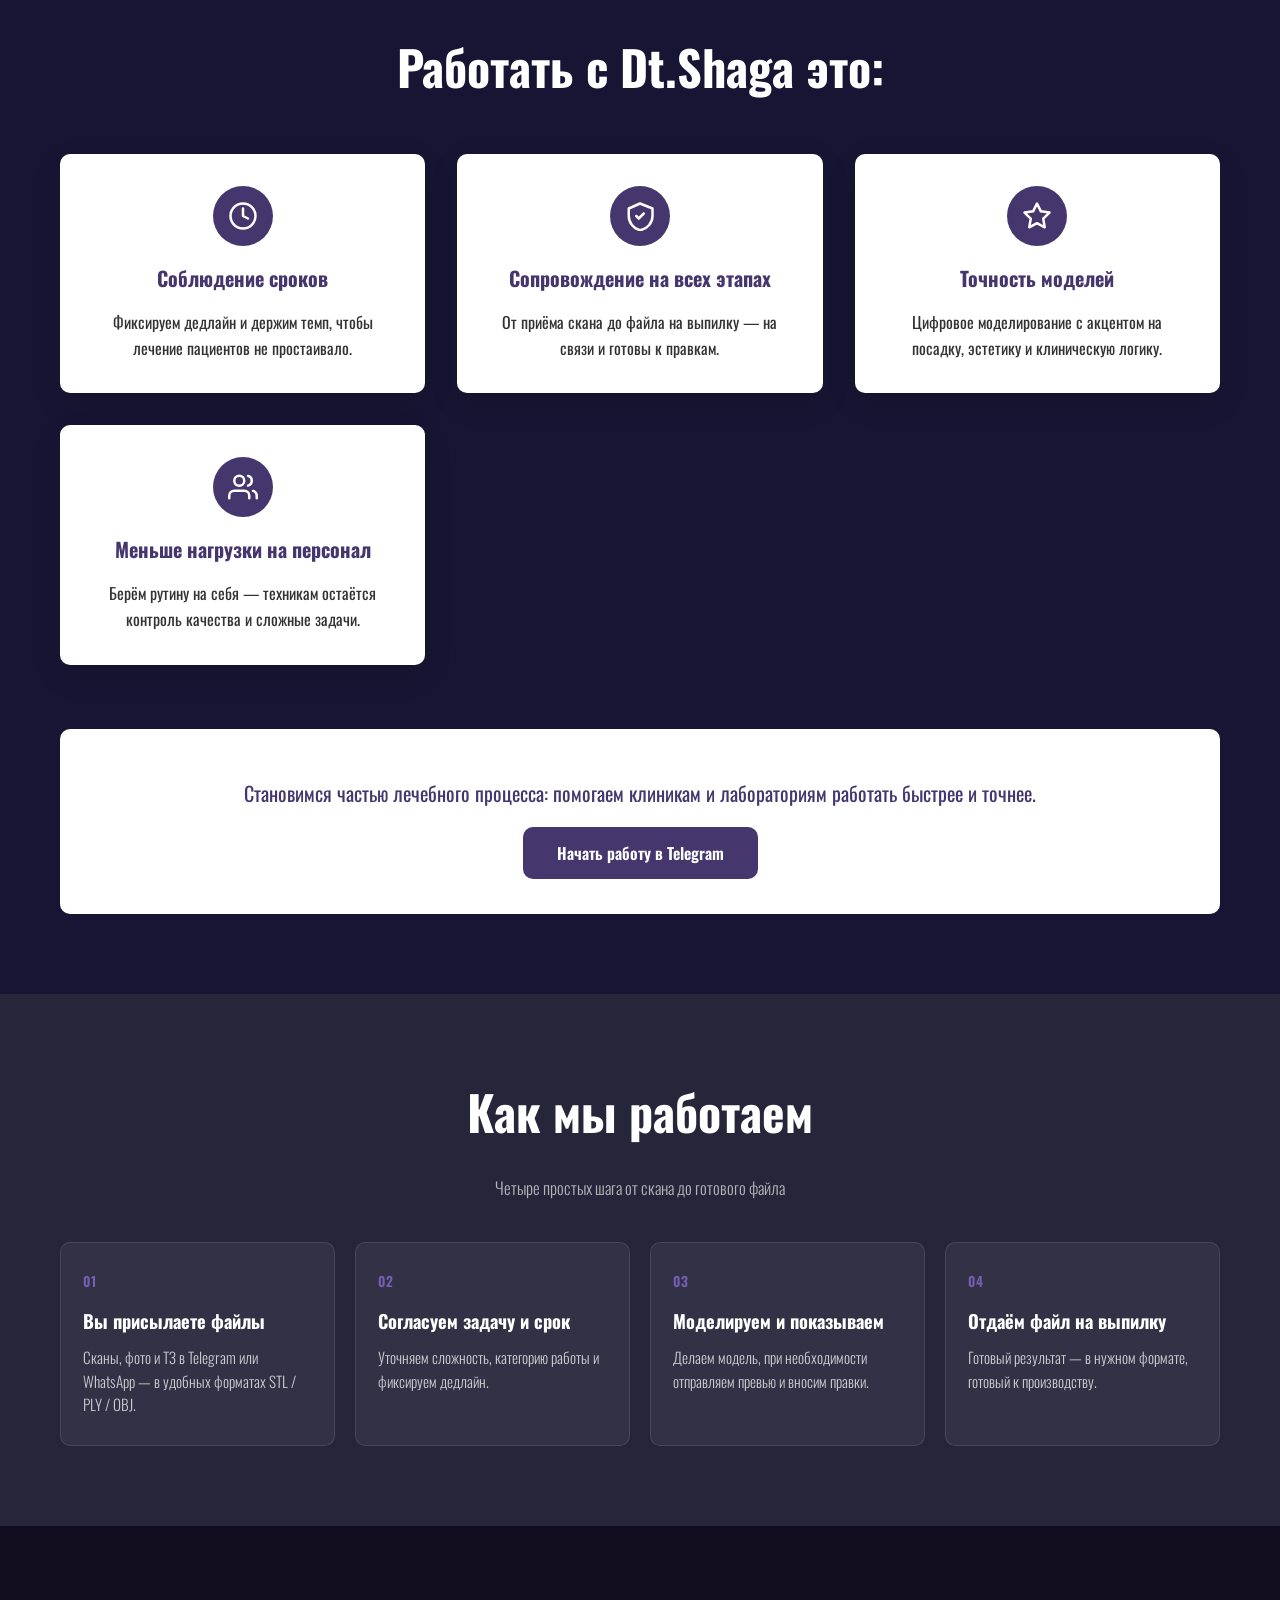
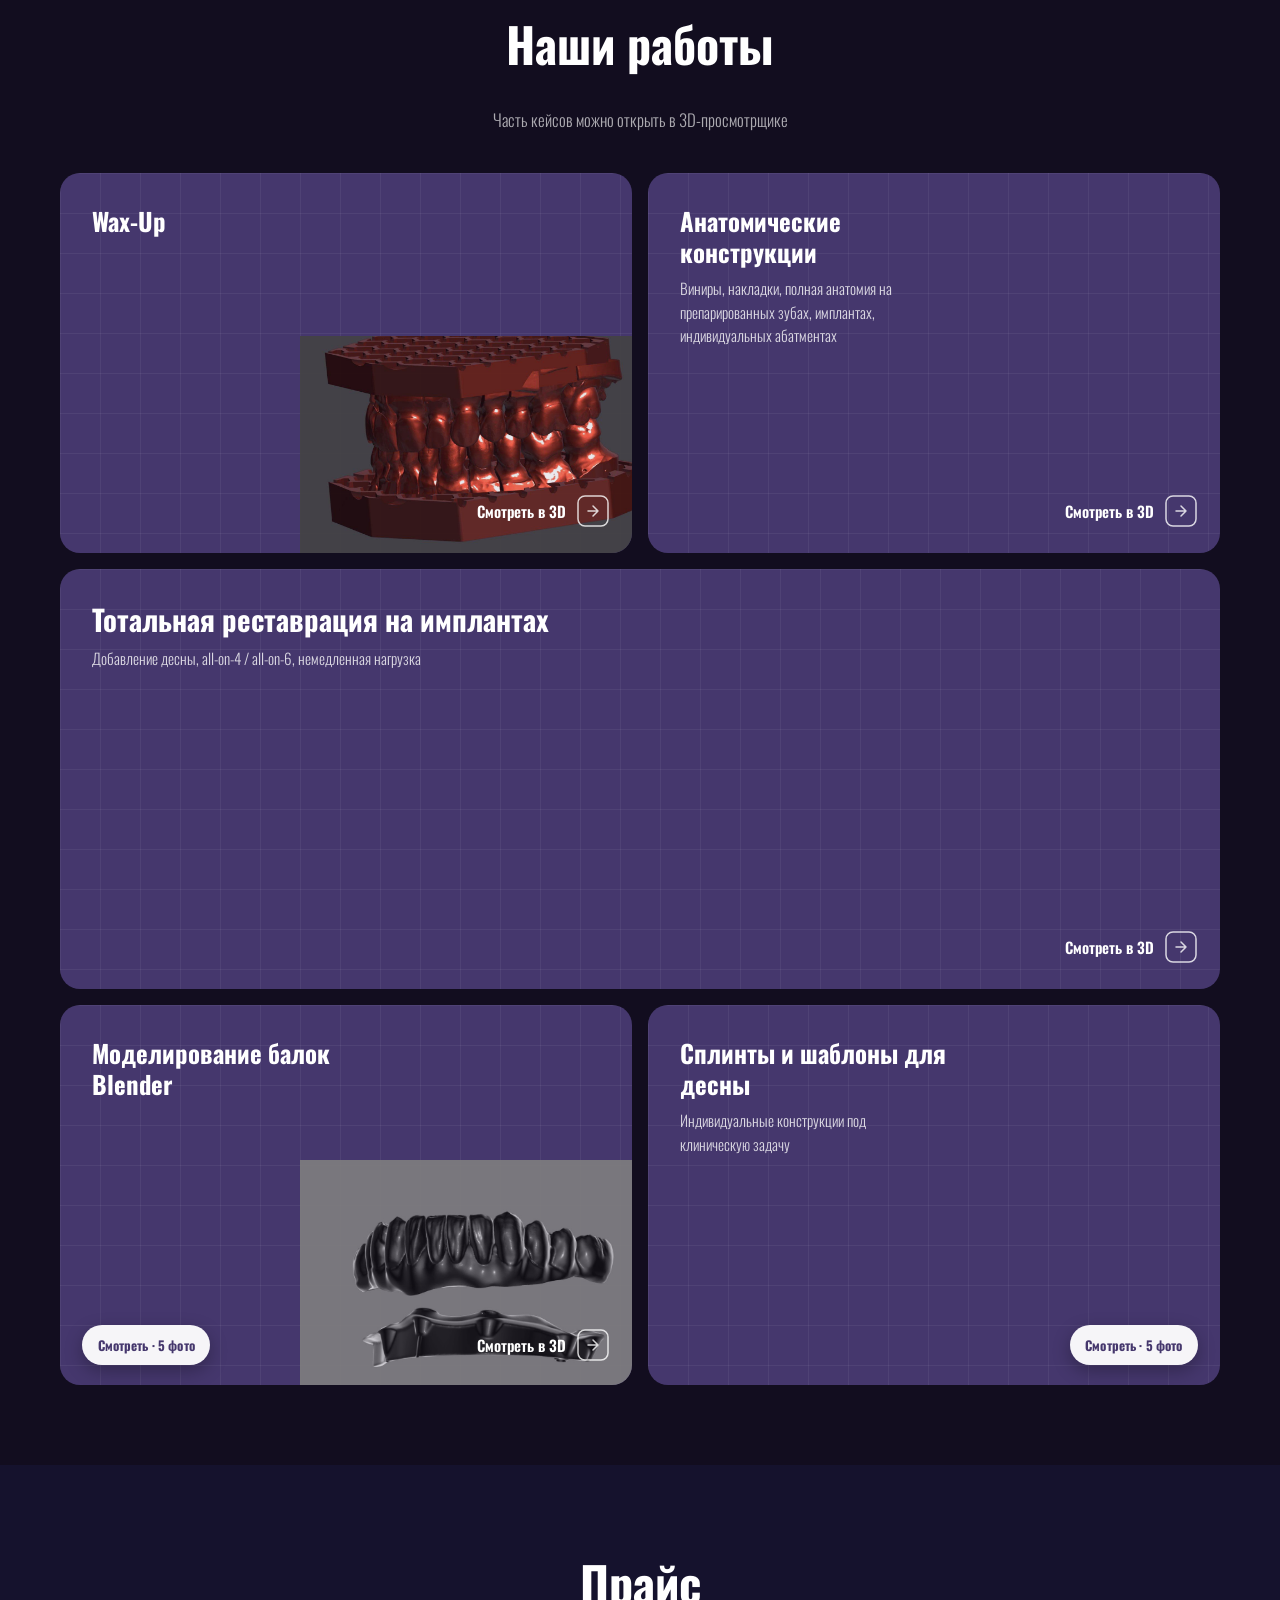
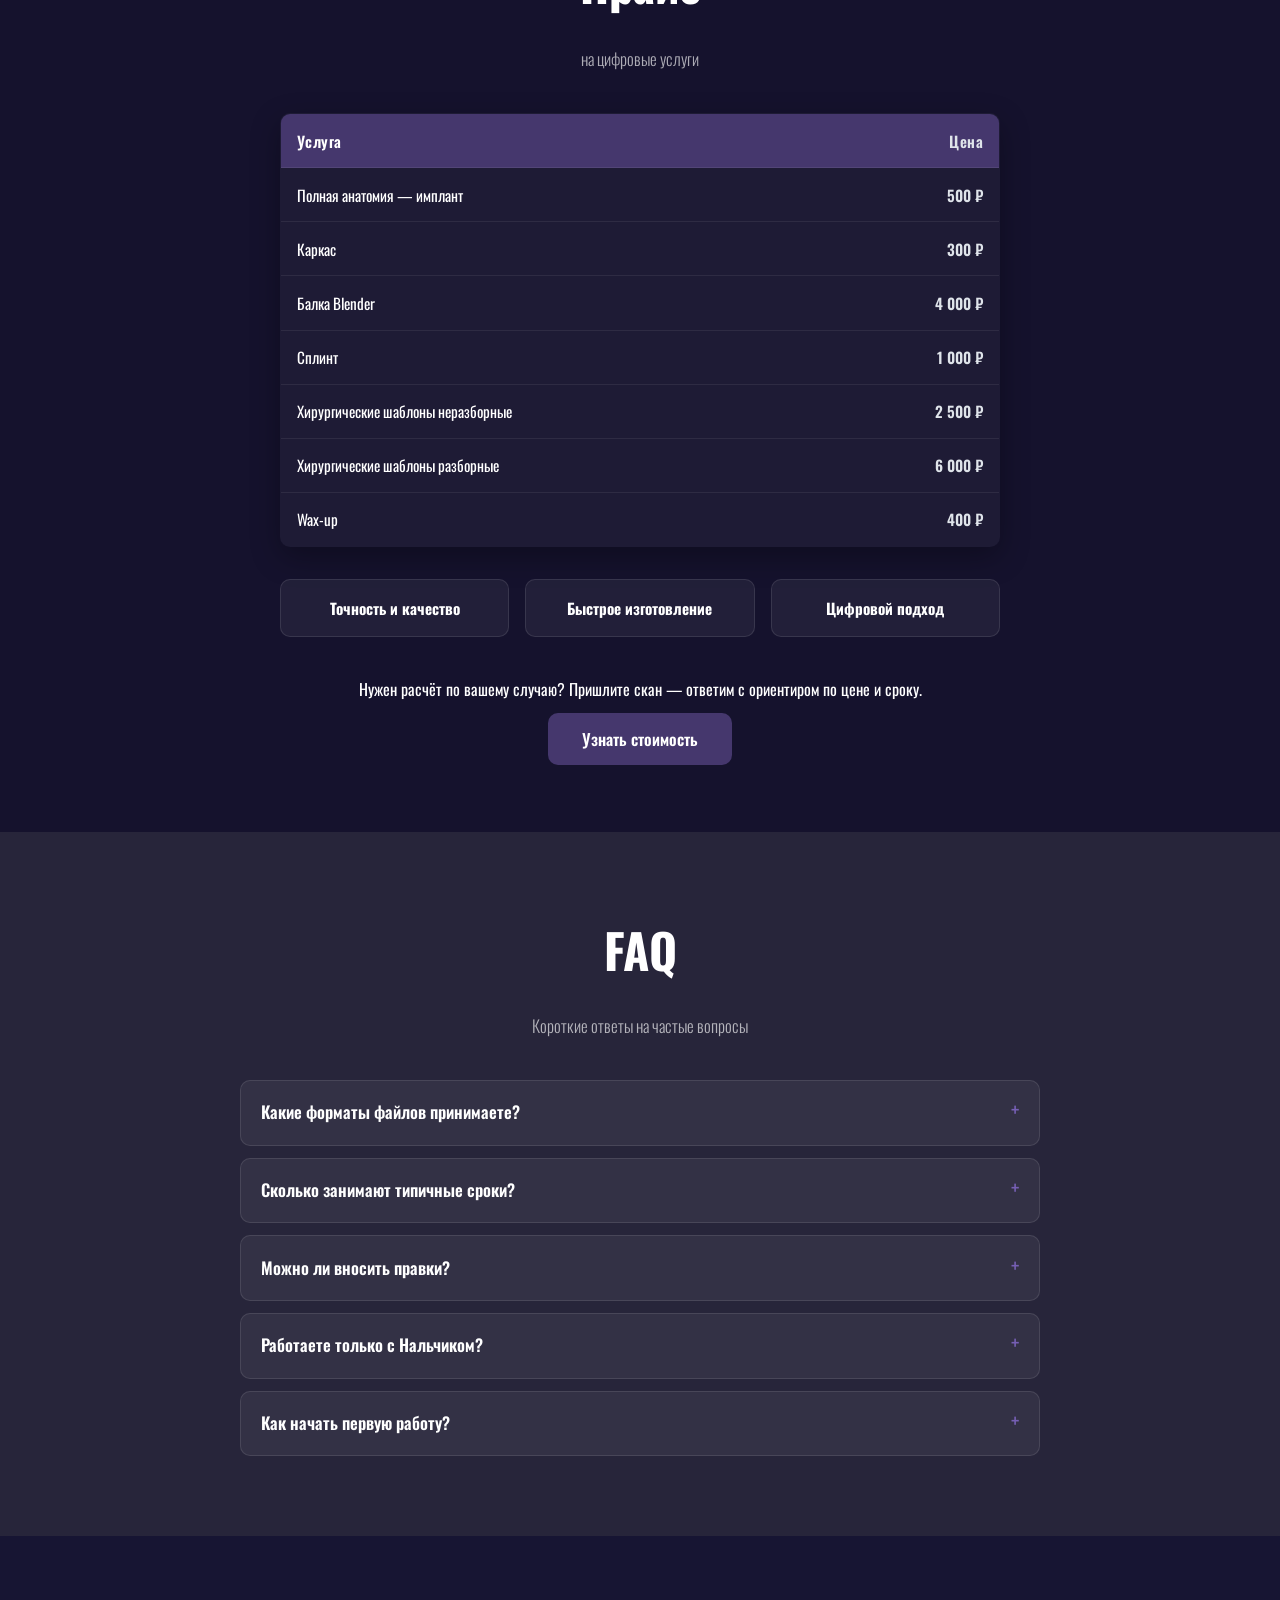
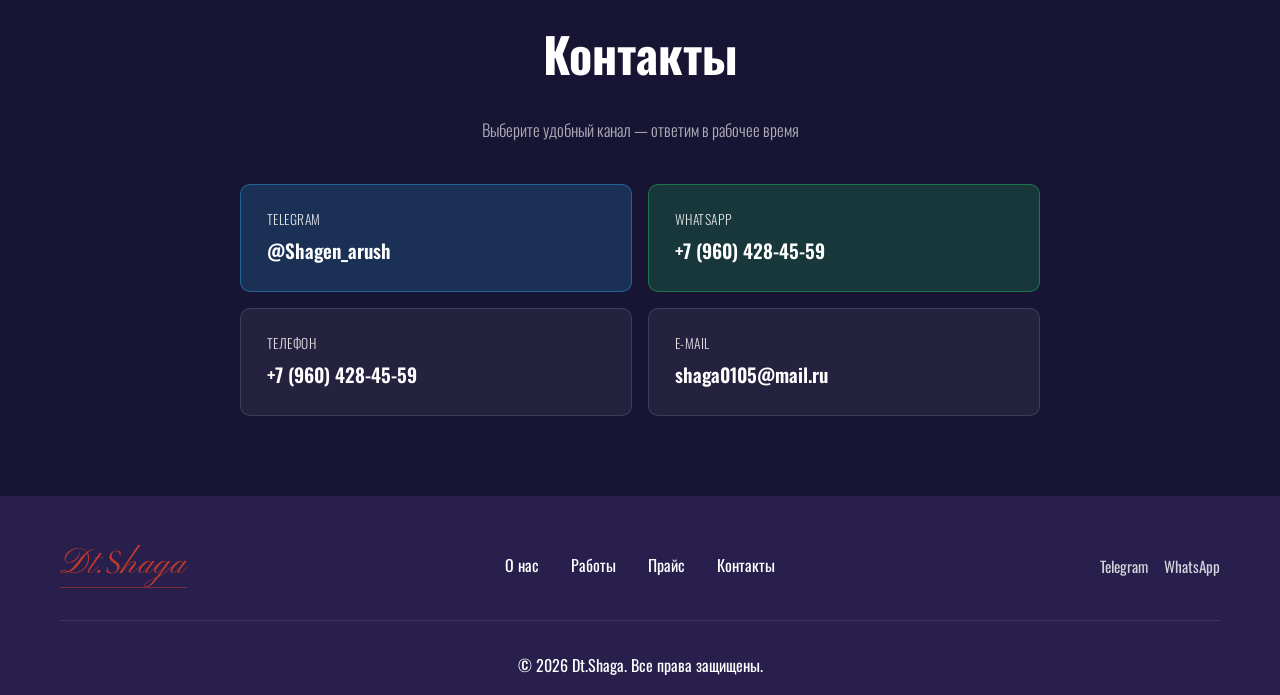
==== commit 35786ae8: "fix" ====
--- a/index.html
+++ b/index.html
@@ -64,7 +64,7 @@
                         </g>
                     </svg>
                 </a>
-                <a href="https://t.me/dentaltechshaga" target="_blank" rel="noopener noreferrer" class="social-link" aria-label="Telegram">
+                <a href="https://t.me/Shagen_arush" target="_blank" rel="noopener noreferrer" class="social-link" aria-label="Telegram">
                     <svg viewBox="0 0 32 32" xmlns="http://www.w3.org/2000/svg" aria-hidden="true">
                         <g fill="none" fill-rule="evenodd">
                             <circle fill="#2CA5E0" cx="16" cy="16" r="12"/>
@@ -199,7 +199,7 @@
                 </div>
                 <div class="advantages-cta">
                     <p>Становимся частью лечебного процесса: помогаем клиникам и лабораториям работать быстрее и точнее.</p>
-                    <a href="https://t.me/dentaltechshaga" target="_blank" rel="noopener noreferrer" class="btn-primary">Начать работу в Telegram</a>
+                    <a href="https://t.me/Shagen_arush" target="_blank" rel="noopener noreferrer" class="btn-primary">Начать работу в Telegram</a>
                 </div>
             </div>
         </section>
@@ -379,7 +379,7 @@
 
                 <div class="pricing-note">
                     <p>Нужен расчёт по вашему случаю? Пришлите скан — ответим с ориентиром по цене и сроку.</p>
-                    <a href="https://t.me/dentaltechshaga" target="_blank" rel="noopener noreferrer" class="btn-primary">Узнать стоимость</a>
+                    <a href="https://t.me/Shagen_arush" target="_blank" rel="noopener noreferrer" class="btn-primary">Узнать стоимость</a>
                 </div>
             </div>
         </section>
@@ -419,9 +419,9 @@
                 <p class="section-lead">Выберите удобный канал — ответим в рабочее время</p>
 
                 <div class="contact-actions">
-                    <a href="https://t.me/dentaltechshaga" target="_blank" rel="noopener noreferrer" class="contact-action contact-action--telegram">
+                    <a href="https://t.me/Shagen_arush" target="_blank" rel="noopener noreferrer" class="contact-action contact-action--telegram">
                         <span class="contact-action__label">Telegram</span>
-                        <span class="contact-action__value">@dentaltechshaga</span>
+                        <span class="contact-action__value">@Shagen_arush</span>
                     </a>
                     <a href="https://wa.me/79604284559?text=%D0%97%D0%B4%D1%80%D0%B0%D0%B2%D1%81%D1%82%D0%B2%D1%83%D0%B9%D1%82%D0%B5!%20%D0%98%D0%BD%D1%82%D0%B5%D1%80%D0%B5%D1%81%D1%83%D0%B5%D1%82%20%D0%BC%D0%BE%D0%B4%D0%B5%D0%BB%D0%B8%D1%80%D0%BE%D0%B2%D0%B0%D0%BD%D0%B8%D0%B5" target="_blank" rel="noopener noreferrer" class="contact-action contact-action--whatsapp">
                         <span class="contact-action__label">WhatsApp</span>
@@ -467,7 +467,7 @@
     </div>
 
     <div class="float-cta" aria-label="Быстрая связь">
-        <a href="https://t.me/dentaltechshaga" target="_blank" rel="noopener noreferrer" class="float-cta__btn float-cta__btn--telegram" aria-label="Написать в Telegram">
+        <a href="https://t.me/Shagen_arush" target="_blank" rel="noopener noreferrer" class="float-cta__btn float-cta__btn--telegram" aria-label="Написать в Telegram">
             <svg viewBox="0 0 32 32" width="28" height="28" aria-hidden="true"><circle fill="#2CA5E0" cx="16" cy="16" r="12"/><path fill="#fff" d="m13.556 18.362 5.47 4.042c.625.344 1.076.166 1.231-.58l2.228-10.494c.229-.915-.347-1.329-.944-1.059L8.46 15.316c-.892.358-.887.856-.162 1.078l3.357 1.047 7.769-4.9c.366-.222.703-.103.427.142"/></svg>
         </a>
         <a href="https://wa.me/79604284559?text=%D0%97%D0%B4%D1%80%D0%B0%D0%B2%D1%81%D1%82%D0%B2%D1%83%D0%B9%D1%82%D0%B5!%20%D0%98%D0%BD%D1%82%D0%B5%D1%80%D0%B5%D1%81%D1%83%D0%B5%D1%82%20%D0%BC%D0%BE%D0%B4%D0%B5%D0%BB%D0%B8%D1%80%D0%BE%D0%B2%D0%B0%D0%BD%D0%B8%D0%B5" target="_blank" rel="noopener noreferrer" class="float-cta__btn float-cta__btn--whatsapp" aria-label="Написать в WhatsApp">
@@ -493,7 +493,7 @@
                     <a href="#contacts">Контакты</a>
                 </div>
                 <div class="footer-social">
-                    <a href="https://t.me/dentaltechshaga" target="_blank" rel="noopener noreferrer" aria-label="Telegram">Telegram</a>
+                    <a href="https://t.me/Shagen_arush" target="_blank" rel="noopener noreferrer" aria-label="Telegram">Telegram</a>
                     <a href="https://wa.me/79604284559?text=%D0%97%D0%B4%D1%80%D0%B0%D0%B2%D1%81%D1%82%D0%B2%D1%83%D0%B9%D1%82%D0%B5!%20%D0%98%D0%BD%D1%82%D0%B5%D1%80%D0%B5%D1%81%D1%83%D0%B5%D1%82%20%D0%BC%D0%BE%D0%B4%D0%B5%D0%BB%D0%B8%D1%80%D0%BE%D0%B2%D0%B0%D0%BD%D0%B8%D0%B5" target="_blank" rel="noopener noreferrer" aria-label="WhatsApp">WhatsApp</a>
                 </div>
             </div>
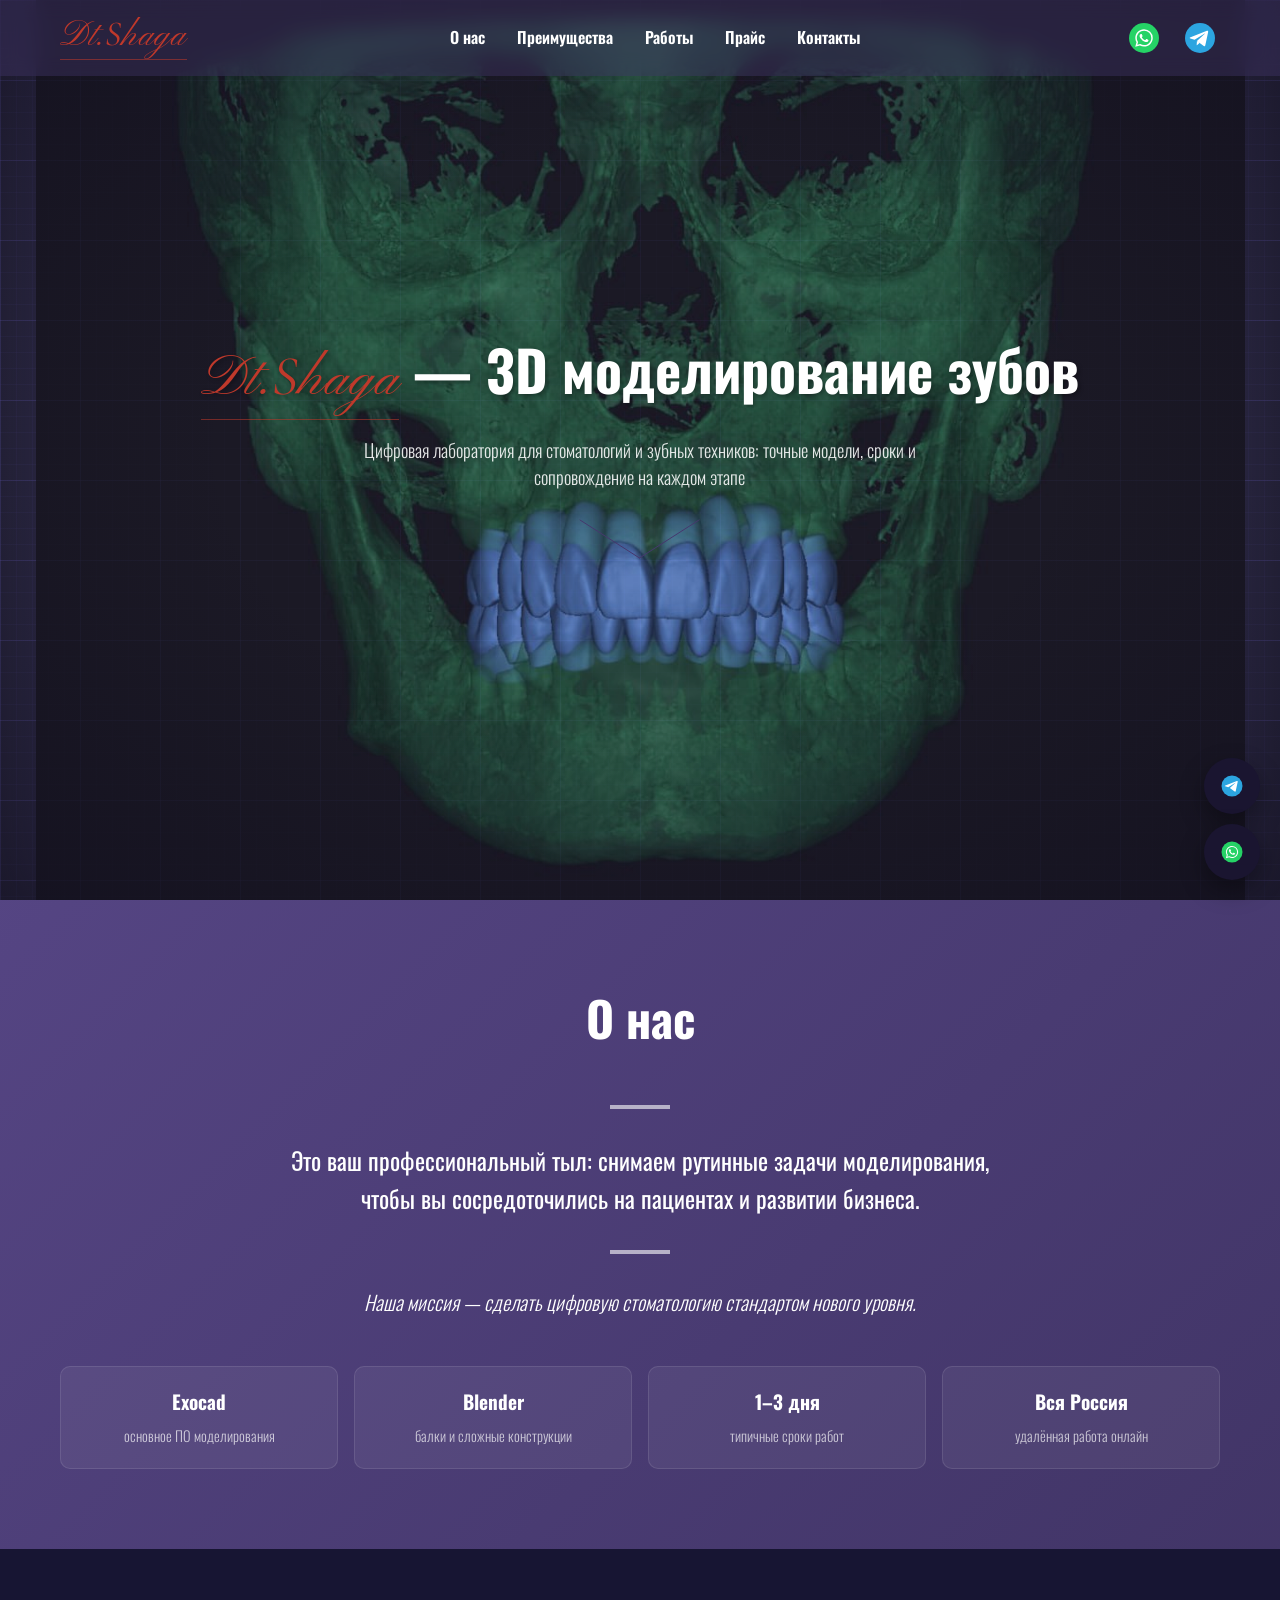
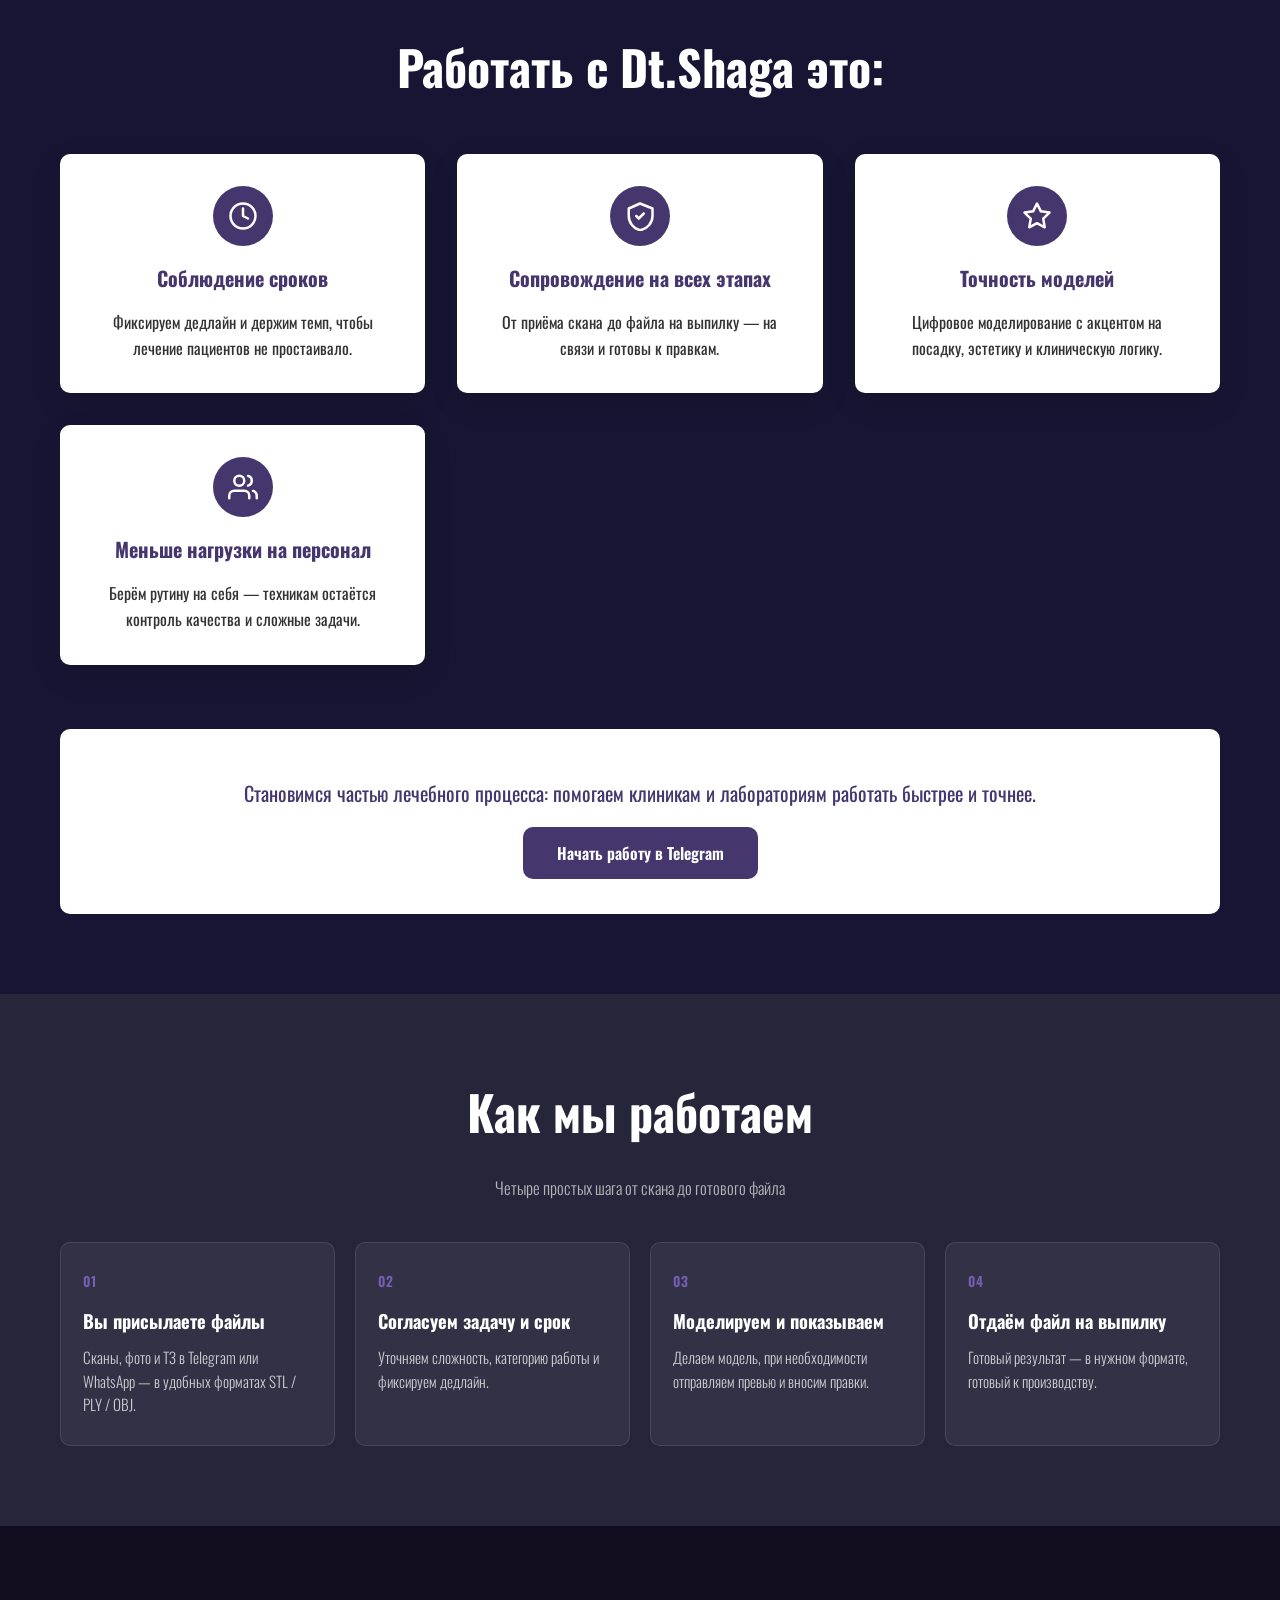
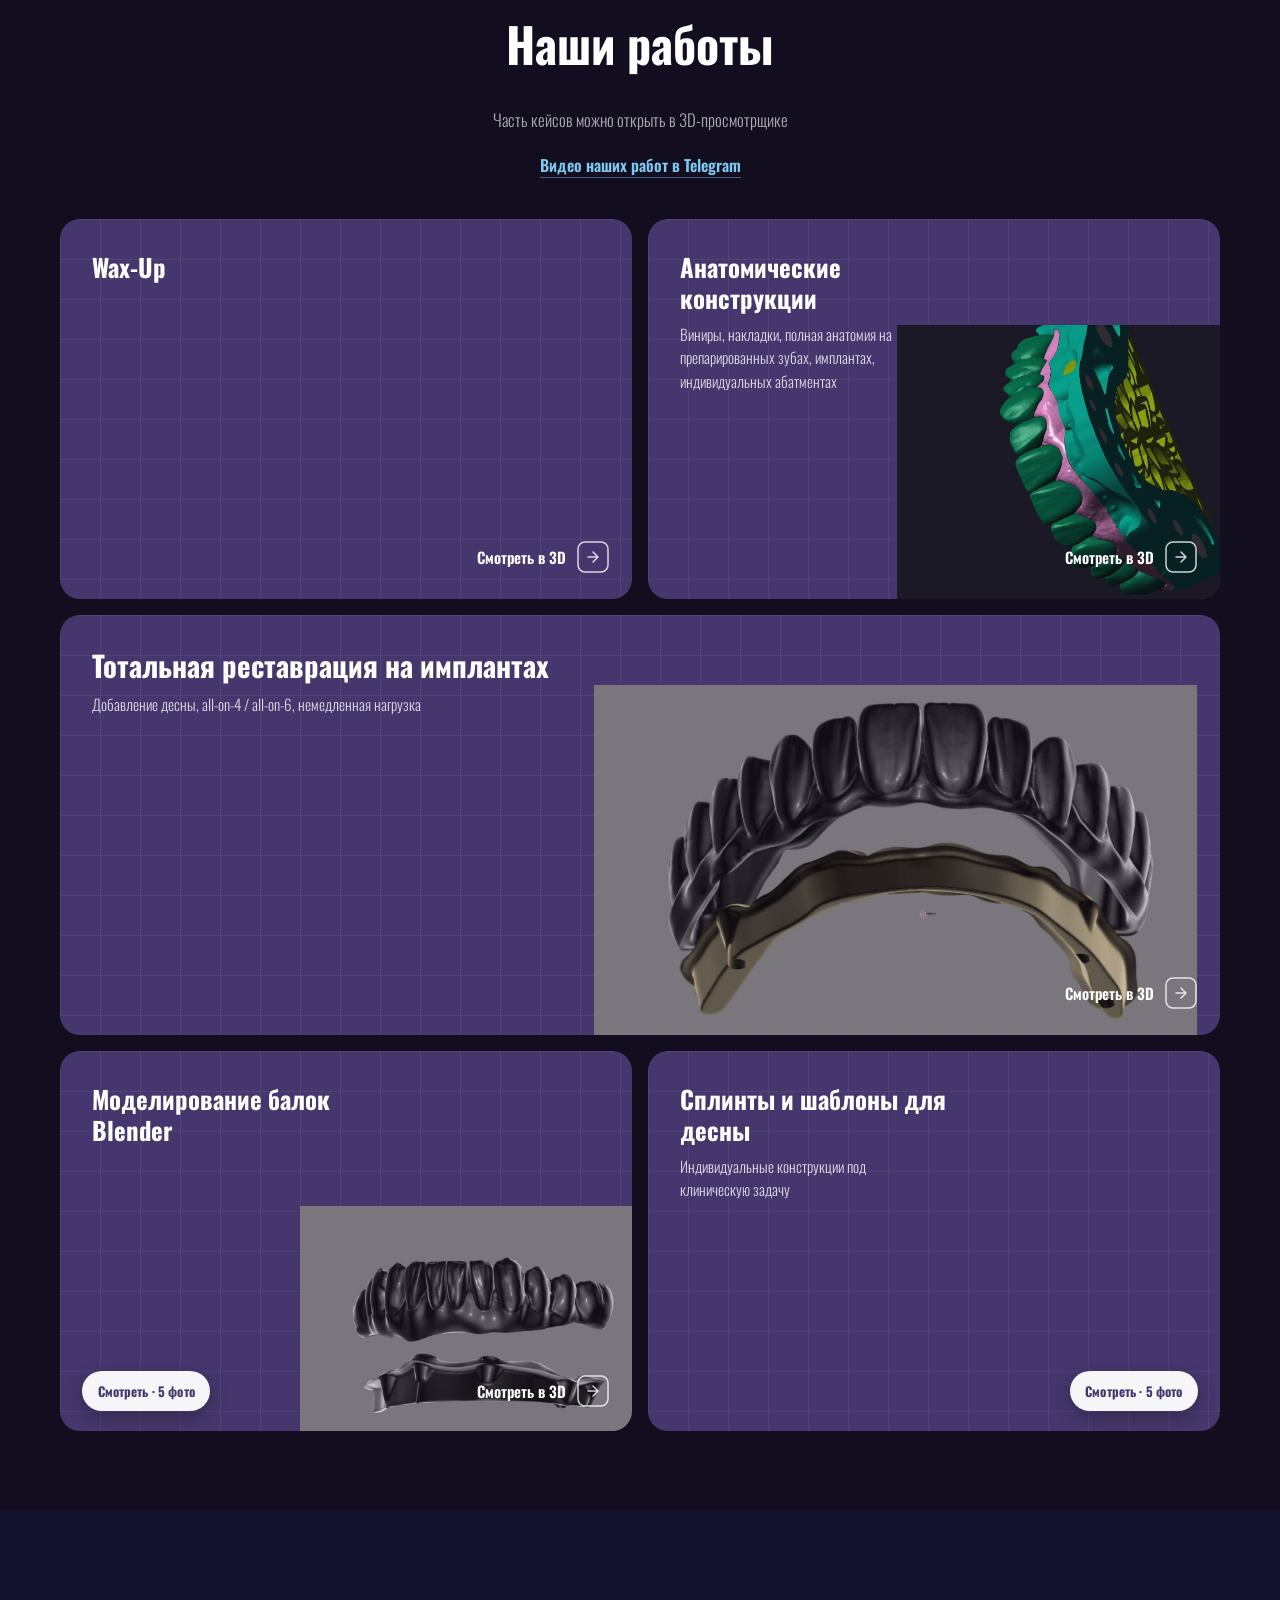
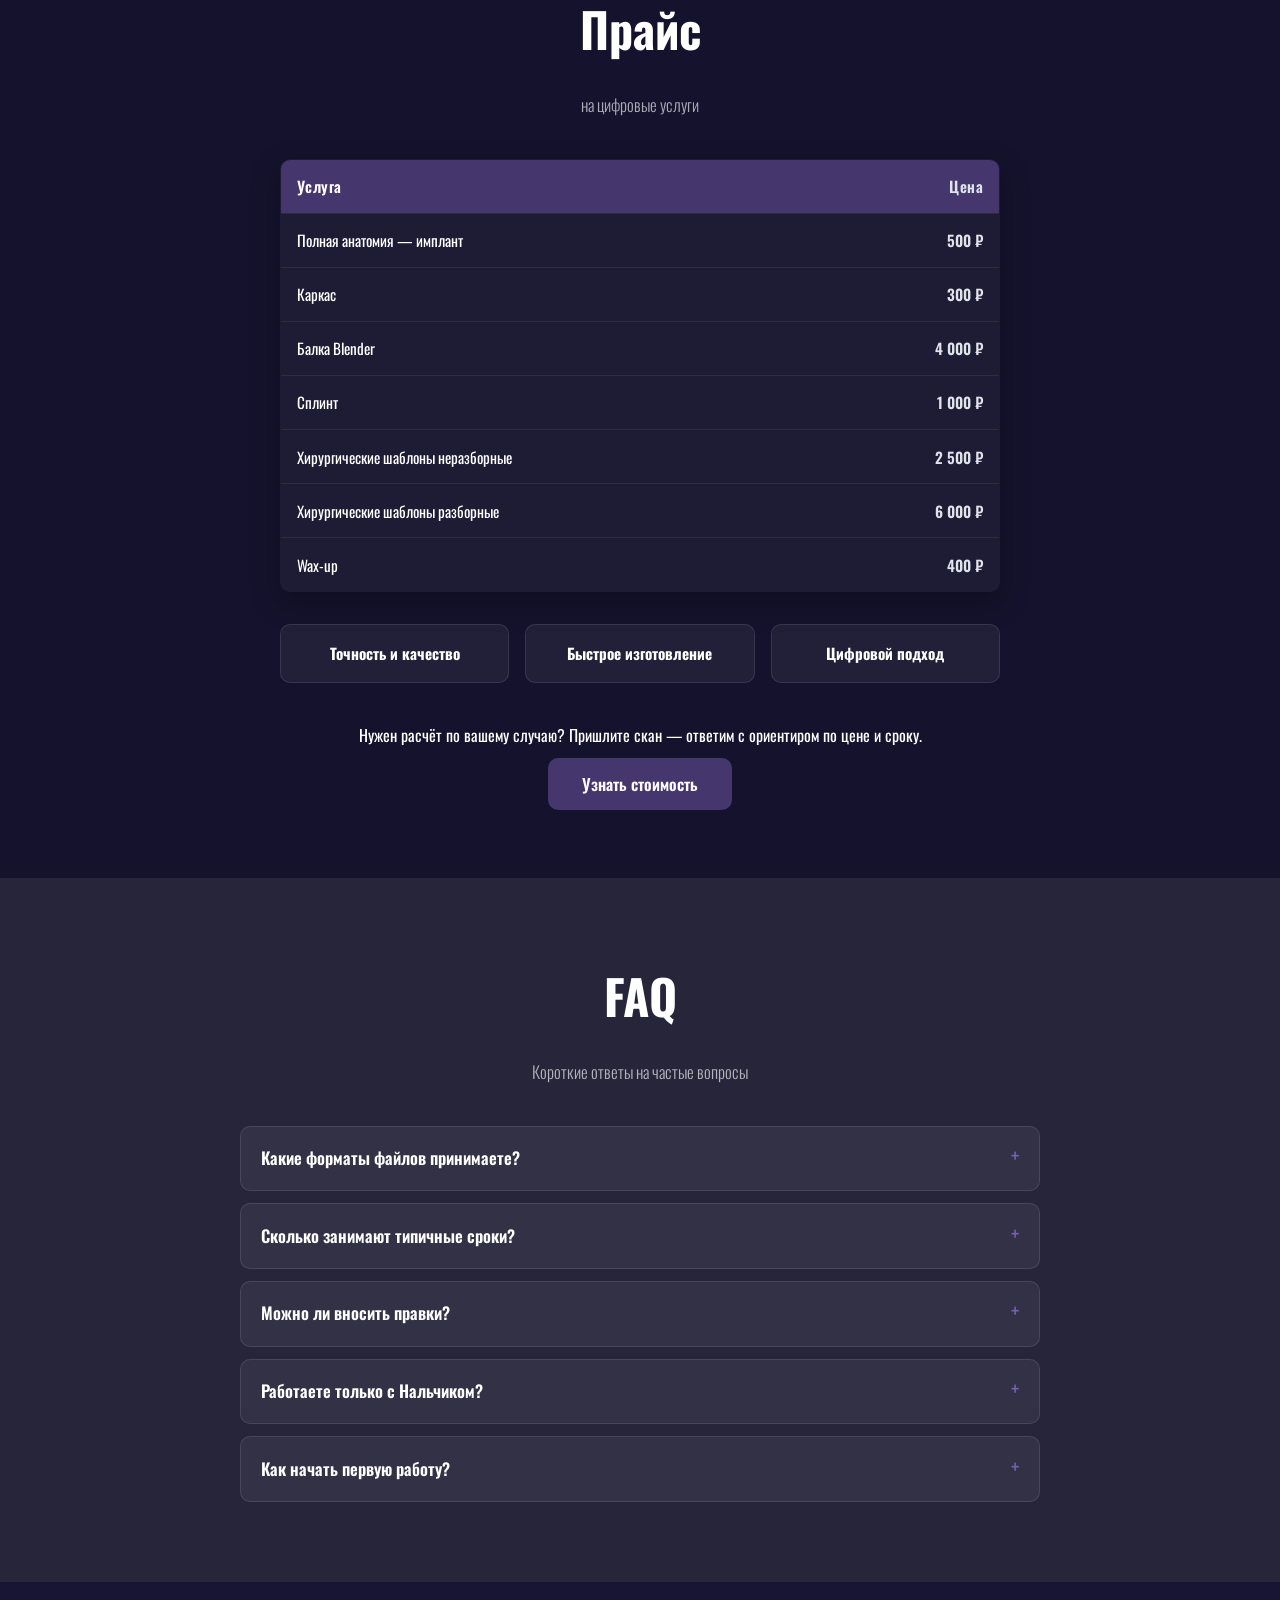
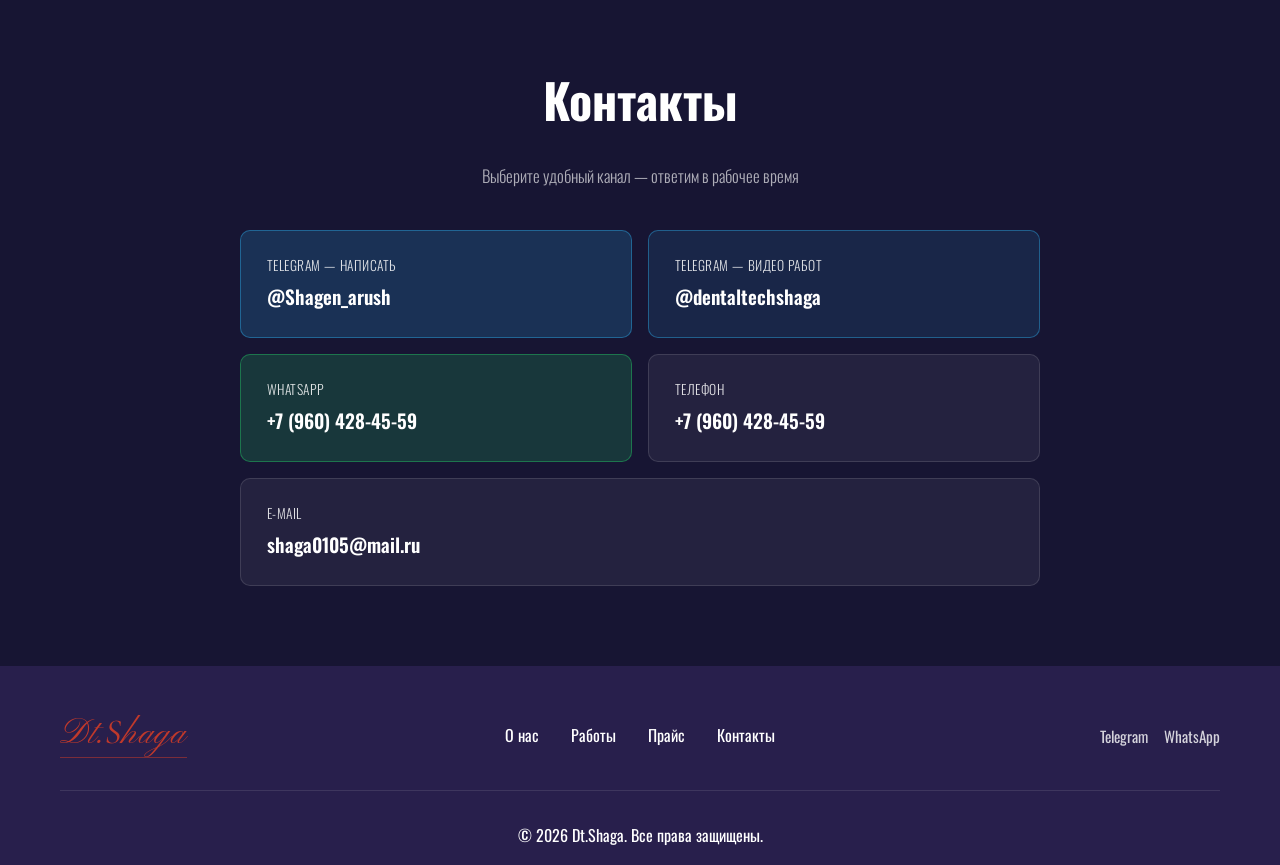
==== commit 03b4e7a2: "fix" ====
--- a/index.html
+++ b/index.html
@@ -237,6 +237,9 @@
             <div class="container">
                 <h2 class="section-title">Наши работы</h2>
                 <p class="section-lead">Часть кейсов можно открыть в 3D-просмотрщике</p>
+                <p class="portfolio-video-link">
+                    <a href="https://t.me/dentaltechshaga" target="_blank" rel="noopener noreferrer">Видео наших работ в Telegram</a>
+                </p>
 
                 <div class="bento-grid">
                     <div class="bento-card">
@@ -420,8 +423,12 @@
 
                 <div class="contact-actions">
                     <a href="https://t.me/Shagen_arush" target="_blank" rel="noopener noreferrer" class="contact-action contact-action--telegram">
-                        <span class="contact-action__label">Telegram</span>
+                        <span class="contact-action__label">Telegram — написать</span>
                         <span class="contact-action__value">@Shagen_arush</span>
+                    </a>
+                    <a href="https://t.me/dentaltechshaga" target="_blank" rel="noopener noreferrer" class="contact-action contact-action--telegram-video">
+                        <span class="contact-action__label">Telegram — видео работ</span>
+                        <span class="contact-action__value">@dentaltechshaga</span>
                     </a>
                     <a href="https://wa.me/79604284559?text=%D0%97%D0%B4%D1%80%D0%B0%D0%B2%D1%81%D1%82%D0%B2%D1%83%D0%B9%D1%82%D0%B5!%20%D0%98%D0%BD%D1%82%D0%B5%D1%80%D0%B5%D1%81%D1%83%D0%B5%D1%82%20%D0%BC%D0%BE%D0%B4%D0%B5%D0%BB%D0%B8%D1%80%D0%BE%D0%B2%D0%B0%D0%BD%D0%B8%D0%B5" target="_blank" rel="noopener noreferrer" class="contact-action contact-action--whatsapp">
                         <span class="contact-action__label">WhatsApp</span>
--- a/css/style.css
+++ b/css/style.css
@@ -401,6 +401,24 @@
     font-size: 1.05rem;
 }
 
+.portfolio-video-link {
+    text-align: center;
+    margin: -1.25rem 0 2.5rem;
+}
+
+.portfolio-video-link a {
+    color: #7ec8f0;
+    font-weight: 600;
+    text-decoration: none;
+    border-bottom: 1px solid rgba(126, 200, 240, 0.45);
+    transition: color 0.2s ease, border-color 0.2s ease;
+}
+
+.portfolio-video-link a:hover {
+    color: #fff;
+    border-bottom-color: rgba(255, 255, 255, 0.7);
+}
+
 .hero-scroll-indicator a {
     display: inline-block;
     transition: var(--transition);
@@ -1101,6 +1119,10 @@
     margin: 0 auto;
 }
 
+.contact-actions .contact-action--email {
+    grid-column: 1 / -1;
+}
+
 .contact-action {
     display: flex;
     flex-direction: column;
@@ -1128,9 +1150,14 @@
     font-weight: 600;
 }
 
-.contact-action--telegram {
+.contact-action--telegram,
+.contact-action--telegram-video {
     background: rgba(44, 165, 224, 0.2);
     border-color: rgba(44, 165, 224, 0.45);
+}
+
+.contact-action--telegram-video {
+    background: rgba(44, 165, 224, 0.12);
 }
 
 .contact-action--whatsapp {
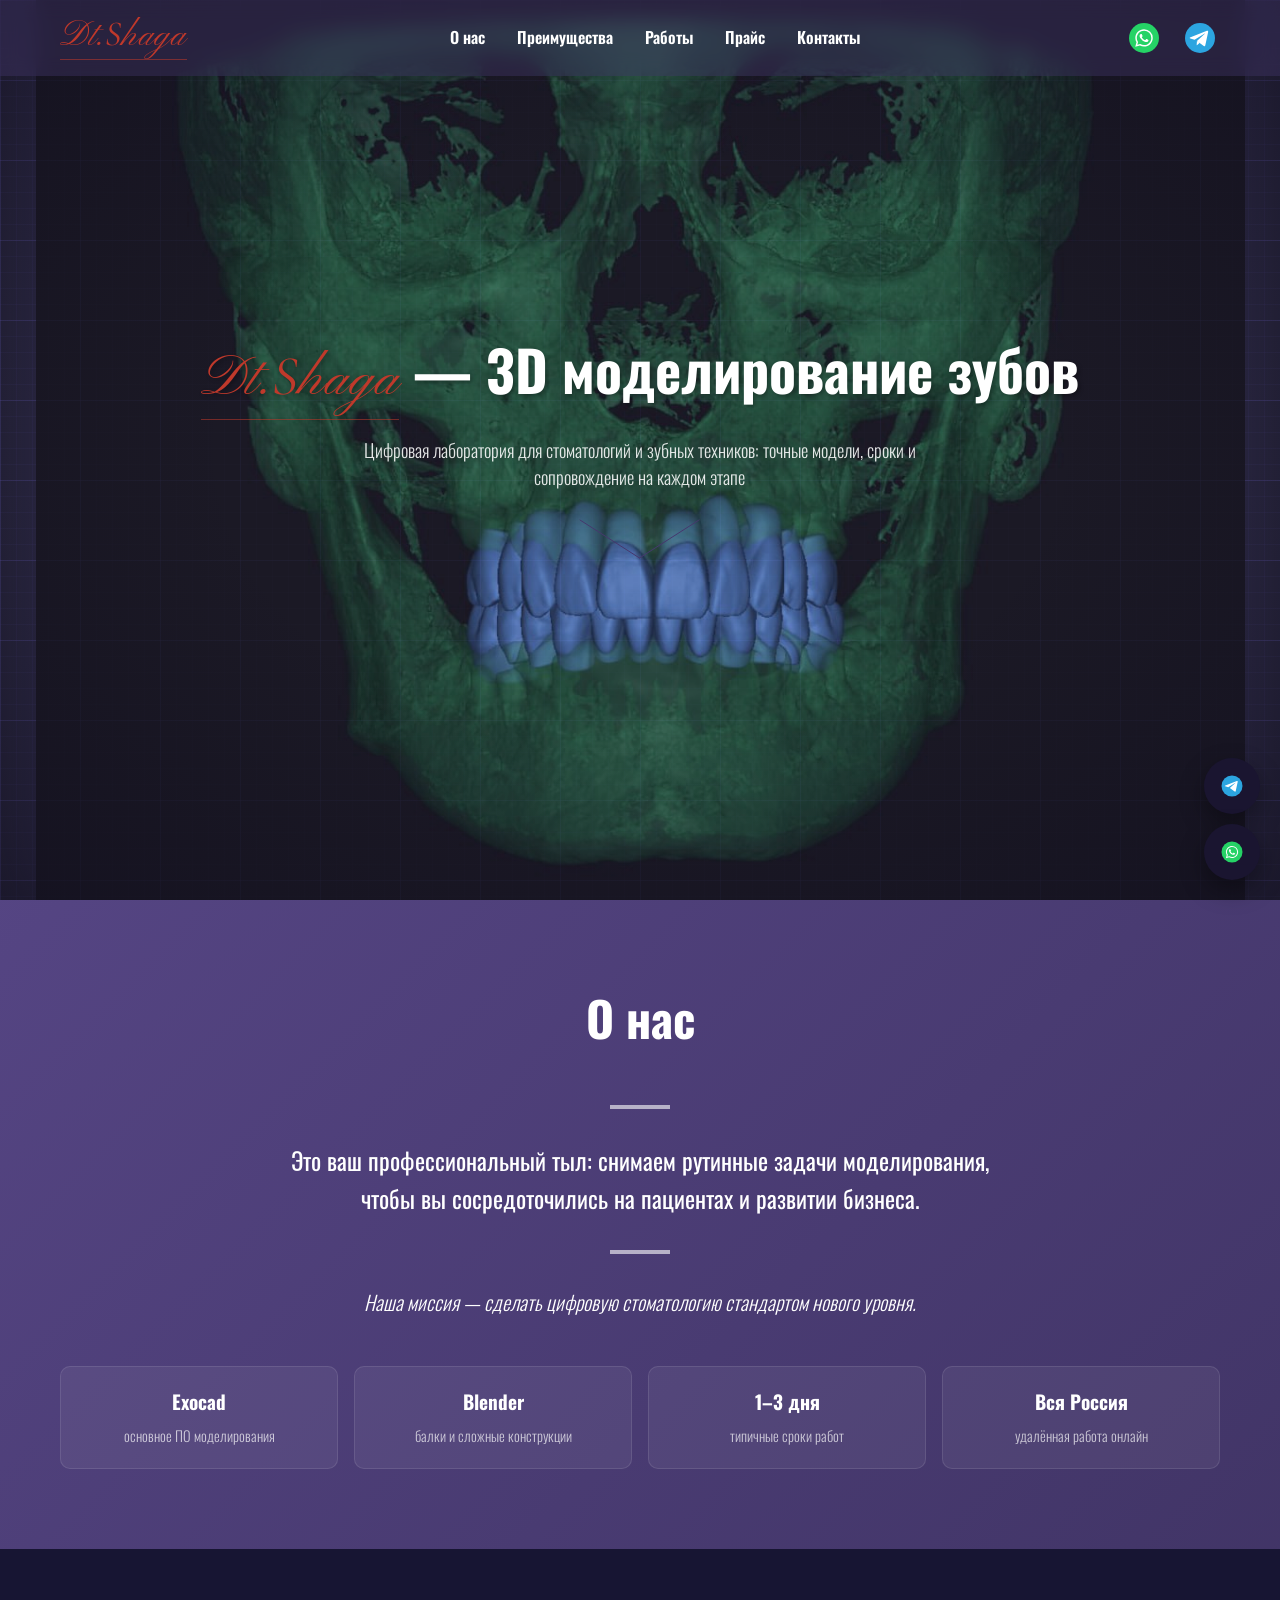
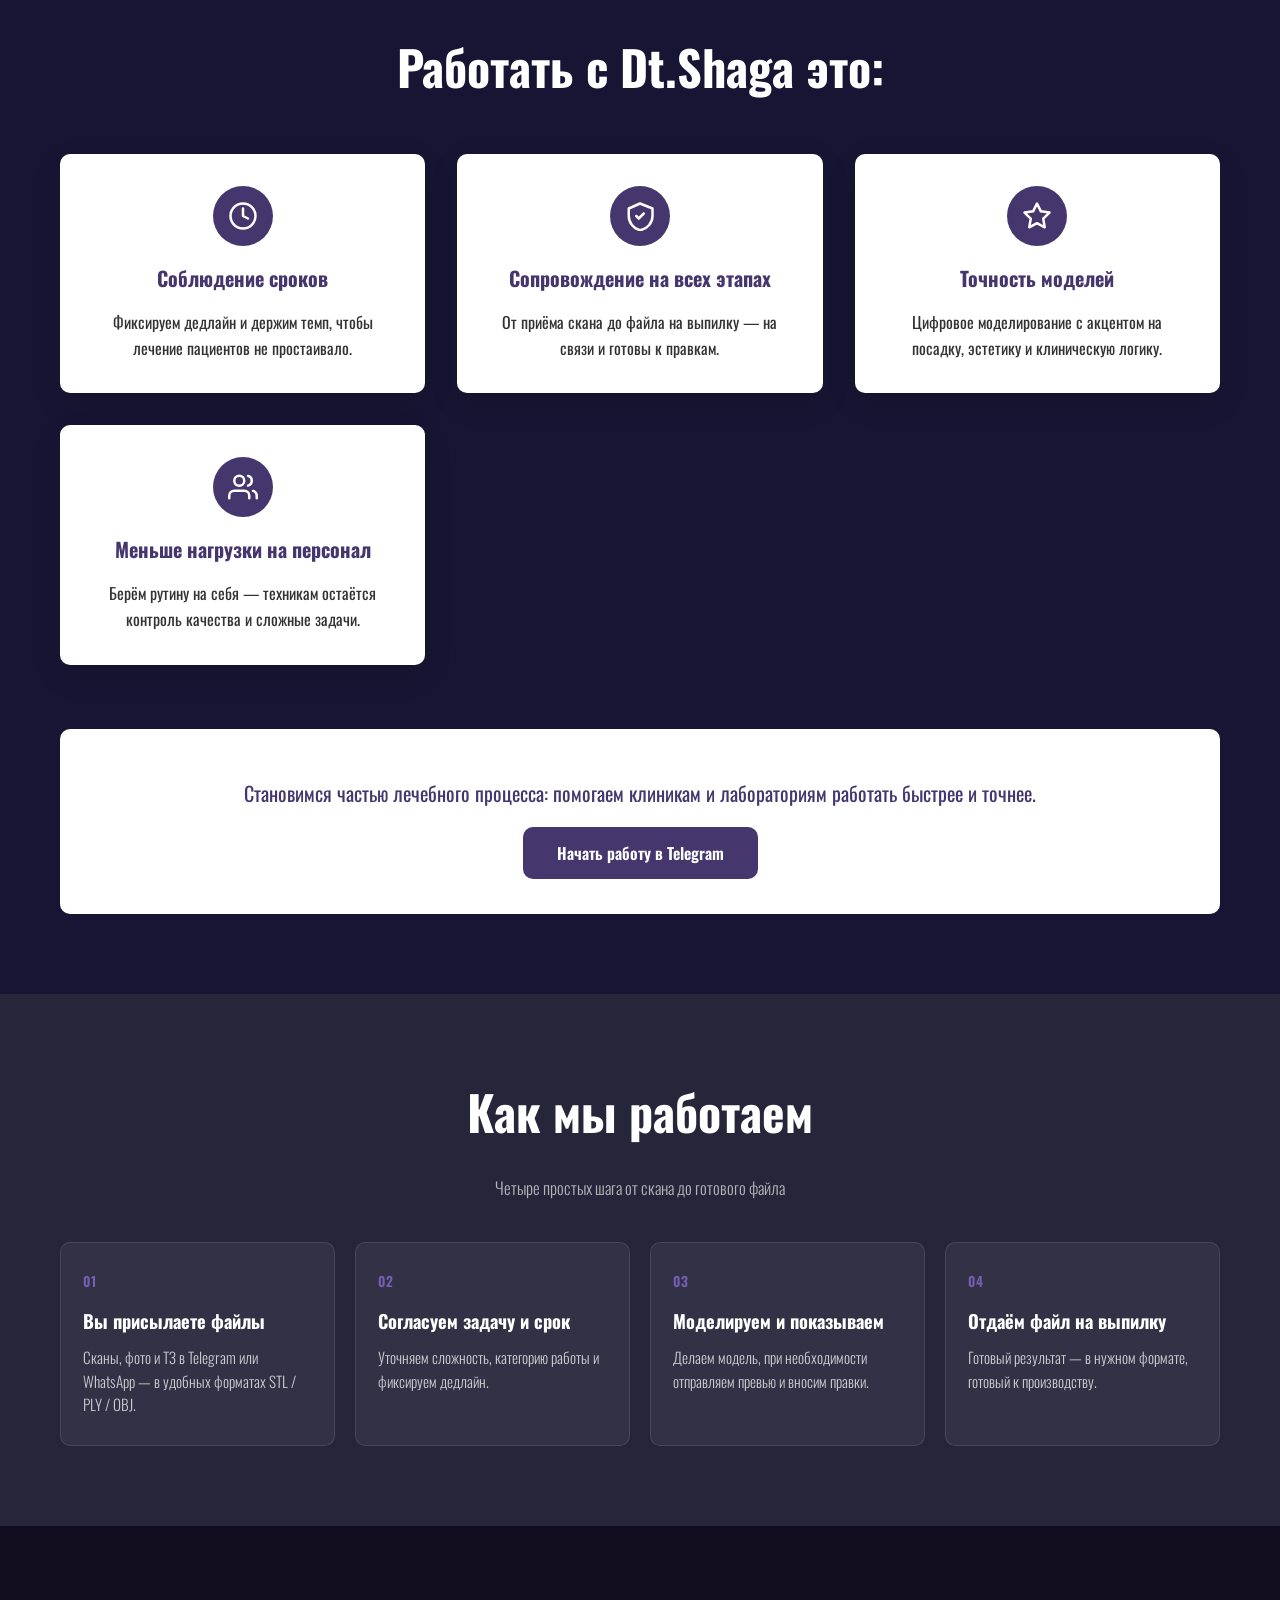
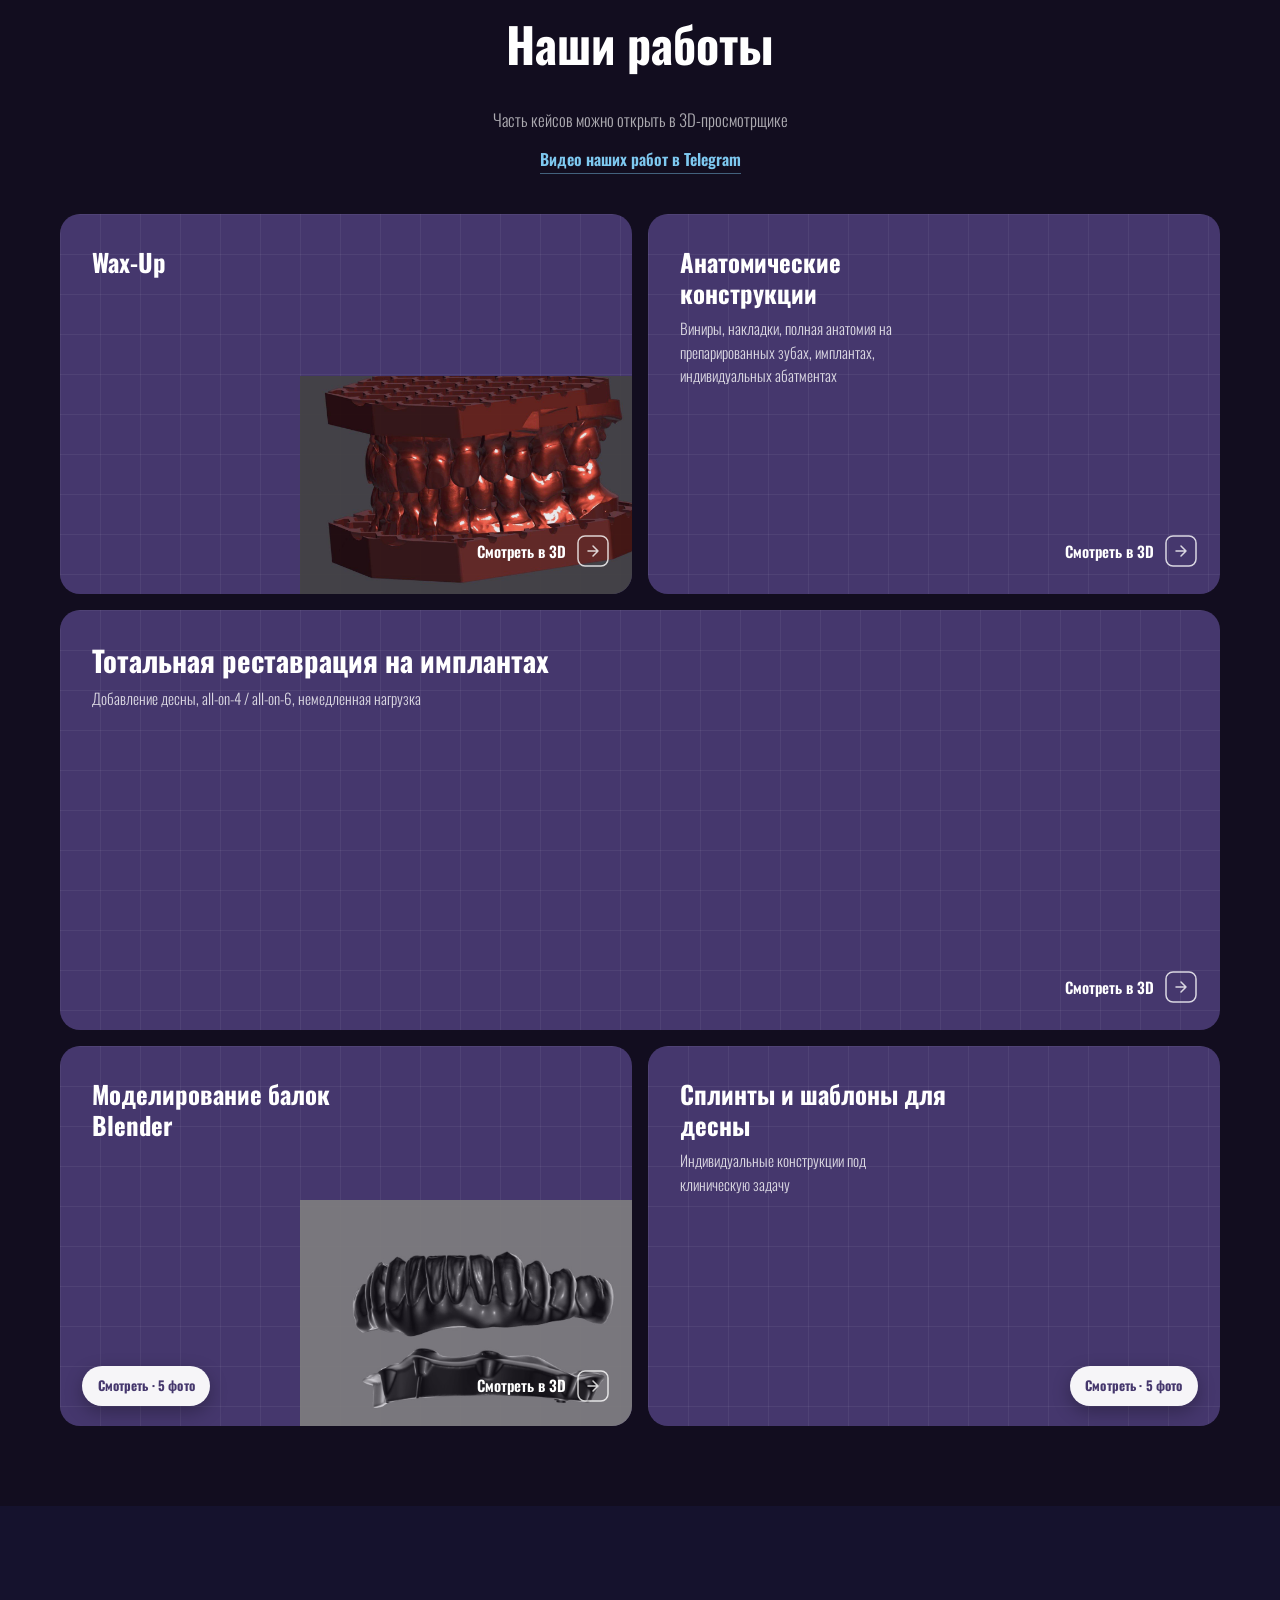
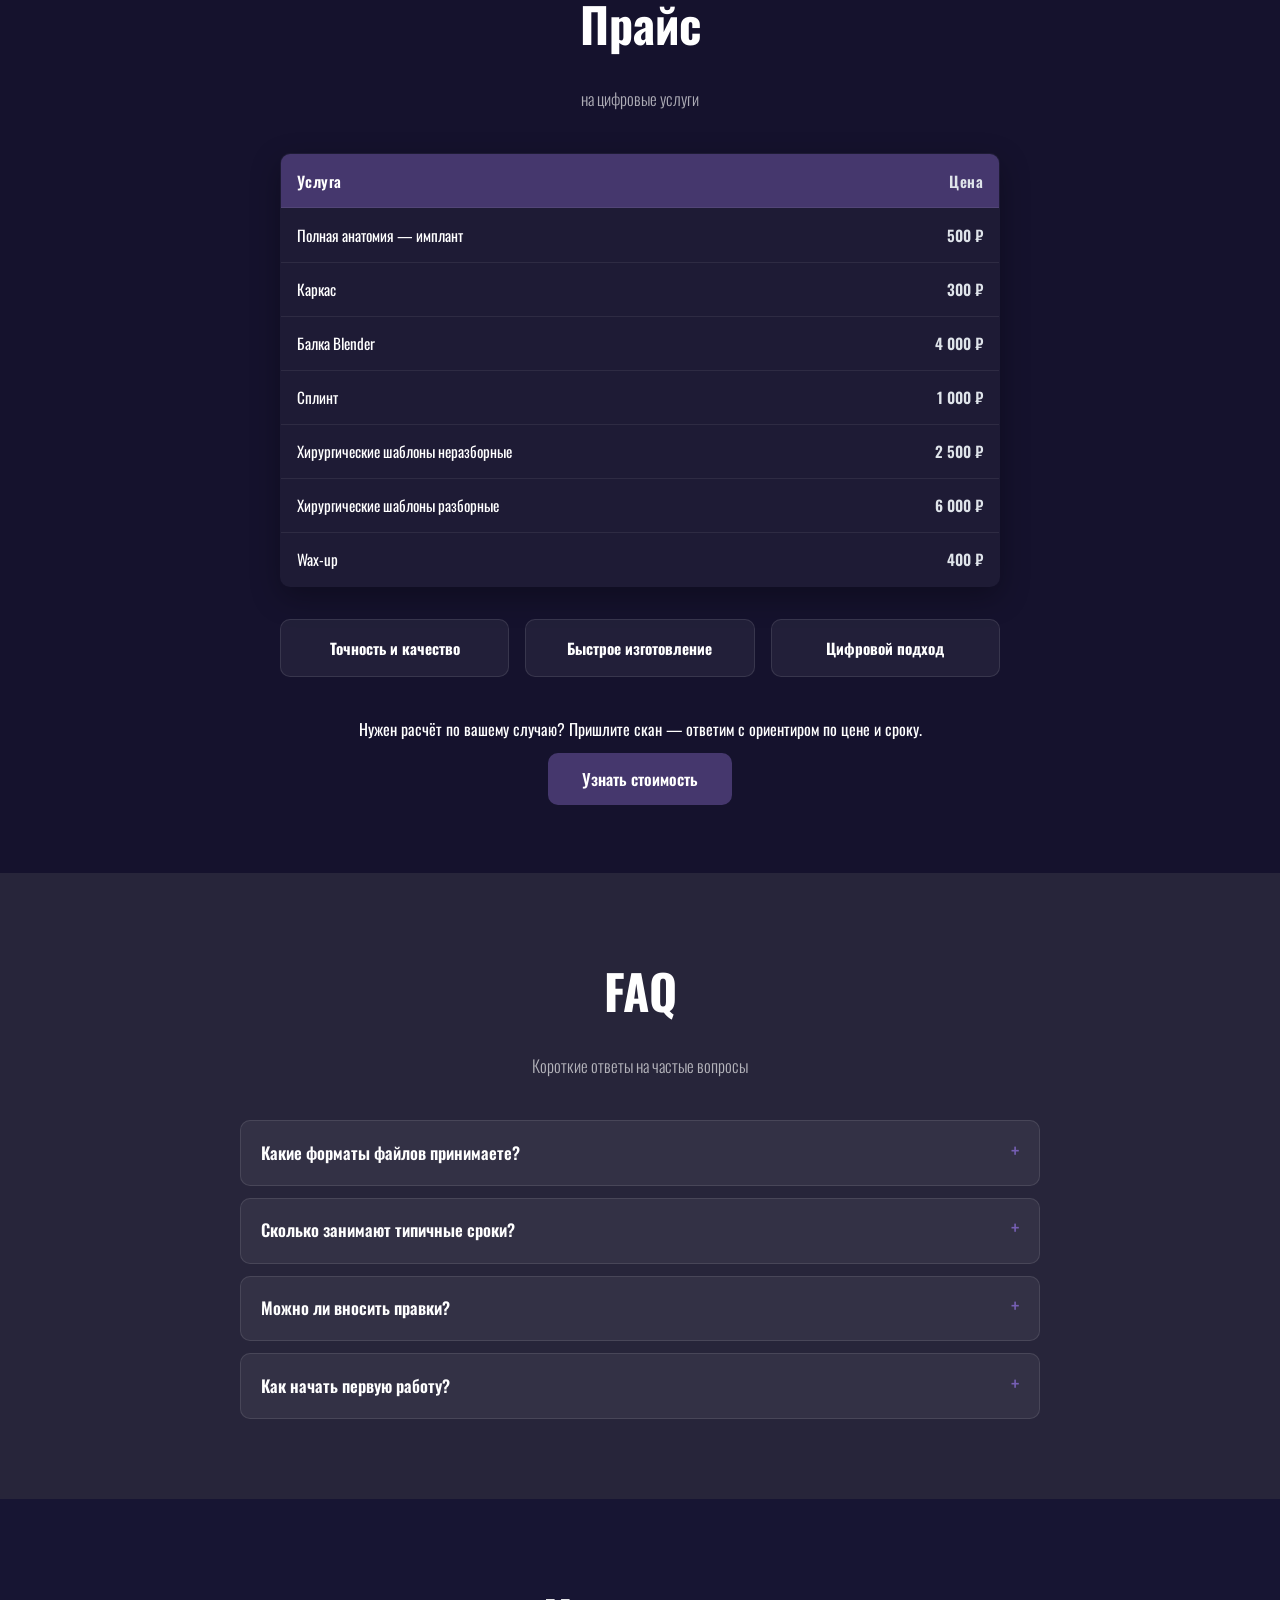
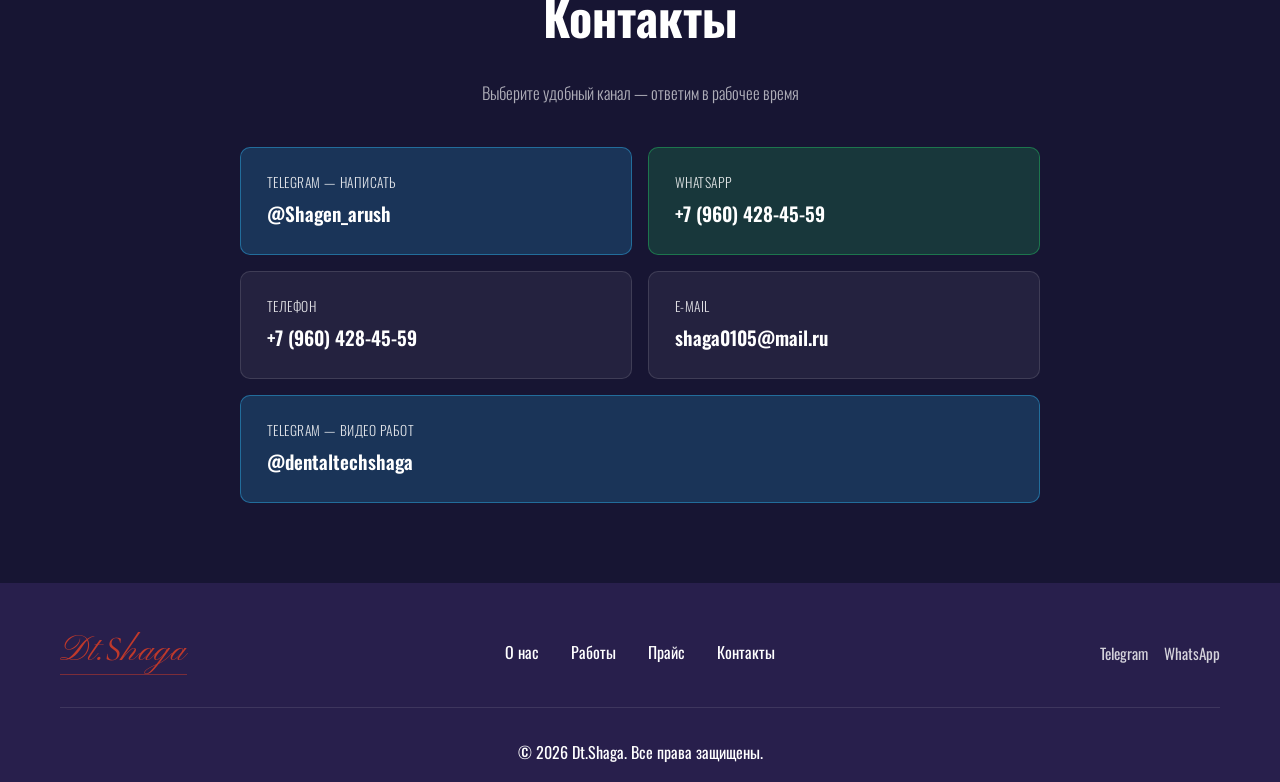
==== commit 10d52fc3: "fix" ====
--- a/index.html
+++ b/index.html
@@ -19,10 +19,10 @@
     <link rel="preconnect" href="https://fonts.gstatic.com" crossorigin>
     <link href="https://fonts.googleapis.com/css2?family=Cormorant+Garamond:ital,wght@0,400;1,400&family=Oswald:wght@300;400;500;600;700&family=Pinyon+Script&display=swap&subset=latin,cyrillic" rel="stylesheet">
 
-    <link rel="stylesheet" href="css/normalize.css">
-    <link rel="stylesheet" href="css/style.css">
-    <link rel="stylesheet" href="css/animations.css">
-    <link rel="stylesheet" href="css/responsive.css">
+    <link rel="stylesheet" href="css/normalize.css?v=3">
+    <link rel="stylesheet" href="css/style.css?v=3">
+    <link rel="stylesheet" href="css/animations.css?v=3">
+    <link rel="stylesheet" href="css/responsive.css?v=3">
 
     <link rel="icon" href="favicon.png" type="image/png">
 
@@ -236,9 +236,9 @@
         <section id="portfolio" class="portfolio section-padding">
             <div class="container">
                 <h2 class="section-title">Наши работы</h2>
-                <p class="section-lead">Часть кейсов можно открыть в 3D-просмотрщике</p>
-                <p class="portfolio-video-link">
-                    <a href="https://t.me/dentaltechshaga" target="_blank" rel="noopener noreferrer">Видео наших работ в Telegram</a>
+                <p class="section-lead">
+                    Часть кейсов можно открыть в 3D-просмотрщике<br>
+                    <a class="portfolio-video-link" href="https://t.me/dentaltechshaga" target="_blank" rel="noopener noreferrer">Видео наших работ в Telegram</a>
                 </p>
 
                 <div class="bento-grid">
@@ -405,10 +405,6 @@
                         <p>Да. После превью вносим согласованные правки. Крупные изменения по объёму могут влиять на срок и стоимость.</p>
                     </details>
                     <details class="faq-item">
-                        <summary>Работаете только с Нальчиком?</summary>
-                        <p>Нет — работаем удалённо по всей России. Достаточно мессенджера и файлов сканов.</p>
-                    </details>
-                    <details class="faq-item">
                         <summary>Как начать первую работу?</summary>
                         <p>Напишите в Telegram или WhatsApp, кратко опишите задачу и приложите скан — ответим с ориентиром по цене и сроку.</p>
                     </details>
@@ -425,10 +421,6 @@
                     <a href="https://t.me/Shagen_arush" target="_blank" rel="noopener noreferrer" class="contact-action contact-action--telegram">
                         <span class="contact-action__label">Telegram — написать</span>
                         <span class="contact-action__value">@Shagen_arush</span>
-                    </a>
-                    <a href="https://t.me/dentaltechshaga" target="_blank" rel="noopener noreferrer" class="contact-action contact-action--telegram-video">
-                        <span class="contact-action__label">Telegram — видео работ</span>
-                        <span class="contact-action__value">@dentaltechshaga</span>
                     </a>
                     <a href="https://wa.me/79604284559?text=%D0%97%D0%B4%D1%80%D0%B0%D0%B2%D1%81%D1%82%D0%B2%D1%83%D0%B9%D1%82%D0%B5!%20%D0%98%D0%BD%D1%82%D0%B5%D1%80%D0%B5%D1%81%D1%83%D0%B5%D1%82%20%D0%BC%D0%BE%D0%B4%D0%B5%D0%BB%D0%B8%D1%80%D0%BE%D0%B2%D0%B0%D0%BD%D0%B8%D0%B5" target="_blank" rel="noopener noreferrer" class="contact-action contact-action--whatsapp">
                         <span class="contact-action__label">WhatsApp</span>
@@ -441,6 +433,10 @@
                     <a href="mailto:shaga0105@mail.ru" class="contact-action contact-action--email">
                         <span class="contact-action__label">E-mail</span>
                         <span class="contact-action__value">shaga0105@mail.ru</span>
+                    </a>
+                    <a href="https://t.me/dentaltechshaga" target="_blank" rel="noopener noreferrer" class="contact-action contact-action--telegram contact-action--wide">
+                        <span class="contact-action__label">Telegram — видео работ</span>
+                        <span class="contact-action__value">@dentaltechshaga</span>
                     </a>
                 </div>
             </div>
--- a/css/style.css
+++ b/css/style.css
@@ -401,20 +401,20 @@
     font-size: 1.05rem;
 }
 
-.portfolio-video-link {
-    text-align: center;
-    margin: -1.25rem 0 2.5rem;
-}
-
-.portfolio-video-link a {
+.section-lead .portfolio-video-link,
+a.portfolio-video-link {
+    display: inline-block;
+    margin-top: 0.85rem;
     color: #7ec8f0;
     font-weight: 600;
+    font-size: 1rem;
     text-decoration: none;
     border-bottom: 1px solid rgba(126, 200, 240, 0.45);
     transition: color 0.2s ease, border-color 0.2s ease;
 }
 
-.portfolio-video-link a:hover {
+.section-lead .portfolio-video-link:hover,
+a.portfolio-video-link:hover {
     color: #fff;
     border-bottom-color: rgba(255, 255, 255, 0.7);
 }
@@ -1119,7 +1119,7 @@
     margin: 0 auto;
 }
 
-.contact-actions .contact-action--email {
+.contact-actions .contact-action--wide {
     grid-column: 1 / -1;
 }
 
@@ -1127,6 +1127,8 @@
     display: flex;
     flex-direction: column;
     gap: 0.35rem;
+    width: 100%;
+    box-sizing: border-box;
     padding: 1.5rem 1.6rem;
     border-radius: var(--border-radius);
     text-decoration: none;
@@ -1135,6 +1137,7 @@
     border: 1px solid transparent;
     min-height: 96px;
     justify-content: center;
+    background: rgba(255, 255, 255, 0.06);
 }
 
 .contact-action__label {
@@ -1150,14 +1153,9 @@
     font-weight: 600;
 }
 
-.contact-action--telegram,
-.contact-action--telegram-video {
-    background: rgba(44, 165, 224, 0.2);
-    border-color: rgba(44, 165, 224, 0.45);
-}
-
-.contact-action--telegram-video {
-    background: rgba(44, 165, 224, 0.12);
+.contact-action--telegram {
+    background: rgba(44, 165, 224, 0.22);
+    border-color: rgba(44, 165, 224, 0.5);
 }
 
 .contact-action--whatsapp {
